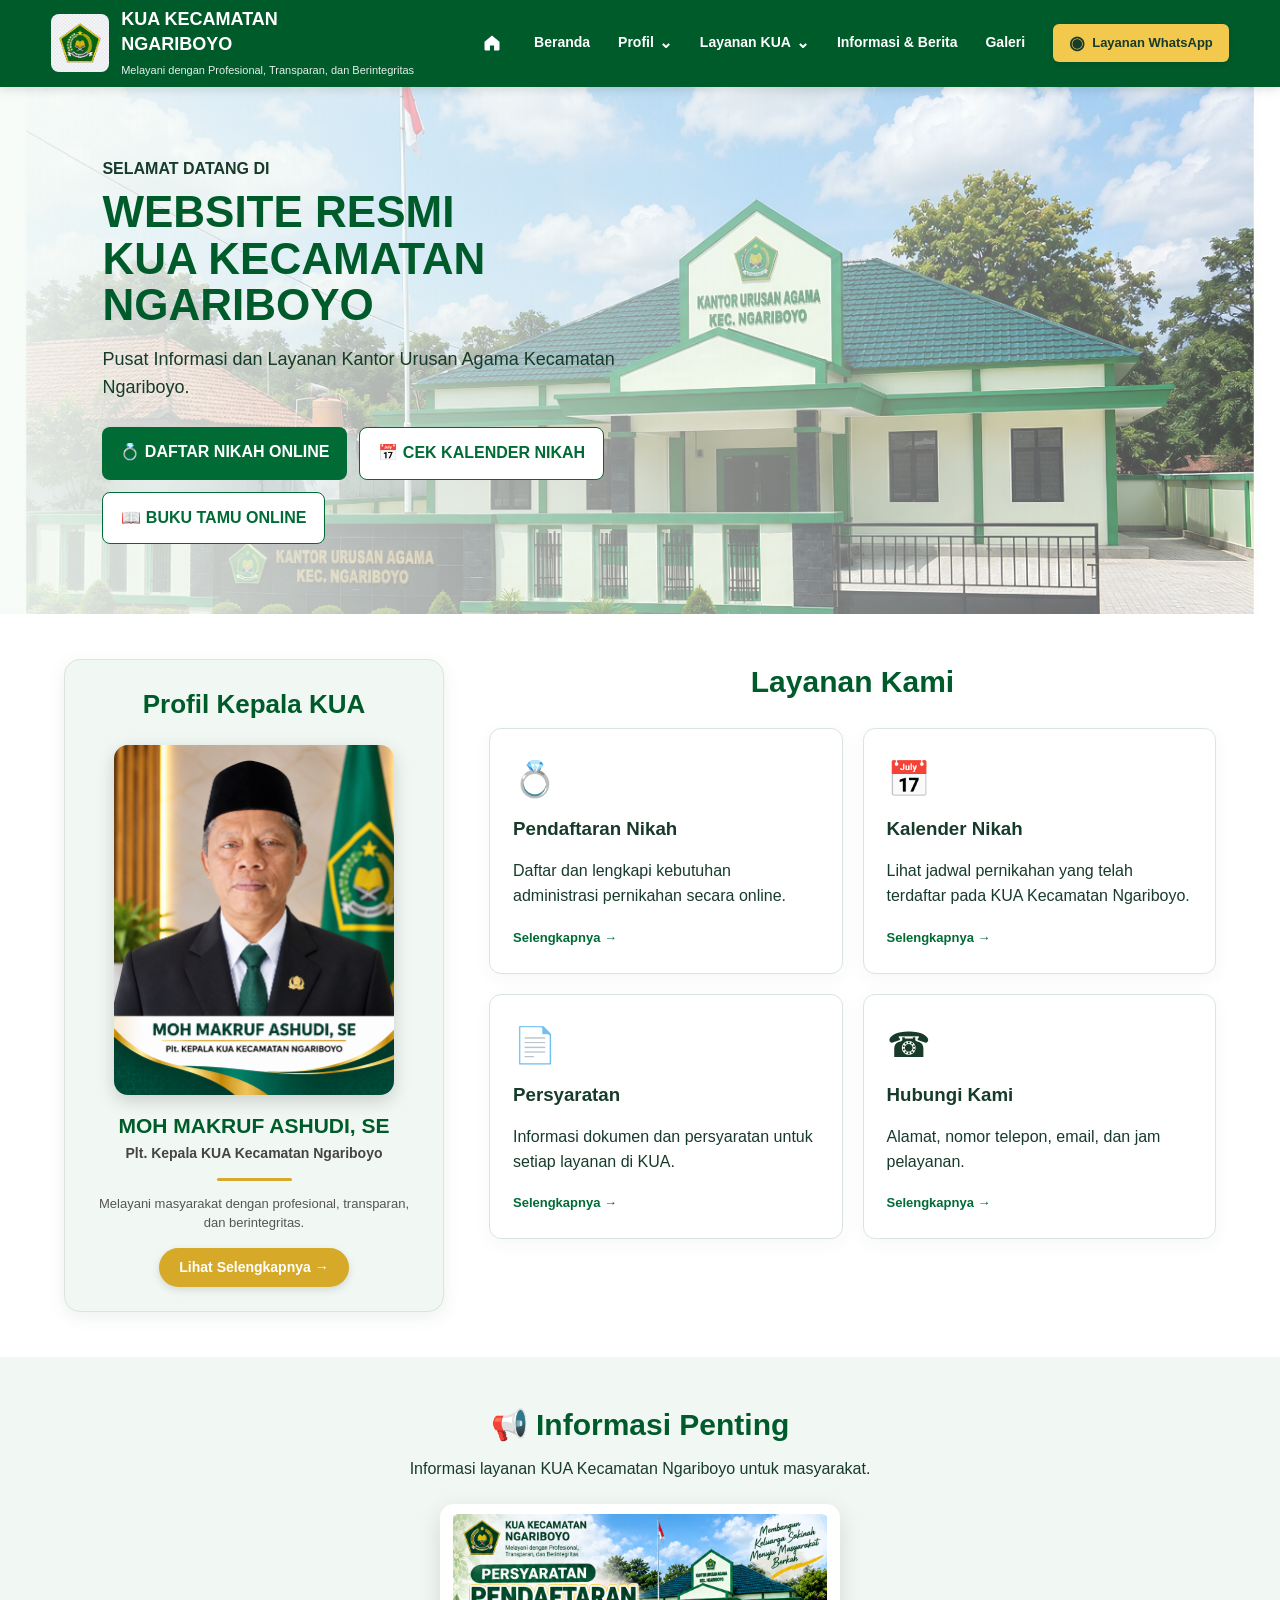
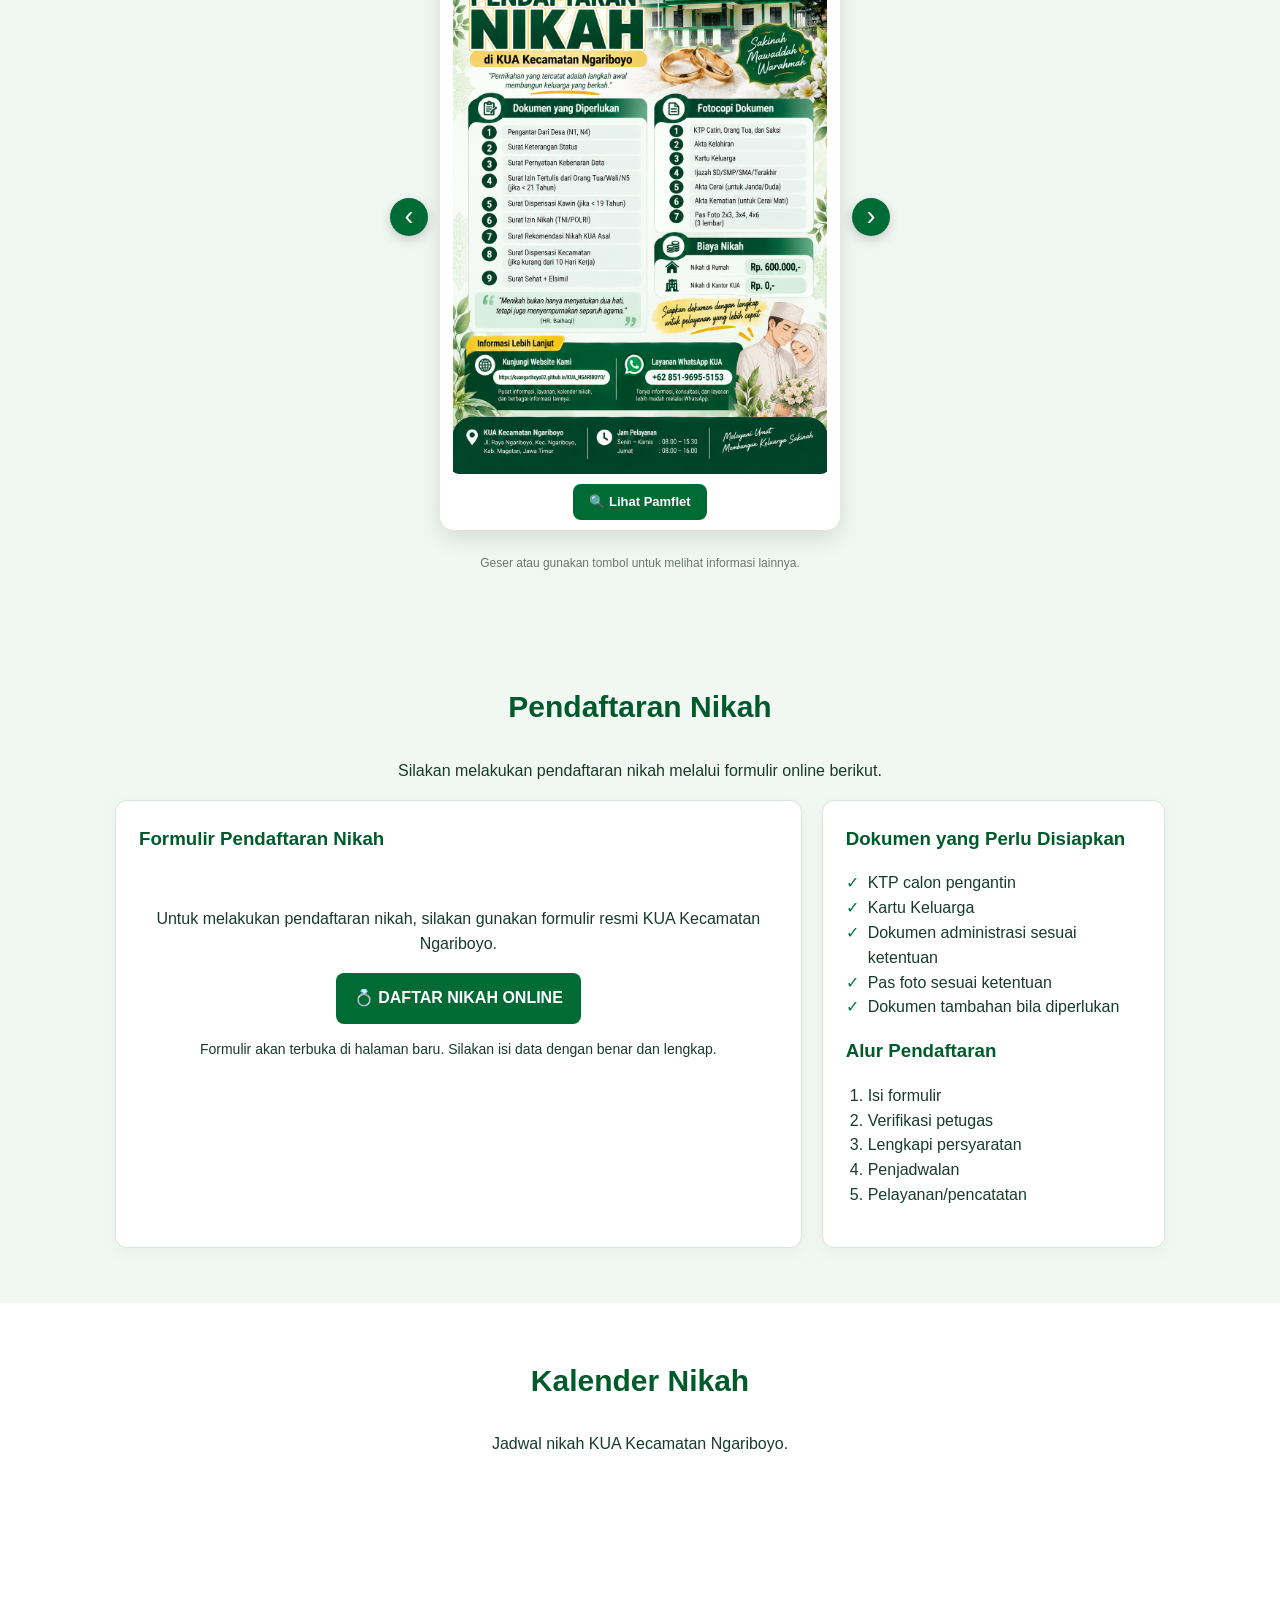
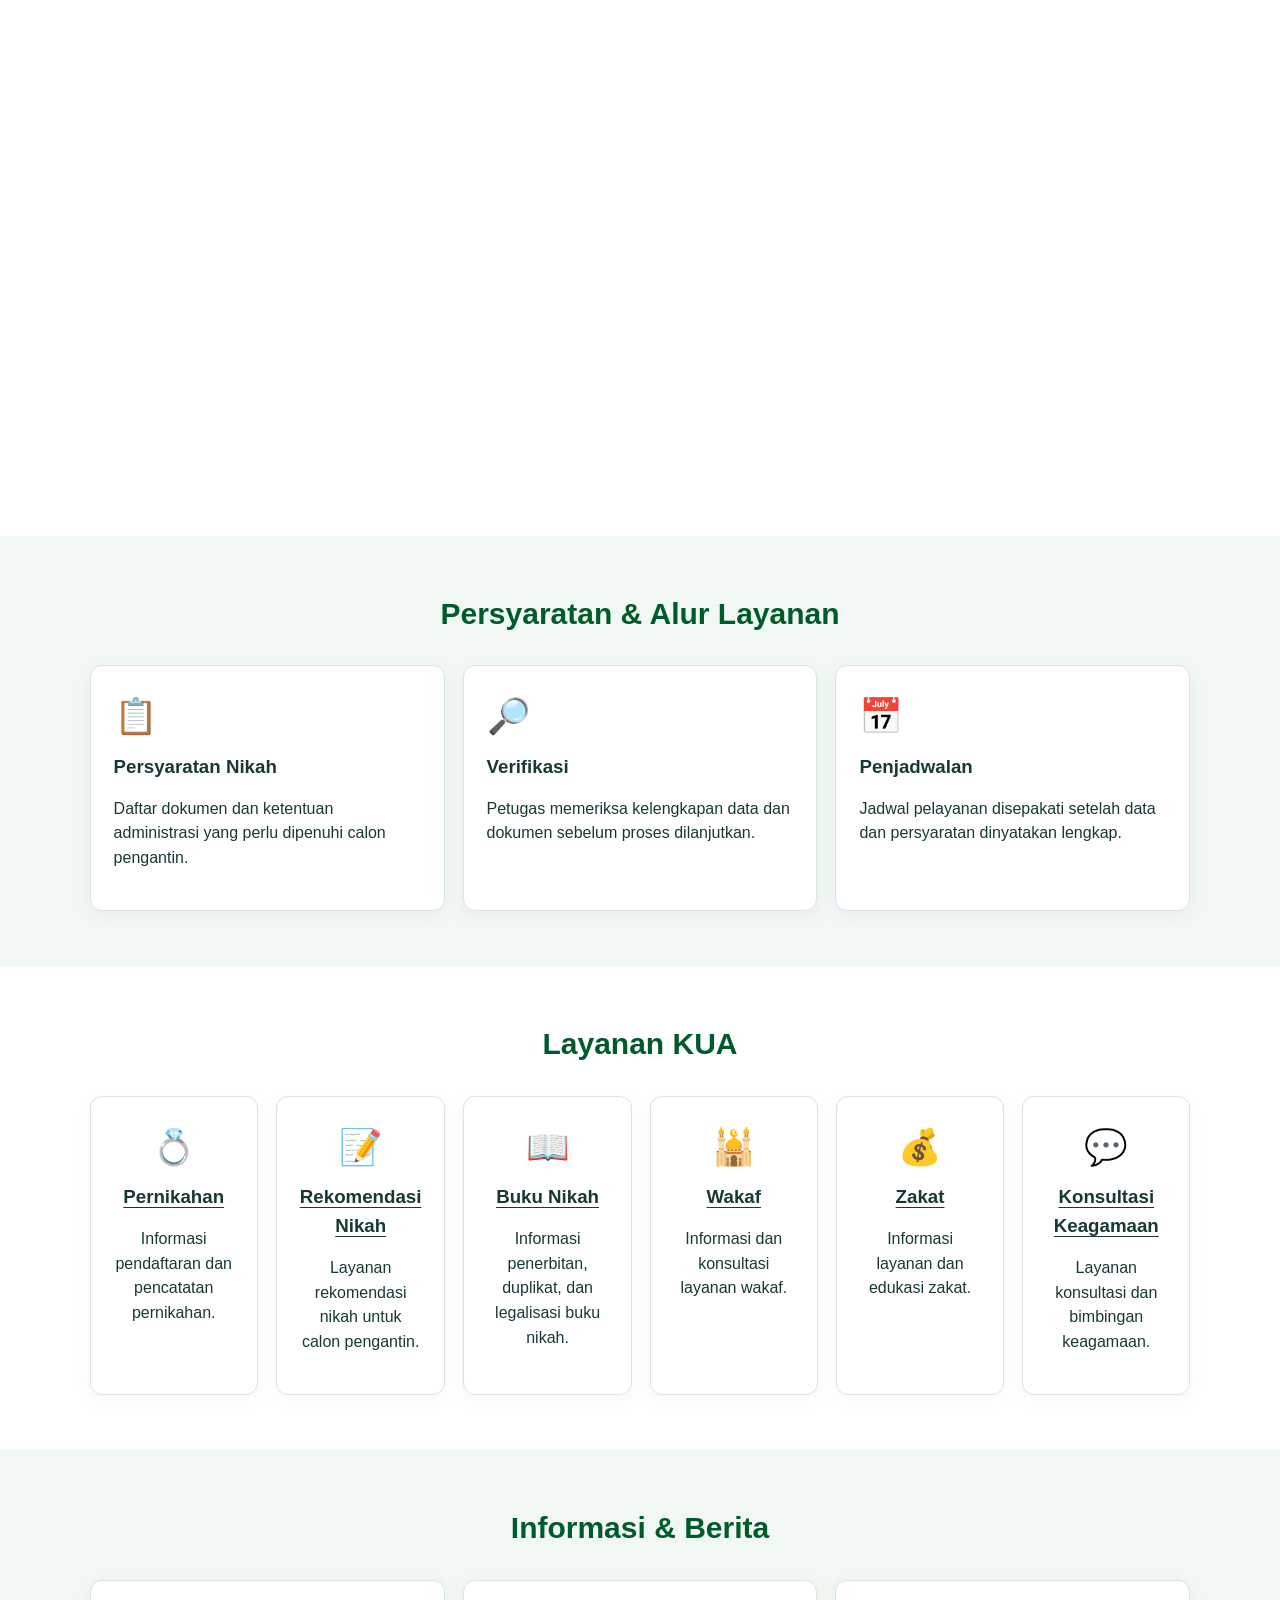
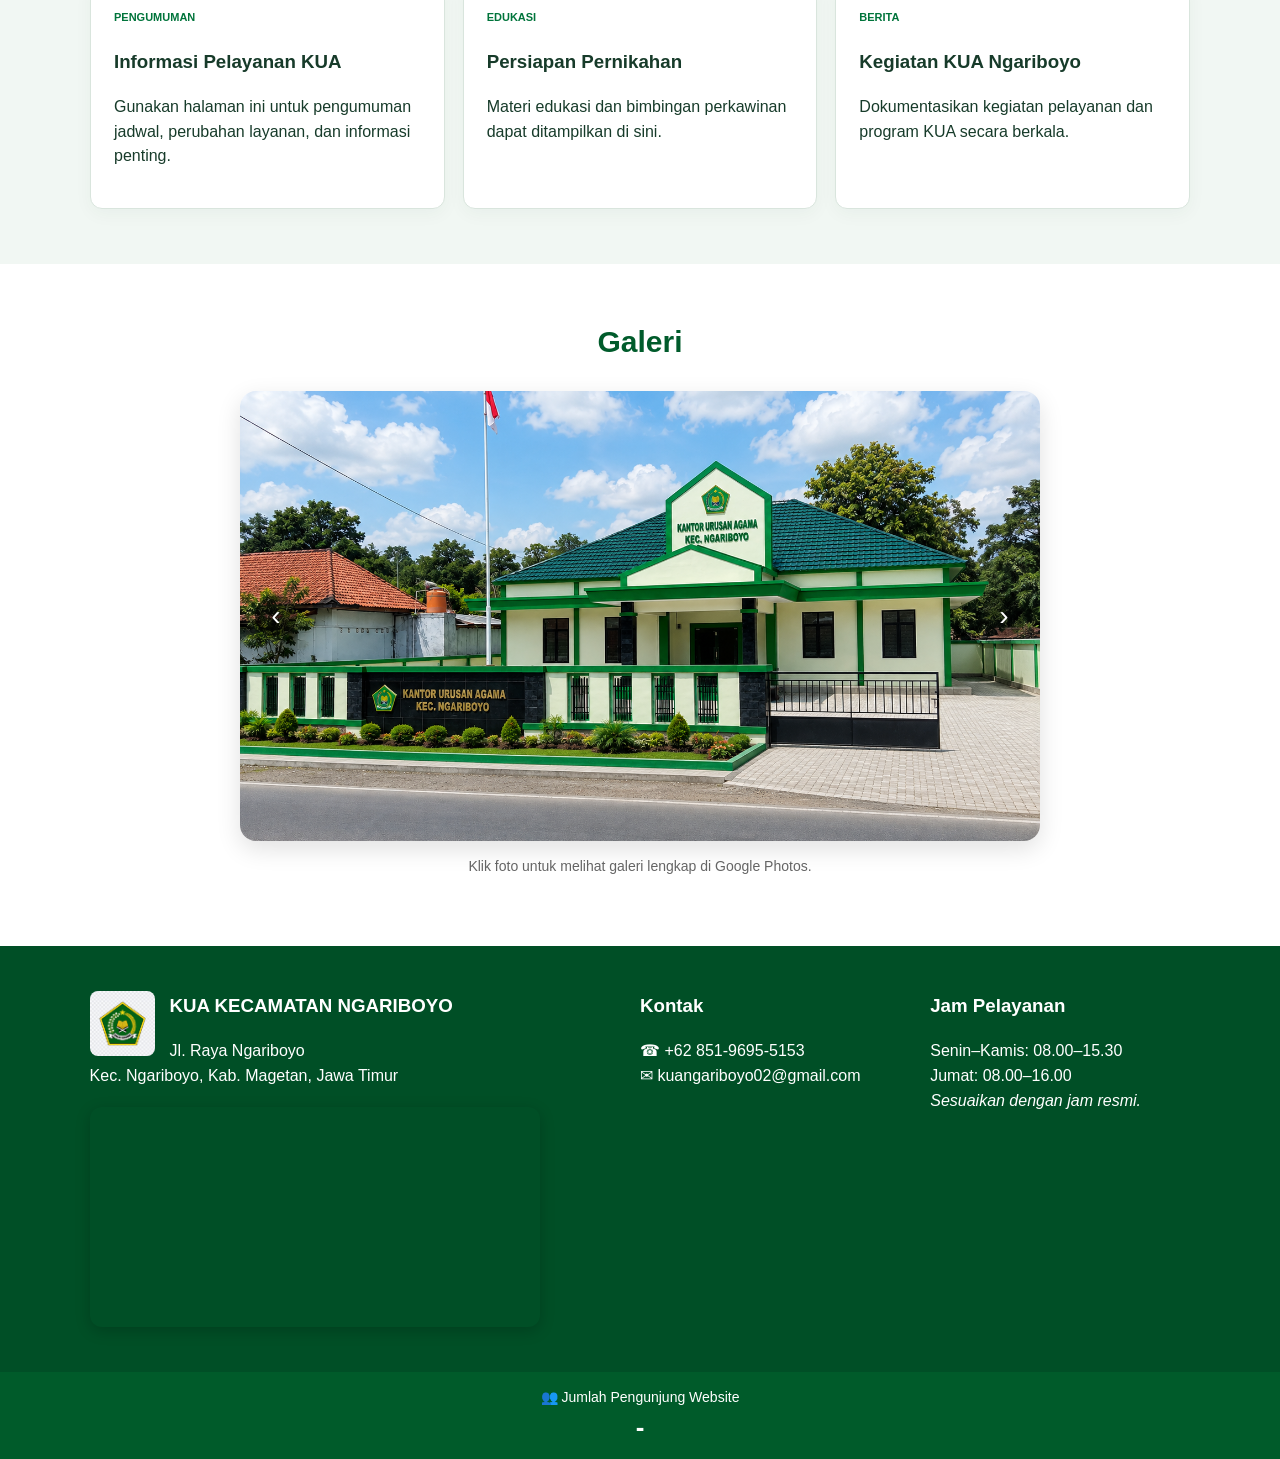
==== index.html @ a55f5333 "Update index.html" ====
<!doctype html>
<html lang="id">

<head>
<meta charset="utf-8">
<meta name="viewport" content="width=device-width, initial-scale=1">
<title>KUA Kecamatan Ngariboyo</title>
<meta name="description" content="Website layanan KUA Kecamatan Ngariboyo">
<link rel="stylesheet" href="style.css?v=6">
<!-- Google tag (gtag.js) -->
<script async src="https://www.googletagmanager.com/gtag/js?id=G-7D5N7SN8YX"></script>
<script>
  window.dataLayer = window.dataLayer || [];
  function gtag(){dataLayer.push(arguments);}
  gtag('js', new Date());

  gtag('config', 'G-7D5N7SN8YX');
</script>

<!-- GoatCounter -->
<script data-goatcounter="https://kuangariboyo.goatcounter.com/count"
        async src="//gc.zgo.at/count.js"></script>

</head>
<body>
<header class="topbar">
  <div class="brand">
    <img src="logo-kemenag.jpg" alt="Logo Kementerian Agama">
    <div><strong>KUA KECAMATAN<br>NGARIBOYO</strong><small>Melayani dengan Profesional, Transparan, dan Berintegritas</small></div>
  </div>
  <button class="menu-btn" onclick="toggleMenu()">☰</button>
  <nav id="nav">

  <!-- BERANDA -->
  <a href="#beranda" class="nav-home" aria-label="Beranda">
    <svg viewBox="0 0 24 24" aria-hidden="true">
      <path d="M3 10.5L12 3l9 7.5v9a1.5 1.5 0 0 1-1.5 1.5h-5v-6h-5v6h-5A1.5 1.5 0 0 1 3 19.5v-9z"/>
    </svg>
  </a>

  <a href="#beranda">Beranda</a>

  <!-- PROFIL -->
  <div class="nav-dropdown">
    <a href="profil.html" class="dropdown-link">
      Profil <span>⌄</span>
    </a>

    <div class="dropdown-menu">
      <a href="profil.html">Profil Pegawai</a>
    </div>
  </div>

  <!-- LAYANAN -->
  <div class="nav-dropdown">
    <a href="#layanan" class="dropdown-link">
      Layanan KUA <span>⌄</span>
    </a>

    <div class="dropdown-menu">
      <a href="#daftar">Pendaftaran Nikah</a>
      <a href="#kalender">Kalender Nikah</a>
      <a href="#persyaratan">Persyaratan</a>
      <a href="#layanan">Semua Layanan</a>
    </div>
  </div>

  <!-- INFORMASI -->
  <a href="#informasi">Informasi &amp; Berita</a>

  <!-- GALERI -->
  <a href="#galeri">Galeri</a>

  <!-- WHATSAPP -->
  <a
    href="https://wa.me/6285196955153"
    target="_blank"
    rel="noopener noreferrer"
    class="nav-whatsapp">
    <span class="wa-icon">◉</span>
    Layanan WhatsApp
  </a>

</nav>
</header>

<main>
<section id="beranda" class="hero">
  <div class="hero-overlay">
    <div class="hero-copy">
      <p class="eyebrow">SELAMAT DATANG DI</p>
      <h1>WEBSITE RESMI<br>KUA KECAMATAN<br>NGARIBOYO</h1>
      <p>Pusat Informasi dan Layanan Kantor Urusan Agama Kecamatan Ngariboyo.</p>
    <div class="actions">
  <a class="btn primary" href="#daftar">
    💍 DAFTAR NIKAH ONLINE
  </a>

  <a class="btn secondary" href="#kalender">
    📅 CEK KALENDER NIKAH
  </a>

  <a class="btn secondary"
     href="https://docs.google.com/forms/d/e/1FAIpQLSdLz4ue5VqMhU5li6f3cSjL6Q23aQDghRnEpui4ShQG2UJ1HA/viewform?usp=publish-editor"
     target="_blank"
     rel="noopener noreferrer">
    📖 BUKU TAMU ONLINE
  </a>
</div>
    </div>
  </div>

  <img class="hero-img" src="gedung-kua.jpg" alt="Kantor Urusan Agama Kecamatan Ngariboyo">
</section>

<!-- PROFIL KEPALA KUA + LAYANAN KAMI -->
<section class="section home-info">

  <!-- PROFIL KEPALA KUA -->
  <div class="kepala-kua-card">

    <h2>Profil Kepala KUA</h2>

    <div class="kepala-kua-content">

      <div class="kepala-kua-photo">
        <img
          src="kepala-kua.png"
          alt="Plt. Kepala KUA Kecamatan Ngariboyo">
      </div>
     
      <div class="kepala-kua-text">
        <h3>MOH MAKRUF ASHUDI, SE</h3>
        <p class="jabatan">
          Plt. Kepala KUA Kecamatan Ngariboyo
        </p>

        <div class="kepala-line"></div>

        <p class="sambutan">
          Melayani masyarakat dengan profesional,
          transparan, dan berintegritas.
        </p>
        
            <a href="profil.html" class="profil-more-btn">
  Lihat Selengkapnya →
</a>
      </div>

    </div>

  </div>


  <!-- LAYANAN KAMI -->
  <div class="layanan-home">

    <h2>Layanan Kami</h2>

    <div class="cards four">

      <a class="card" href="https://docs.google.com/forms/d/e/1FAIpQLScUJaQ_88kHzNyiUYyDM4uP7dMIu5CpChN3W9SoHJ3iEEHMgg/viewform?usp=dialog" target="_blank" rel="noopener noreferrer">
        <span>💍</span>
        <h3>Pendaftaran Nikah</h3>
        <p>Daftar dan lengkapi kebutuhan administrasi pernikahan secara online.</p>
        <b>Selengkapnya →</b>
      </a>

      <a class="card" href="#kalender">
        <span>📅</span>
        <h3>Kalender Nikah</h3>
        <p>Lihat jadwal pernikahan yang telah terdaftar pada KUA Kecamatan Ngariboyo.</p>
        <b>Selengkapnya →</b>
      </a>

      <a class="card" href="#persyaratan">
        <span>📄</span>
        <h3>Persyaratan</h3>
        <p>Informasi dokumen dan persyaratan untuk setiap layanan di KUA.</p>
        <b>Selengkapnya →</b>
      </a>

      <a class="card" href="#kontak">
        <span>☎</span>
        <h3>Hubungi Kami</h3>
        <p>Alamat, nomor telepon, email, dan jam pelayanan.</p>
        <b>Selengkapnya →</b>
      </a>

    </div>

  </div>

</section>
  <!-- INFORMASI PENTING -->
<section id="informasi-penting" class="section info-penting">

  <div class="section-head">
    <h2>📢 Informasi Penting</h2>
    <p>Informasi layanan KUA Kecamatan Ngariboyo untuk masyarakat.</p>
  </div>

  <div class="pamflet-slider">

    <button class="pamflet-prev" onclick="pamfletPrev()">‹</button>

    <div class="pamflet-frame">
      <img
        id="pamfletImage"
        src="Persyaratan Nikah.png"
        alt="Informasi layanan KUA Kecamatan Ngariboyo">

      <a
        id="pamfletZoom"
        href="Persyaratan Nikah.png"
        target="_blank"
        rel="noopener noreferrer"
        class="pamflet-button">
        🔍 Lihat Pamflet
      </a>
    </div>

    <button class="pamflet-next" onclick="pamfletNext()">›</button>

  </div>

  <div class="pamflet-dots" id="pamfletDots"></div>

  <p class="pamflet-caption">
    Geser atau gunakan tombol untuk melihat informasi lainnya.
  </p>

</section>

<section id="daftar" class="section alt">
<div class="section-head"><h2>Pendaftaran Nikah</h2><p>Silakan melakukan pendaftaran nikah melalui formulir online berikut.</p></div>
  <div class="form-layout">
    <div class="panel">
      <h3>Formulir Pendaftaran Nikah</h3>
      <div style="text-align:center; padding:20px 0;">
  <p>
    Untuk melakukan pendaftaran nikah, silakan gunakan
    formulir resmi KUA Kecamatan Ngariboyo.
  </p>

  <a
    class="btn primary"
    href="https://docs.google.com/forms/d/e/1FAIpQLScUJaQ_88kHzNyiUYyDM4uP7dMIu5CpChN3W9SoHJ3iEEHMgg/viewform?usp=dialog"
    target="_blank"
    rel="noopener noreferrer">
    💍 DAFTAR NIKAH ONLINE
  </a>

  <p style="margin-top:15px; font-size:14px;">
    Formulir akan terbuka di halaman baru.
    Silakan isi data dengan benar dan lengkap.
  </p>
</div>
      
    </div>
    <aside class="panel">
      <h3>Dokumen yang Perlu Disiapkan</h3>
      <ul class="check">
        <li>KTP calon pengantin</li><li>Kartu Keluarga</li><li>Dokumen administrasi sesuai ketentuan</li><li>Pas foto sesuai ketentuan</li><li>Dokumen tambahan bila diperlukan</li>
      </ul>
      <h3>Alur Pendaftaran</h3>
      <ol class="steps"><li>Isi formulir</li><li>Verifikasi petugas</li><li>Lengkapi persyaratan</li><li>Penjadwalan</li><li>Pelayanan/pencatatan</li></ol>
    </aside>
  </div>
</section>

<section id="kalender" class="section">
    <div class="section-head">
        <h2>Kalender Nikah</h2>
        <p>Jadwal nikah KUA Kecamatan Ngariboyo.</p>
    </div>

    <div style="width:100%; overflow:hidden;">
        <iframe
            src="https://calendar.google.com/calendar/embed?src=kuangariboyo02%40gmail.com&ctz=Asia%2FJakarta"
            style="border:0; width:100%; height:600px;"
            frameborder="0"
            scrolling="no">
        </iframe>
    </div>
</section>

<section id="persyaratan" class="section alt">
<h2>Persyaratan & Alur Layanan</h2>
<div class="cards three">
 <div class="card"><span>📋</span><h3>Persyaratan Nikah</h3><p>Daftar dokumen dan ketentuan administrasi yang perlu dipenuhi calon pengantin.</p></div>
 <div class="card"><span>🔎</span><h3>Verifikasi</h3><p>Petugas memeriksa kelengkapan data dan dokumen sebelum proses dilanjutkan.</p></div>
 <div class="card"><span>📅</span><h3>Penjadwalan</h3><p>Jadwal pelayanan disepakati setelah data dan persyaratan dinyatakan lengkap.</p></div>
</div>
</section>

<section id="layanan" class="section">
<h2>Layanan KUA</h2>
<div class="cards six">

  <a class="service" href="https://docs.google.com/forms/d/e/1FAIpQLScUJaQ_88kHzNyiUYyDM4uP7dMIu5CpChN3W9SoHJ3iEEHMgg/viewform?usp=dialog" target="_blank" rel="noopener noreferrer" style="text-decoration:none;color:inherit;">
    <span>💍</span><h3>Pernikahan</h3><p>Informasi pendaftaran dan pencatatan pernikahan.</p>
  </a>

  <a class="service" href="#persyaratan" style="text-decoration:none;color:inherit;">
    <span>📝</span><h3>Rekomendasi Nikah</h3><p>Layanan rekomendasi nikah untuk calon pengantin.</p>
  </a>

  <a class="service" href="#persyaratan" style="text-decoration:none;color:inherit;">
    <span>📖</span><h3>Buku Nikah</h3><p>Informasi penerbitan, duplikat, dan legalisasi buku nikah.</p>
  </a>

  <a class="service" href="https://siwak.kemenag.go.id/" target="_blank" rel="noopener noreferrer" style="text-decoration:none;color:inherit;">
    <span>🕌</span><h3>Wakaf</h3><p>Informasi dan konsultasi layanan wakaf.</p>
  </a>

  <a class="service" href="#informasi" style="text-decoration:none;color:inherit;">
    <span>💰</span><h3>Zakat</h3><p>Informasi layanan dan edukasi zakat.</p>
  </a>

  <a class="service" href="#kontak" style="text-decoration:none;color:inherit;">
    <span>💬</span><h3>Konsultasi Keagamaan</h3><p>Layanan konsultasi dan bimbingan keagamaan.</p>
  </a>

</div>
</section>

<section id="informasi" class="section alt">
<h2>Informasi & Berita</h2>
<div class="news">
 <article><span class="tag">PENGUMUMAN</span><h3>Informasi Pelayanan KUA</h3><p>Gunakan halaman ini untuk pengumuman jadwal, perubahan layanan, dan informasi penting.</p></article>
 <article><span class="tag">EDUKASI</span><h3>Persiapan Pernikahan</h3><p>Materi edukasi dan bimbingan perkawinan dapat ditampilkan di sini.</p></article>
 <article><span class="tag">BERITA</span><h3>Kegiatan KUA Ngariboyo</h3><p>Dokumentasikan kegiatan pelayanan dan program KUA secara berkala.</p></article>
</div>
</section>

<section id="galeri" class="section">
  <div class="gallery-header">
    <h2>Galeri</h2>
  </div>

  <div class="gallery-slider">

    <a id="galleryLink"
       href="https://photos.app.goo.gl/X6WiBdu4stCy7kEJ9"
       target="_blank"
       rel="noopener noreferrer">

      <img id="galleryImage"
           src="KUA.png"
           alt="Galeri KUA Kecamatan Ngariboyo">

    </a>

    <button class="gallery-prev" onclick="galleryPrev()">‹</button>
    <button class="gallery-next" onclick="galleryNext()">›</button>

  </div>

  <p class="gallery-caption">
    Klik foto untuk melihat galeri lengkap di Google Photos.
  </p>
</section>
</main>

<footer id="kontak">
<div class="footer-grid">
<div class="footer-location">

  <img src="logo-kemenag.jpg" alt="Logo">

  <h3>KUA KECAMATAN NGARIBOYO</h3>

  <p>
    Jl. Raya Ngariboyo<br>
    Kec. Ngariboyo, Kab. Magetan, Jawa Timur
  </p>

  <div class="footer-map">
    <iframe
      src="https://maps.google.com/maps?q=KUA%20Kecamatan%20Ngariboyo%2C%20Magetan%2C%20Jawa%20Timur&output=embed"
      width="100%"
      height="220"
      style="border:0;"
      loading="lazy"
      allowfullscreen>
    </iframe>
  </div>

</div>
 <div>
  <h3>Kontak</h3>
 <p>
  ☎
 <a href="https://wa.me/6285196955153"
   target="_blank"
   rel="noopener noreferrer"
   style="color:white; text-decoration:none;">
  +62 851-9695-5153
</a>
  <br>
  ✉
<a href="mailto:kuangariboyo02@gmail.com"
   style="color:white; text-decoration:none;">
  kuangariboyo02@gmail.com
</a>
</p>
</div>
 <div><h3>Jam Pelayanan</h3><p>Senin–Kamis: 08.00–15.30<br>Jumat: 08.00–16.00<br><em>Sesuaikan dengan jam resmi.</em></p></div>
</div>

<div class="visitor-counter">
  <div>👥 Jumlah Pengunjung Website</div>
  <strong id="visitor-count">-</strong>
</div>

<script>
  var visitorTimer = setInterval(function () {
    if (window.goatcounter && window.goatcounter.visit_count) {
      clearInterval(visitorTimer);

      window.goatcounter.visit_count({
        append: '#visitor-count',
        path: 'TOTAL',
        no_branding: true
      });
    }
  }, 100);
</script>
---- style.css ----
/* ==========================================
   DASAR
   ========================================== */

* {
  box-sizing: border-box;
}

html {
  scroll-behavior: smooth;
}

body {
  margin: 0;
  font-family: Arial, Helvetica, sans-serif;
  color: #173b2a;
  background: #fff;
  line-height: 1.55;
}

a {
  color: inherit;
}


/* ==========================================
   HEADER / TOPBAR
   ========================================== */

.topbar {
  position: sticky;
  top: 0;
  z-index: 1000;
  background: #005b2b;
  color: #fff;
  display: flex;
  align-items: center;
  justify-content: space-between;
  padding: 10px 5%;
  box-shadow: 0 2px 10px #0002;
}

.brand {
  display: flex;
  align-items: center;
  gap: 12px;
}

.brand img {
  width: 58px;
  height: 58px;
  object-fit: cover;
  border-radius: 8px;
}

.brand strong {
  font-size: 18px;
  line-height: 1.05;
}

.brand small {
  display: block;
  font-size: 11px;
  margin-top: 4px;
  opacity: 0.9;
}

.topbar nav {
  display: flex;
  gap: 18px;
  align-items: center;
}

.topbar nav a {
  color: #fff;
  text-decoration: none;
  font-size: 13px;
  font-weight: 700;
}

.topbar nav a:hover {
  text-decoration: underline;
}

.menu-btn {
  display: none;
  background: none;
  border: 0;
  color: #fff;
  font-size: 25px;
  cursor: pointer;
}


/* ==========================================
   HERO / BERANDA
   ========================================== */

.hero {
  min-height: 500px;
  background:
    linear-gradient(90deg, #f6fbf7ee, #ffffff40),
    url("gedung-kua.jpg");
  background-size: cover;
  background-position: center;
  display: flex;
  align-items: center;
}

.hero-overlay {
  width: 100%;
  padding: 70px 8%;
}

.hero-copy {
  max-width: 560px;
}

.eyebrow {
  font-weight: 700;
  margin: 0;
}

.hero h1 {
  font-size: 44px;
  line-height: 1.05;
  margin: 8px 0 15px;
  color: #005b2b;
}

.hero-copy > p:not(.eyebrow) {
  font-size: 18px;
}

.actions {
  display: flex;
  gap: 12px;
  flex-wrap: wrap;
  margin-top: 25px;
}

.btn {
  display: inline-block;
  border: 0;
  border-radius: 8px;
  padding: 13px 18px;
  font-weight: 800;
  text-decoration: none;
  cursor: pointer;
}

.primary {
  background: #006b35;
  color: white;
}

.secondary {
  background: #fff;
  color: #006b35;
  border: 1px solid #006b35;
}

.btn:hover {
  opacity: 0.9;
}


/* ==========================================
   SECTION
   ========================================== */

.section {
  padding: 55px 7%;
  max-width: 1300px;
  margin: auto;
}

.section.alt {
  max-width: none;
  background: #f1f7f3;
}

.section h2 {
  text-align: center;
  font-size: 30px;
  color: #005b2b;
  margin: 0 0 28px;
}

.section-head {
  text-align: center;
}


/* ==========================================
   CARD
   ========================================== */

.cards {
  display: grid;
  gap: 18px;
}

.cards.four {
  grid-template-columns: repeat(4, 1fr);
}

.cards.three {
  grid-template-columns: repeat(3, 1fr);
}

.cards.six {
  grid-template-columns: repeat(6, 1fr);
}

.card,
.service,
.panel,
article {
  background: #fff;
  border: 1px solid #d9e5dd;
  border-radius: 12px;
  padding: 23px;
  box-shadow: 0 5px 18px #164c2b0b;
}

.card {
  text-decoration: none;
  color: inherit;
}

.card > span,
.service > span {
  font-size: 35px;
}

.card h3,
.service h3 {
  margin: 8px 0;
}

.card b {
  color: #006b35;
  font-size: 13px;
}

.service {
  text-align: center;
  text-decoration: none;
  color: inherit;
}

.service h3 {
  text-decoration: underline;
  text-underline-offset: 4px;
}


/* ==========================================
   PENDAFTARAN / FORM
   ========================================== */

.form-layout {
  display: grid;
  grid-template-columns: 2fr 1fr;
  gap: 20px;
  max-width: 1050px;
  margin: auto;
}

.panel h3 {
  color: #005b2b;
  margin-top: 0;
}

.grid2 {
  display: grid;
  grid-template-columns: 1fr 1fr;
  gap: 14px;
}

label {
  display: block;
  font-weight: 700;
  font-size: 13px;
  margin: 12px 0;
}

input,
textarea {
  width: 100%;
  padding: 11px;
  border: 1px solid #c9d8cf;
  border-radius: 7px;
  margin-top: 5px;
  font: inherit;
}

.notice {
  background: #fff8df;
  border-left: 4px solid #d7a500;
  padding: 10px;
  font-size: 12px;
}

.check,
.steps {
  padding-left: 22px;
}

.check li::marker {
  content: "✓  ";
  color: #00743b;
}


/* ==========================================
   KALENDER
   ========================================== */

.calendar {
  max-width: 900px;
  margin: auto;
}

.cal-head {
  display: flex;
  justify-content: space-between;
  align-items: center;
}

.cal-head button {
  font-size: 25px;
  background: #edf5ef;
  border: 0;
  border-radius: 6px;
  padding: 5px 15px;
}

.weekdays,
.days {
  display: grid;
  grid-template-columns: repeat(7, 1fr);
  gap: 5px;
}

.weekdays {
  text-align: center;
  padding: 10px 0;
}

.days div {
  min-height: 75px;
  border: 1px solid #e2e9e4;
  border-radius: 5px;
  padding: 7px;
  font-size: 13px;
}

.days .empty {
  background: #f8faf9;
}

.days .event {
  background: #dff2e6;
  border-color: #8ac6a1;
  font-weight: 700;
}


/* ==========================================
   INFORMASI & BERITA
   ========================================== */

.news {
  display: grid;
  grid-template-columns: repeat(3, 1fr);
  gap: 18px;
  max-width: 1100px;
  margin: auto;
}

.tag {
  font-size: 11px;
  font-weight: 800;
  color: #00743b;
}


/* ==========================================
   GALERI
   ========================================== */

#galeri {
  text-align: center;
}

#galeri .gallery-header h2 {
  text-align: center;
  margin-bottom: 25px;
}

.gallery-slider {
  position: relative;
  width: 100%;
  max-width: 800px;
  margin: 0 auto;
  overflow: hidden;
  border-radius: 16px;
  box-shadow: 0 8px 25px rgba(0, 0, 0, 0.12);
}

.gallery-slider a {
  display: block;
}

.gallery-slider img {
  display: block;
  width: 100%;
  aspect-ratio: 16 / 9;
  object-fit: cover;
  transition: opacity 0.5s ease;
}

.gallery-prev,
.gallery-next {
  position: absolute;
  top: 50%;
  transform: translateY(-50%);
  width: 42px;
  height: 42px;
  border: none;
  border-radius: 50%;
  background: rgba(0, 0, 0, 0.45);
  color: white;
  font-size: 28px;
  cursor: pointer;
  z-index: 2;
}

.gallery-prev {
  left: 15px;
}

.gallery-next {
  right: 15px;
}

.gallery-prev:hover,
.gallery-next:hover {
  background: rgba(0, 0, 0, 0.7);
}

.gallery-caption {
  text-align: center;
  margin-top: 15px;
  color: #666;
  font-size: 14px;
}


/* ==========================================
   INFORMASI PENTING - PAMFLET
   ========================================== */

.info-penting {
  background: #f1f7f3;
  text-align: center;
}

.pamflet-slider {
  position: relative;
  width: 100%;
  max-width: 720px;
  margin: 0 auto;
  display: flex;
  align-items: center;
  justify-content: center;
  gap: 15px;
}

.pamflet-frame {
  position: relative;
  width: 100%;
  max-width: 600px;
  background: white;
  padding: 12px;
  border-radius: 18px;
  box-shadow: 0 8px 25px rgba(0, 0, 0, 0.12);
  overflow: hidden;
}

.pamflet-frame img {
  display: block;
  width: 100%;
  height: auto;
  max-height: 780px;
  object-fit: contain;
  border-radius: 12px;
  transition: opacity 0.35s ease;
}

.pamflet-button {
  display: inline-block;
  margin-top: 12px;
  padding: 10px 20px;
  background: #006b35;
  color: white;
  text-decoration: none;
  border-radius: 8px;
  font-weight: 700;
  font-size: 14px;
}

.pamflet-button:hover {
  background: #004f26;
}

.pamflet-prev,
.pamflet-next {
  flex-shrink: 0;
  width: 45px;
  height: 45px;
  border: none;
  border-radius: 50%;
  background: #006b35;
  color: white;
  font-size: 32px;
  line-height: 1;
  cursor: pointer;
  box-shadow: 0 4px 12px rgba(0, 0, 0, 0.18);
  z-index: 2;
}

.pamflet-prev:hover,
.pamflet-next:hover {
  background: #004f26;
}

.pamflet-dots {
  display: flex;
  justify-content: center;
  align-items: center;
  gap: 8px;
  margin-top: 18px;
}

.pamflet-dot {
  width: 10px;
  height: 10px;
  border-radius: 50%;
  background: #b8cfc1;
  cursor: pointer;
  transition: all 0.25s ease;
}

.pamflet-dot.active {
  width: 25px;
  border-radius: 10px;
  background: #006b35;
}

.pamflet-caption {
  margin-top: 12px;
  color: #68786e;
  font-size: 14px;
}


/* ==========================================
   FOOTER
   ========================================== */

.footer-grid {
  background: #004f26;
  color: white;
  padding: 45px 7%;
  display: grid;
  grid-template-columns: 2fr 1fr 1fr;
  gap: 30px;
}

.footer-grid img {
  width: 65px;
  height: 65px;
  object-fit: cover;
  border-radius: 8px;
  float: left;
  margin-right: 15px;
}

.footer-grid h3 {
  margin-top: 0;
}

.footer-grid a {
  color: #fff;
  text-decoration: none;
}

.footer-grid a:hover {
  text-decoration: underline;
}

.footer-map {
  width: 100%;
  max-width: 450px;
  margin-top: 18px;
  border-radius: 12px;
  overflow: hidden;
  box-shadow: 0 4px 15px rgba(0, 0, 0, 0.20);
}

.footer-map iframe {
  display: block;
  width: 100%;
  height: 220px;
  border: 0;
}

.copyright {
  text-align: center;
  background: #003d1e;
  color: #dbece1;
  padding: 13px;
  font-size: 12px;
}


/* ==========================================
   TEKS TAMBAHAN
   ========================================== */

.muted {
  text-align: center;
  color: #68786e;
  font-size: 13px;
}


/* ==========================================
   TABLET / HP
   ========================================== */

@media (max-width: 900px) {

  html,
  body {
    width: 100%;
    max-width: 100%;
    min-width: 0;
    overflow-x: hidden;
  }

  .topbar {
    width: 100%;
    padding: 10px 15px;
  }

  .topbar nav {
    display: none;
    position: absolute;
    top: 78px;
    left: 0;
    right: 0;
    background: #005b2b;
    padding: 15px 7%;
    flex-direction: column;
    gap: 14px;
  }

  .topbar nav.open {
    display: flex;
  }

  .menu-btn {
    display: block;
  }

  .hero {
    display: flex !important;
    flex-direction: column !important;
    align-items: stretch !important;
    width: 100% !important;
    min-height: auto !important;
  }

  .hero-overlay {
    width: 100% !important;
    padding: 40px 20px !important;
  }

  .hero-copy {
    width: 100% !important;
    max-width: 600px !important;
    margin: auto !important;
  }

  .hero h1 {
    font-size: 32px !important;
    line-height: 1.1 !important;
  }

  .hero-copy > p:not(.eyebrow) {
    font-size: 16px;
  }

  .actions {
    display: flex !important;
    flex-direction: column !important;
    align-items: stretch !important;
    gap: 10px !important;
  }

  .actions .btn {
    width: 100% !important;
    text-align: center !important;
    box-sizing: border-box !important;
  }

  .section {
    width: 100% !important;
    max-width: none !important;
    min-width: 0 !important;
    padding: 40px 15px !important;
    box-sizing: border-box !important;
    margin: 0 !important;
  }

  .section h2 {
    text-align: center !important;
  }

  .cards.four,
  .cards.six {
    grid-template-columns: repeat(2, minmax(0, 1fr)) !important;
    width: 100% !important;
  }

  .cards.three {
    grid-template-columns: 1fr;
  }

  .card,
  .service {
    min-width: 0;
    width: 100%;
    padding: 15px;
  }

  .card h3,
  .service h3 {
    font-size: 14px;
  }

  .card p,
  .service p {
    font-size: 12px;
  }

  .form-layout {
    grid-template-columns: 1fr;
  }

  .news {
    grid-template-columns: 1fr;
  }

  .footer-grid {
    width: 100%;
    grid-template-columns: 1fr;
    gap: 25px;
    box-sizing: border-box;
  }

  #kalender iframe {
    width: 100% !important;
    max-width: 100% !important;
    height: 500px !important;
    box-sizing: border-box;
  }

  .gallery-slider {
    width: 100% !important;
    max-width: 100% !important;
    box-sizing: border-box;
  }

  .footer-map {
    max-width: 100%;
  }

  .footer-map iframe {
    height: 220px;
  }

  .pamflet-frame {
    max-width: 600px;
  }
}


/* ==========================================
   PAMFLET DI HP
   ========================================== */

@media (max-width: 700px) {

  .info-penting {
    padding-left: 10px !important;
    padding-right: 10px !important;
  }

  .pamflet-slider {
    gap: 5px;
  }

  .pamflet-frame {
    width: calc(100% - 70px);
    padding: 7px;
    border-radius: 12px;
  }

  .pamflet-frame img {
    max-height: none;
    border-radius: 8px;
  }

  .pamflet-prev,
  .pamflet-next {
    width: 38px;
    height: 38px;
    font-size: 27px;
  }

  .pamflet-button {
    width: 100%;
    box-sizing: border-box;
    padding: 9px 12px;
    font-size: 13px;
  }

  .gallery-slider {
    max-width: 100%;
  }

  .brand strong {
    font-size: 15px;
  }

  .brand small {
    display: none;
  }

  .hero-overlay {
    padding: 40px 20px !important;
  }
}


/* ==========================================
   HP KECIL
   ========================================== */

@media (max-width: 520px) {

  .cards.four,
  .cards.six {
    grid-template-columns: repeat(2, 1fr) !important;
  }

  .grid2 {
    grid-template-columns: 1fr;
  }

  .pamflet-frame {
    width: calc(100% - 55px);
  }

  .pamflet-prev,
  .pamflet-next {
    width: 32px;
    height: 32px;
    font-size: 23px;
  }

  .hero h1 {
    font-size: 30px !important;
  }

  .section {
    padding-left: 12px !important;
    padding-right: 12px !important;
  }
}
/* ==========================================
   PERBAIKAN HERO / BERANDA
   ========================================== */

.hero {
  position: relative !important;
  min-height: 500px !important;
  display: flex !important;
  align-items: center !important;
  background:
    linear-gradient(90deg, rgba(246,251,247,0.92), rgba(255,255,255,0.25)),
    url("gedung-kua.jpg") !important;
  background-size: cover !important;
  background-position: center !important;
}

.hero-overlay {
  width: 100% !important;
  padding: 70px 8% !important;
  box-sizing: border-box !important;
}

.hero-copy {
  max-width: 560px !important;
}

.hero-img {
  display: none !important;
}

@media (max-width: 900px) {
  .hero {
    min-height: auto !important;
    background-position: center !important;
  }

  .hero-overlay {
    width: 100% !important;
    padding: 45px 20px !important;
  }

  .hero-img {
    display: none !important;
  }
}
/* PERBAIKAN HERO DESKTOP */
.hero-img {
  display: none !important;
}
/* JUMLAH PENGUNJUNG */
.visitor-counter {
  width: 100% !important;
  box-sizing: border-box !important;
  background: #005b2a !important;
  color: white !important;
  text-align: center !important;
  padding: 15px 10px !important;
  margin: 0 !important;
  border: 0 !important;
}

.visitor-counter > div {
  font-size: 14px !important;
  margin-bottom: 4px !important;
  color: white !important;
}

.visitor-counter > strong {
  display: block !important;
  font-size: 26px !important;
  line-height: 1.2 !important;
  color: white !important;
  font-weight: 700 !important;
  background: transparent !important;
  border: 0 !important;
  padding: 0 !important;
  margin: 0 !important;
}
/* =====================================================
   PROFIL KEPALA KUA + LAYANAN KAMI
   DESKTOP FINAL
   ===================================================== */

.home-info {
  width: 100% !important;
  max-width: none !important;
  margin: 0 !important;

  padding: 45px 5% !important;

  display: grid !important;
  grid-template-columns: 380px minmax(0, 1fr) !important;
  gap: 45px !important;

  align-items: start !important;
}


/* ================================
   PROFIL KEPALA KUA
   ================================ */

.kepala-kua-card {
  width: 100% !important;
  padding: 24px !important;

  background: #f1f7f3;
  border: 1px solid #d9e5dd;
  border-radius: 16px;

  box-shadow: 0 5px 18px rgba(22,76,43,0.08);

  text-align: center;
}

.kepala-kua-card h2 {
  margin: 0 0 20px !important;

  color: #005b2b;
  font-size: 26px !important;
}


/* FOTO */

.kepala-kua-photo {
  width: 100% !important;
  max-width: 280px !important;

  margin: 0 auto 18px !important;

  border-radius: 14px;
  overflow: hidden;

  box-shadow: 0 6px 18px rgba(0,0,0,0.16);
}

.kepala-kua-photo img {
  display: block;

  width: 100% !important;
  height: auto !important;

  aspect-ratio: 4 / 5 !important;
  object-fit: cover !important;
}


/* NAMA */

.kepala-kua-text h3 {
  margin: 10px 0 4px !important;

  color: #005b2b;
  font-size: 21px !important;
  line-height: 1.25;
}

.kepala-kua-text .jabatan {
  margin: 0 !important;

  color: #444;
  font-size: 14px !important;
  font-weight: 700;
}

.kepala-line {
  width: 75px;
  height: 3px;

  margin: 13px auto !important;

  background: #d6a928;
  border-radius: 10px;
}

.kepala-kua-text .sambutan {
  margin: 0 !important;

  color: #555;
  font-size: 13px !important;
  line-height: 1.5;
}


/* ================================
   LAYANAN KAMI
   ================================ */

.layanan-home {
  width: 100% !important;
  min-width: 0 !important;
}

.layanan-home h2 {
  margin: 0 0 22px !important;

  color: #005b2b;
  font-size: 30px !important;

  text-align: center;
}


/* 4 KARTU */

.layanan-home .cards.four {
  width: 100% !important;

  display: grid !important;

  grid-template-columns:
    repeat(2, minmax(0, 1fr)) !important;

  gap: 20px !important;
}

.layanan-home .card {
  width: 100% !important;
  min-height: 210px;

  padding: 23px !important;
}


/* =====================================================
   TABLET / HP
   ===================================================== */

@media (max-width: 900px) {

  .home-info {
    width: 100% !important;
    max-width: none !important;

    padding: 35px 15px !important;

    display: flex !important;
    flex-direction: column !important;

    gap: 25px !important;
  }


  /* Kepala tetap paling atas */

  .kepala-kua-card {
    order: 1 !important;
  }

  /* Layanan di bawah */

  .layanan-home {
    order: 2 !important;
  }


  .kepala-kua-photo {
    max-width: 280px !important;
  }


  .layanan-home .cards.four {
    grid-template-columns:
      repeat(2, minmax(0, 1fr)) !important;
  }
}


/* =====================================================
   HP KECIL
   ===================================================== */

@media (max-width: 600px) {

  .home-info {
    padding: 30px 12px !important;
  }

  .kepala-kua-card {
    padding: 20px 15px !important;
  }

  .kepala-kua-card h2 {
    font-size: 24px !important;
  }

  .kepala-kua-text h3 {
    font-size: 19px !important;
  }

  .layanan-home .cards.four {
    grid-template-columns:
      repeat(2, minmax(0, 1fr)) !important;

    gap: 12px !important;
  }
}
/* ==========================================
   PERBAIKAN INFORMASI PENTING
   ========================================== */

.info-penting {
  max-width: 1300px !important;
  margin: 0 auto !important;
  padding: 45px 7% !important;
  background: #f1f7f3 !important;
  text-align: center;
}

.info-penting .section-head h2 {
  font-size: 30px !important;
  margin-bottom: 8px !important;
}

.info-penting .section-head p {
  margin-top: 0 !important;
  margin-bottom: 22px !important;
}

/* Ukuran area slider */
.info-penting .pamflet-slider {
  max-width: 500px !important;
  margin: 0 auto !important;
  gap: 12px !important;
}

/* Bingkai pamflet */
.info-penting .pamflet-frame {
  max-width: 420px !important;
  padding: 10px !important;
  border-radius: 14px !important;
}

/* Foto pamflet */
.info-penting .pamflet-frame img {
  width: 100% !important;
  max-height: 560px !important;
  object-fit: contain !important;
  border-radius: 9px !important;
}

/* Tombol */
.info-penting .pamflet-button {
  margin-top: 10px !important;
  padding: 8px 16px !important;
  font-size: 13px !important;
}

/* Tombol kiri kanan */
.info-penting .pamflet-prev,
.info-penting .pamflet-next {
  width: 38px !important;
  height: 38px !important;
  font-size: 27px !important;
}

/* Titik slider */
.info-penting .pamflet-dots {
  margin-top: 14px !important;
}

.info-penting .pamflet-caption {
  margin-top: 10px !important;
  font-size: 12px !important;
}


/* HP */
@media (max-width: 700px) {

  .info-penting {
    padding: 35px 12px !important;
  }

  .info-penting .pamflet-slider {
    max-width: 100% !important;
  }

  .info-penting .pamflet-frame {
    max-width: 360px !important;
  }

  .info-penting .pamflet-frame img {
    max-height: none !important;
  }
}
/* =====================================================
   HALAMAN PROFIL PEGAWAI
   ===================================================== */

/* Judul halaman */
.profil-pegawai-header {
  text-align: center;
  padding: 45px 20px 25px;
}

.profil-pegawai-header h1 {
  margin: 0;
  color: #005b2b;
  font-size: 34px;
}

.profil-pegawai-header p {
  margin: 6px 0 0;
  color: #68786e;
}


/* =====================================================
   KEPALA KUA
   ===================================================== */

.profil-kepala-section {
  max-width: 1300px;
  margin: 0 auto;
  padding: 20px 5% 45px;
  text-align: center;
}

.profil-kepala-section h2,
.profil-staff-section h2 {
  color: #005b2b;
  font-size: 28px;
  margin: 0 0 25px;
}

.profil-kepala-card {
  width: 320px;
  max-width: 100%;
  margin: 0 auto;
  padding: 10px;

  background: #fff;
  border: 1px solid #d9e5dd;
  border-radius: 16px;

  box-shadow: 0 6px 20px rgba(0,0,0,0.10);

  overflow: hidden;
}

.profil-kepala-card img {
  display: block;
  width: 100%;
  height: auto;
  border-radius: 10px;
}


/* =====================================================
   DAFTAR PEGAWAI
   ===================================================== */

.profil-staff-section {
  max-width: 1300px;
  margin: 0 auto;
  padding: 25px 5% 60px;
  text-align: center;
}

.profil-staff-grid {
  display: grid;
  grid-template-columns: repeat(3, minmax(0, 1fr));
  gap: 25px;
  max-width: 1050px;
  margin: 0 auto;
}

.profil-staff-card {
  width: 100%;
  background: #fff;
  border: 1px solid #d9e5dd;
  border-radius: 16px;
  padding: 10px;
  box-shadow: 0 6px 20px rgba(0,0,0,0.10);
  overflow: hidden;
}

.profil-staff-card img {
  display: block;
  width: 100%;
  height: auto;
  border-radius: 10px;
}


/* =====================================================
   TABLET
   ===================================================== */

@media (max-width: 900px) {

  .profil-pegawai-header {
    padding: 35px 15px 20px;
  }

  .profil-pegawai-header h1 {
    font-size: 30px;
  }

  .profil-kepala-section,
  .profil-staff-section {
    padding-left: 15px;
    padding-right: 15px;
  }

  .profil-staff-grid {
    grid-template-columns: repeat(2, minmax(0, 1fr));
    gap: 18px;
  }

}


/* =====================================================
   HP
   ===================================================== */

@media (max-width: 600px) {

  .profil-pegawai-header {
    padding: 30px 12px 15px;
  }

  .profil-pegawai-header h1 {
    font-size: 27px;
  }

  .profil-pegawai-header p {
    font-size: 14px;
  }

  .profil-kepala-section h2,
  .profil-staff-section h2 {
    font-size: 23px;
  }

  .profil-kepala-card {
    width: 280px;
  }

  .profil-staff-grid {
    grid-template-columns: 1fr;
    max-width: 350px;
    gap: 20px;
  }

}
/* Tombol lihat profil pegawai */
.profil-more-btn {
  display: inline-block;
  margin: 15px auto 0;
  padding: 9px 20px;
  background: #d6a928;
  color: #fff !important;
  text-decoration: none !important;
  font-size: 14px;
  font-weight: 700;
  border-radius: 25px;
  transition: 0.2s ease;
  box-shadow: 0 3px 8px rgba(0,0,0,0.12);
}

.profil-more-btn:hover {
  background: #b88c16;
  transform: translateY(-1px);
}
/* =====================================================
   HEADER MENU - MODEL BARU
   ===================================================== */

.topbar {
  padding: 8px 4% !important;
  min-height: 48px;
}

/* MENU UTAMA */
.topbar nav {
  display: flex;
  align-items: center;
  gap: 28px;
}

/* IKON RUMAH */
.nav-home {
  display: flex !important;
  align-items: center;
  justify-content: center;
  width: 28px;
  height: 32px;
}

.nav-home svg {
  width: 20px;
  height: 20px;
  fill: white;
  display: block;
}

/* LINK MENU */
.topbar nav a {
  position: relative;
  color: #fff;
  text-decoration: none;
  font-size: 14px;
  font-weight: 700;
  white-space: nowrap;
}

/* GARIS AKTIF / HOVER */
.topbar nav > a:hover,
.nav-dropdown > a:hover {
  color: #fff;
}

.topbar nav > a::after,
.nav-dropdown > a::after {
  content: "";
  position: absolute;
  left: 0;
  bottom: -9px;
  width: 0;
  height: 3px;
  background: #f2c94c;
  border-radius: 3px;
  transition: width 0.2s ease;
}

.topbar nav > a:hover::after,
.nav-dropdown > a:hover::after {
  width: 100%;
}

/* DROPDOWN */
.nav-dropdown {
  position: relative;
  display: flex;
  align-items: center;
}

.dropdown-link {
  display: flex !important;
  align-items: center;
  gap: 5px;
}

.dropdown-link span {
  font-size: 16px;
  line-height: 1;
}

/* ISI DROPDOWN */
.dropdown-menu {
  position: absolute;
  top: calc(100% + 14px);
  left: 0;
  min-width: 210px;
  background: #fff;
  border-radius: 8px;
  box-shadow: 0 8px 25px rgba(0,0,0,0.18);
  padding: 8px 0;
  display: none;
  z-index: 2000;
}

.nav-dropdown:hover .dropdown-menu {
  display: block;
}

.dropdown-menu a {
  display: block !important;
  padding: 10px 16px;
  color: #17452f !important;
  font-size: 13px !important;
  font-weight: 600 !important;
}

.dropdown-menu a::after {
  display: none !important;
}

.dropdown-menu a:hover {
  background: #f1f7f3;
  color: #005b2b !important;
}

/* TOMBOL WHATSAPP */
.nav-whatsapp {
  display: inline-flex !important;
  align-items: center;
  justify-content: center;
  gap: 7px;

  background: #f2c94c !important;
  color: #173b2a !important;

  padding: 9px 16px;
  border-radius: 6px;

  font-size: 13px !important;
  font-weight: 800 !important;

  box-shadow: 0 2px 7px rgba(0,0,0,0.12);
}

.nav-whatsapp::after {
  display: none !important;
}

.nav-whatsapp:hover {
  background: #e5b936 !important;
  color: #173b2a !important;
}

.wa-icon {
  font-size: 18px;
  line-height: 1;
}
@media (max-width: 900px) {

  .topbar {
    padding: 8px 15px !important;
  }

  .topbar nav {
    gap: 14px;
  }

  .nav-home {
    width: auto;
  }

  .dropdown-menu {
    position: static;
    width: 100%;
    box-shadow: none;
    margin-top: 5px;
  }

  .nav-dropdown {
    width: 100%;
    flex-direction: column;
    align-items: stretch;
  }

  .dropdown-link {
    justify-content: center;
  }

  .nav-whatsapp {
    width: 100%;
  }
}
/* ==========================================
   PERBAIKAN MENU HP
   MENU HANYA MUNCUL SAAT ☰ DIKLIK
   ========================================== */

@media (max-width: 900px) {

  .topbar {
    position: sticky !important;
    top: 0 !important;
    width: 100% !important;
    min-height: 78px !important;
    padding: 10px 15px !important;
    display: flex !important;
    align-items: center !important;
    justify-content: space-between !important;
  }

  .topbar nav {
    display: none !important;
    position: absolute !important;
    top: 100% !important;
    left: 0 !important;
    right: 0 !important;

    background: #005b2b !important;
    padding: 20px 15px !important;

    flex-direction: column !important;
    align-items: center !important;
    gap: 18px !important;

    z-index: 2000 !important;
  }

  /* MENU MUNCUL SETELAH ☰ DIKLIK */
  .topbar nav.open {
    display: flex !important;
  }

  /* Tombol garis tiga */
  .menu-btn {
    display: block !important;
    background: transparent !important;
    border: 0 !important;
    color: #fff !important;
    font-size: 34px !important;
    line-height: 1 !important;
    padding: 5px !important;
    cursor: pointer !important;
  }

  /* Link menu HP */
  .topbar nav a {
    color: #fff !important;
    font-size: 15px !important;
    font-weight: 700 !important;
    text-decoration: none !important;
  }

  .topbar nav a::after {
    display: none !important;
  }
}
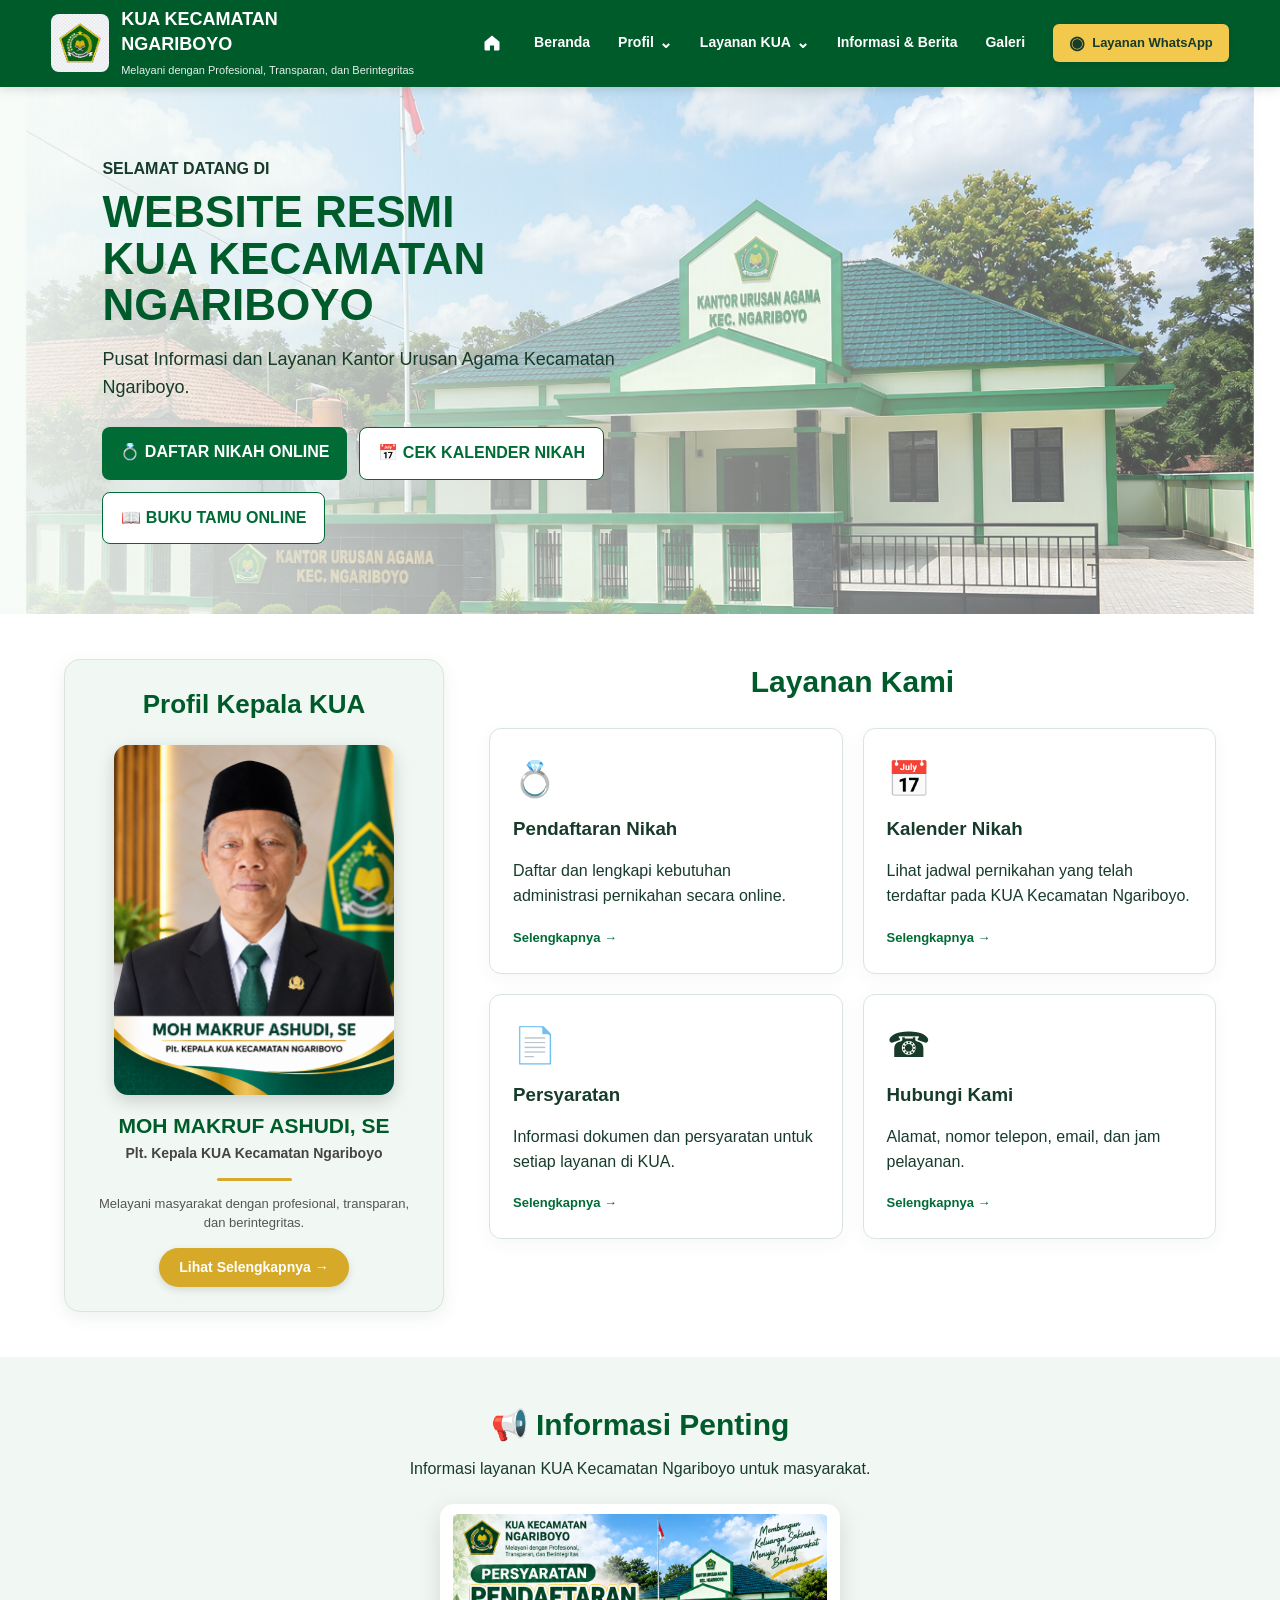
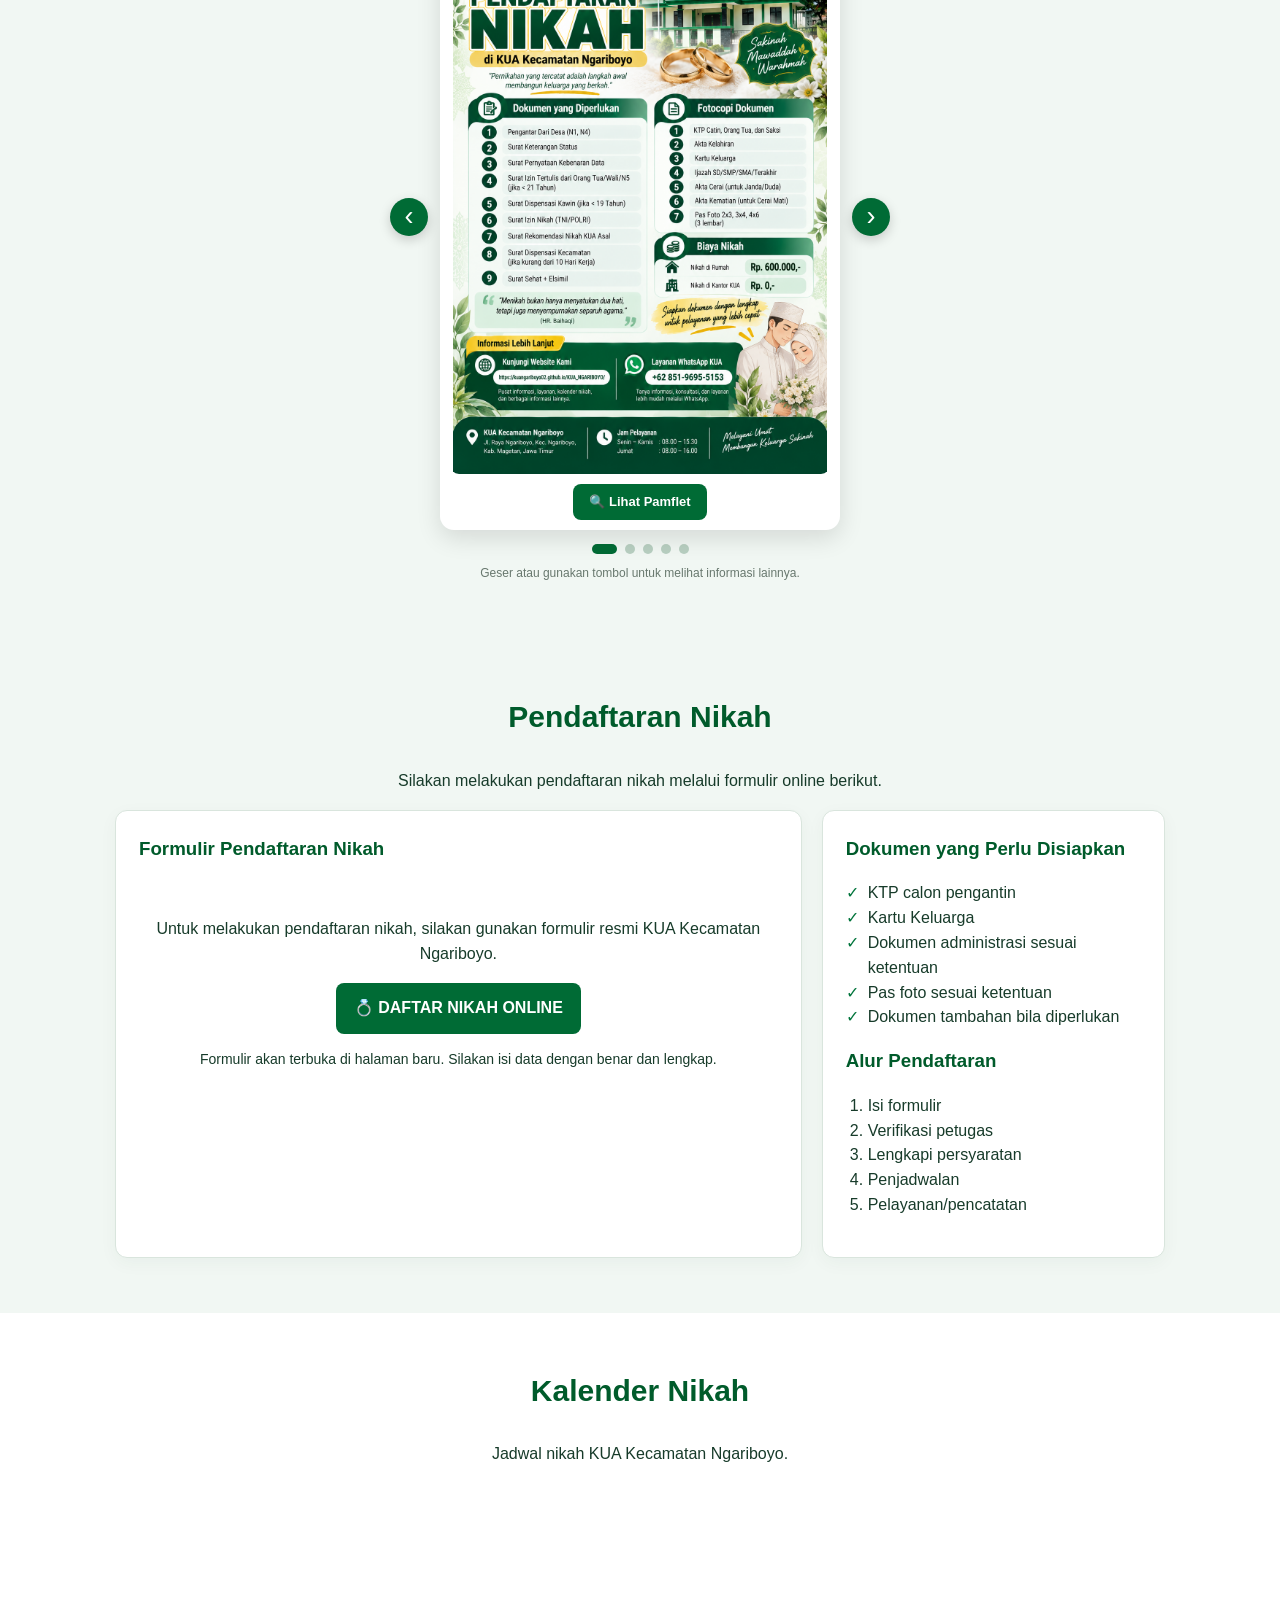
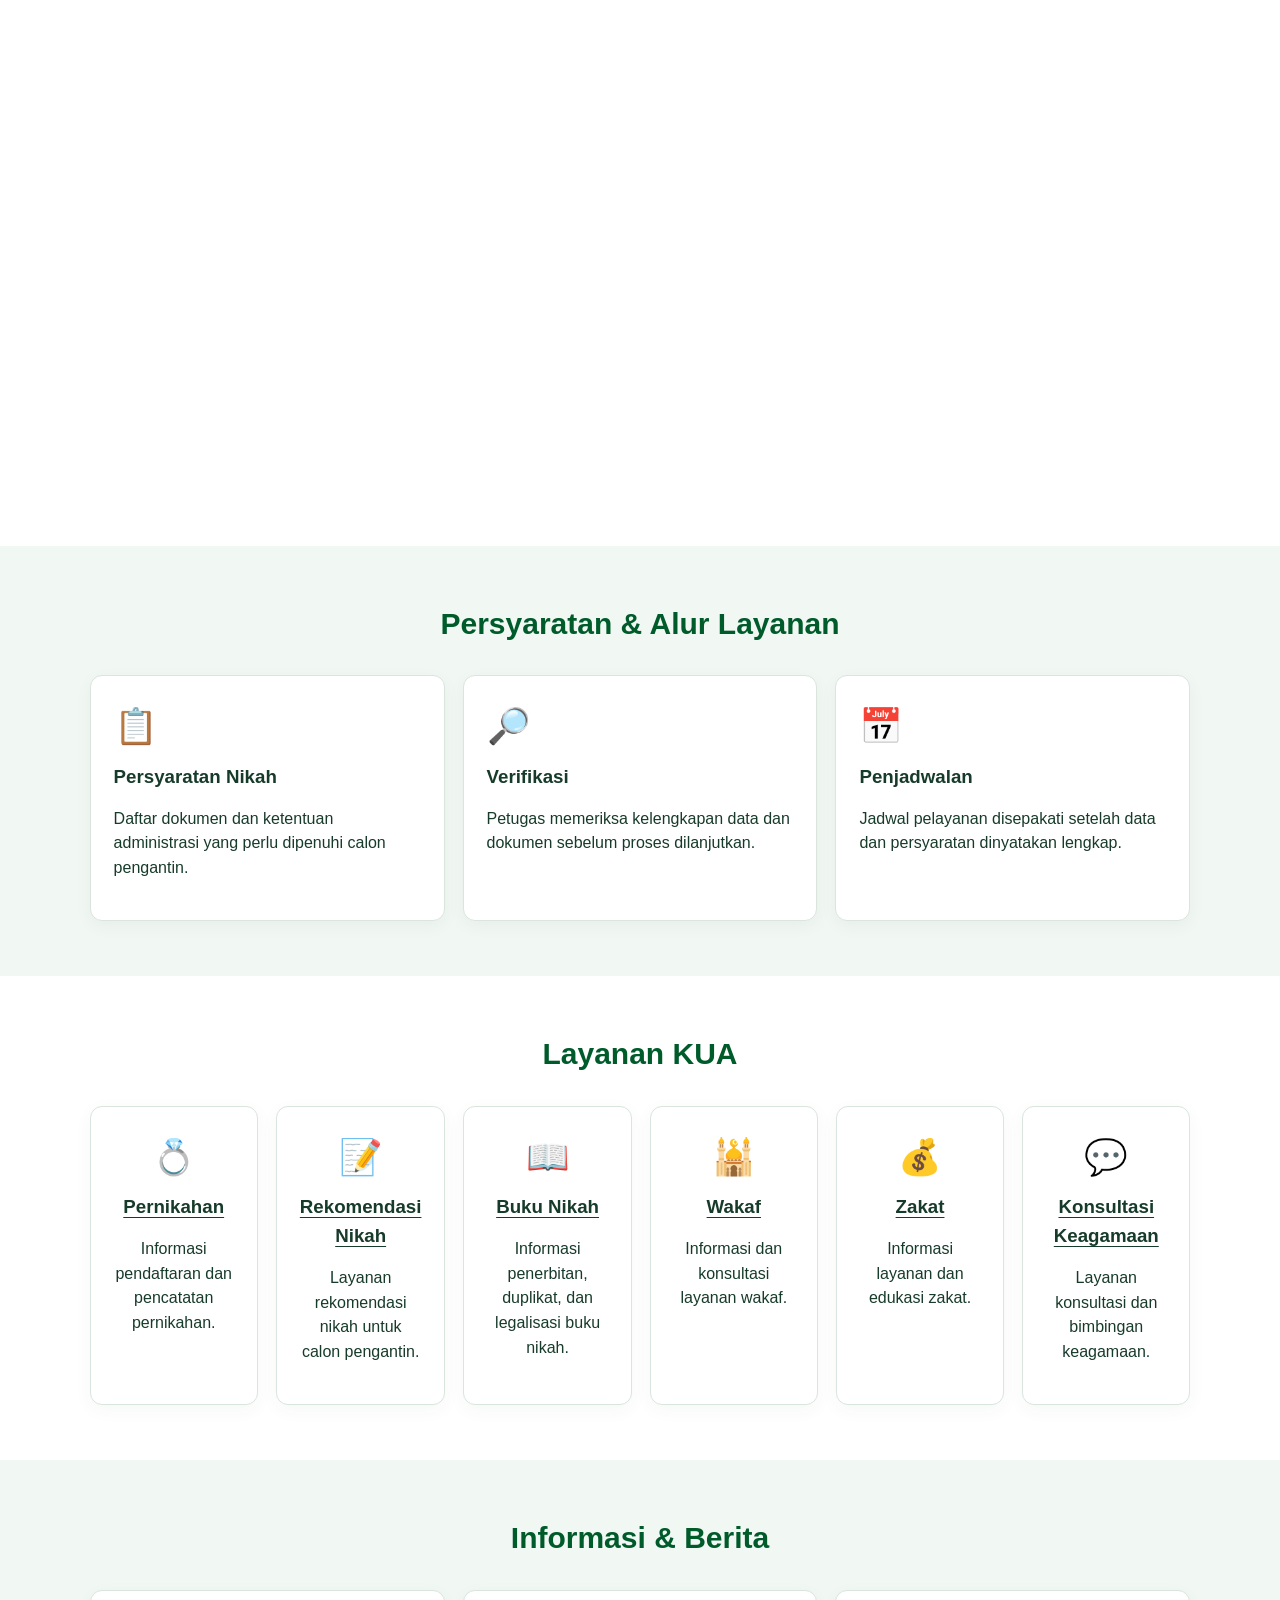
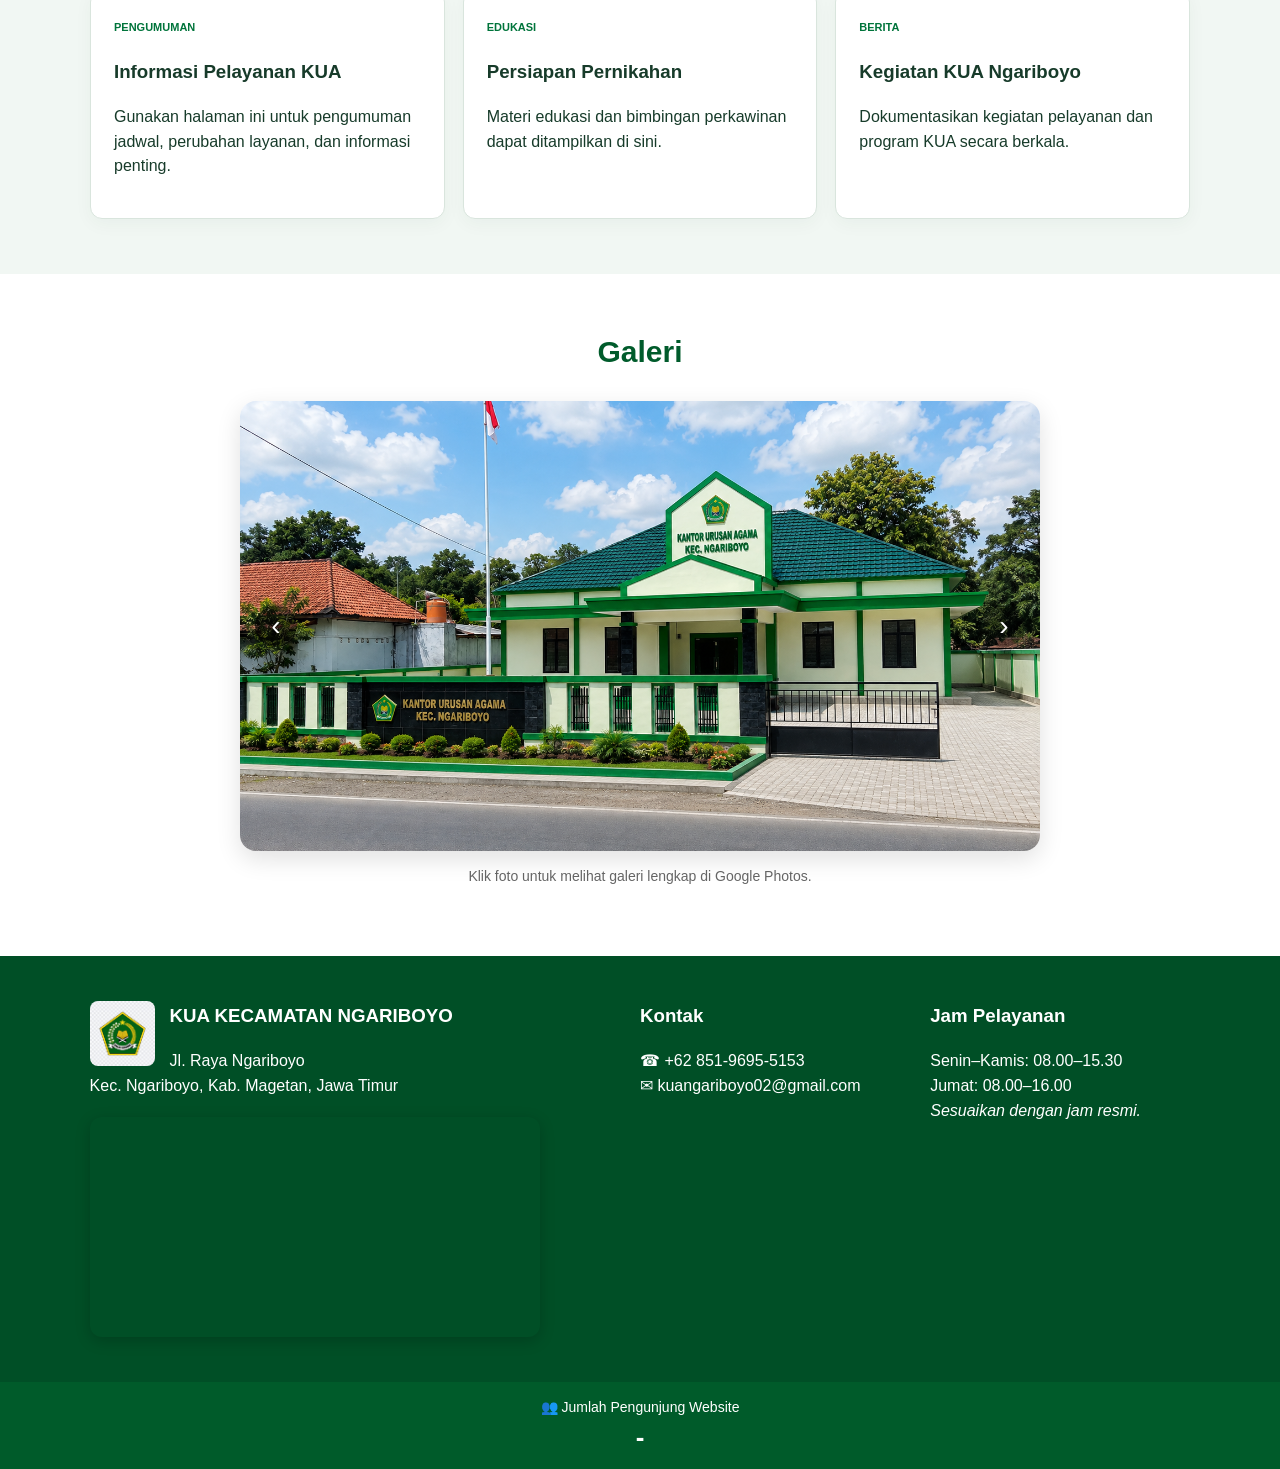
==== commit f353edf6: "Update index.html" ====
--- a/index.html
+++ b/index.html
@@ -427,3 +427,8 @@
     }
   }, 100);
 </script>
+
+  <script src="script.js?v=2"></script>
+
+</body>
+</html>
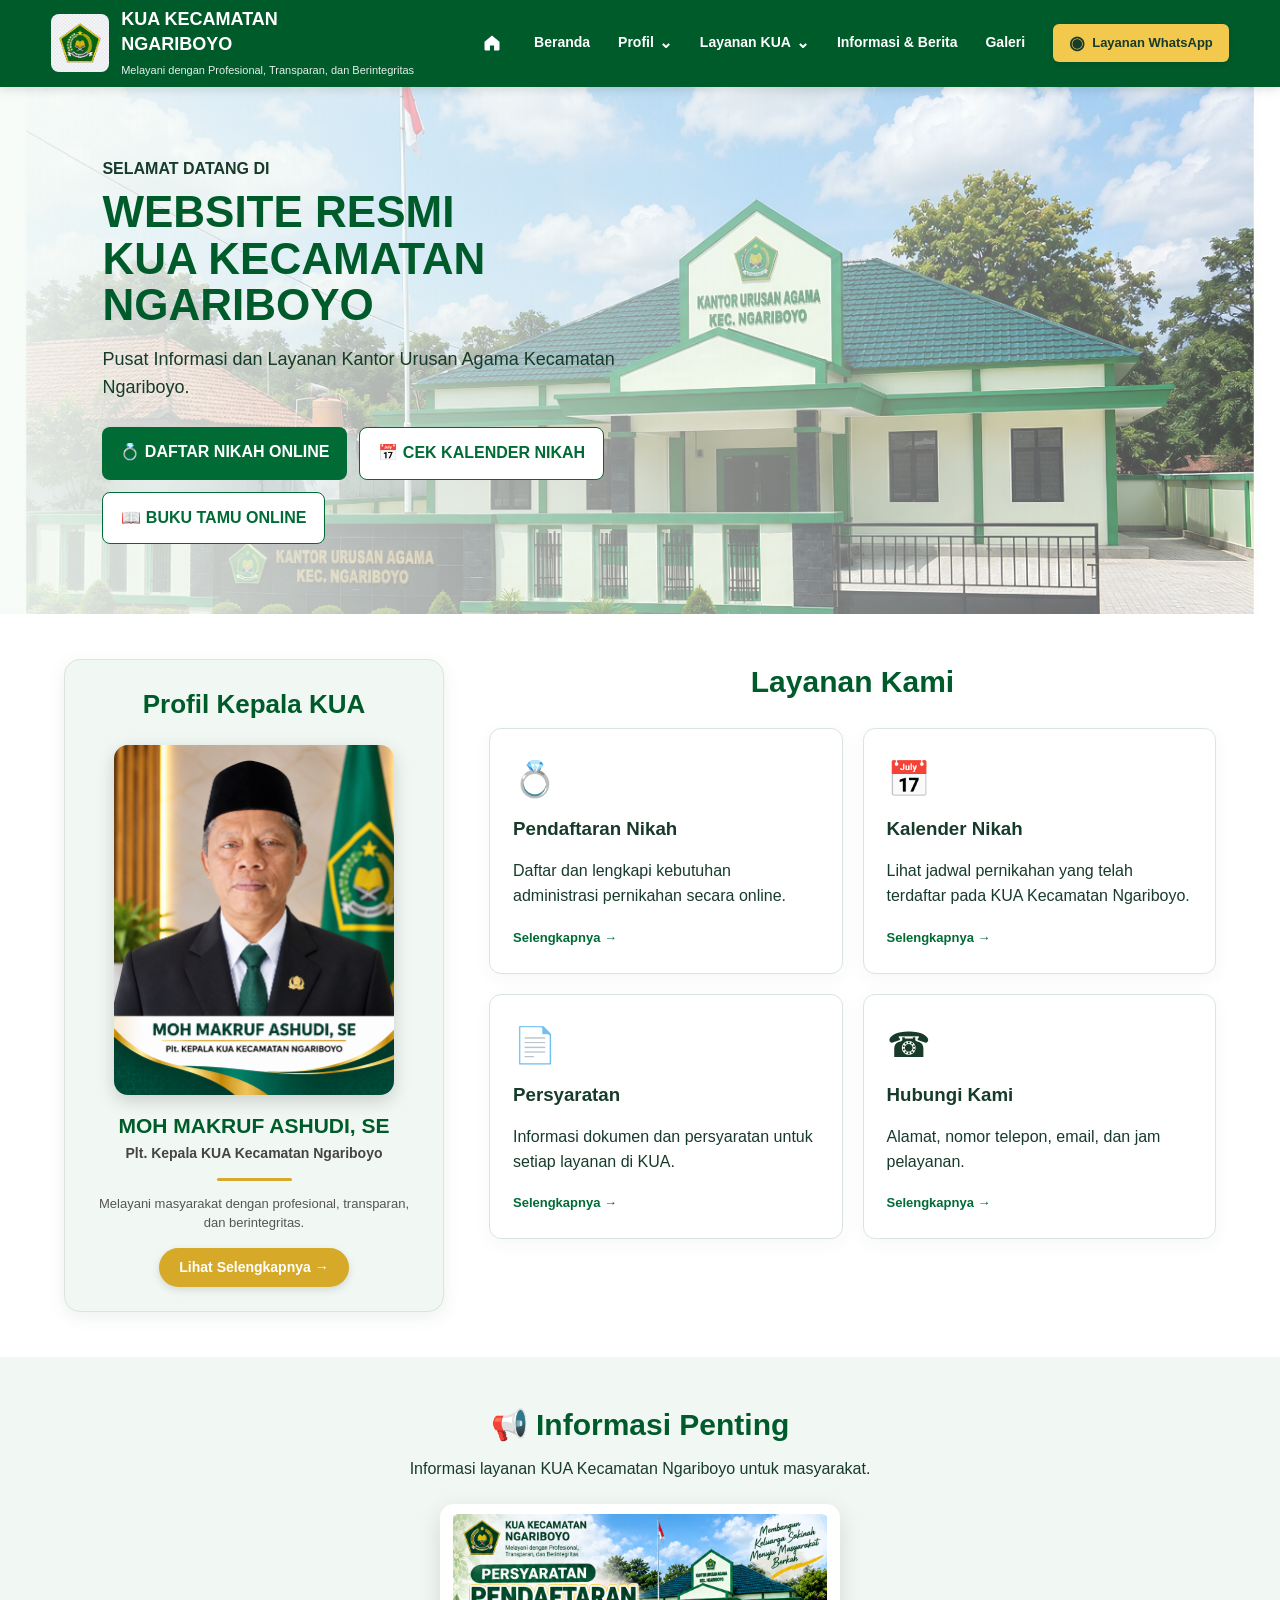
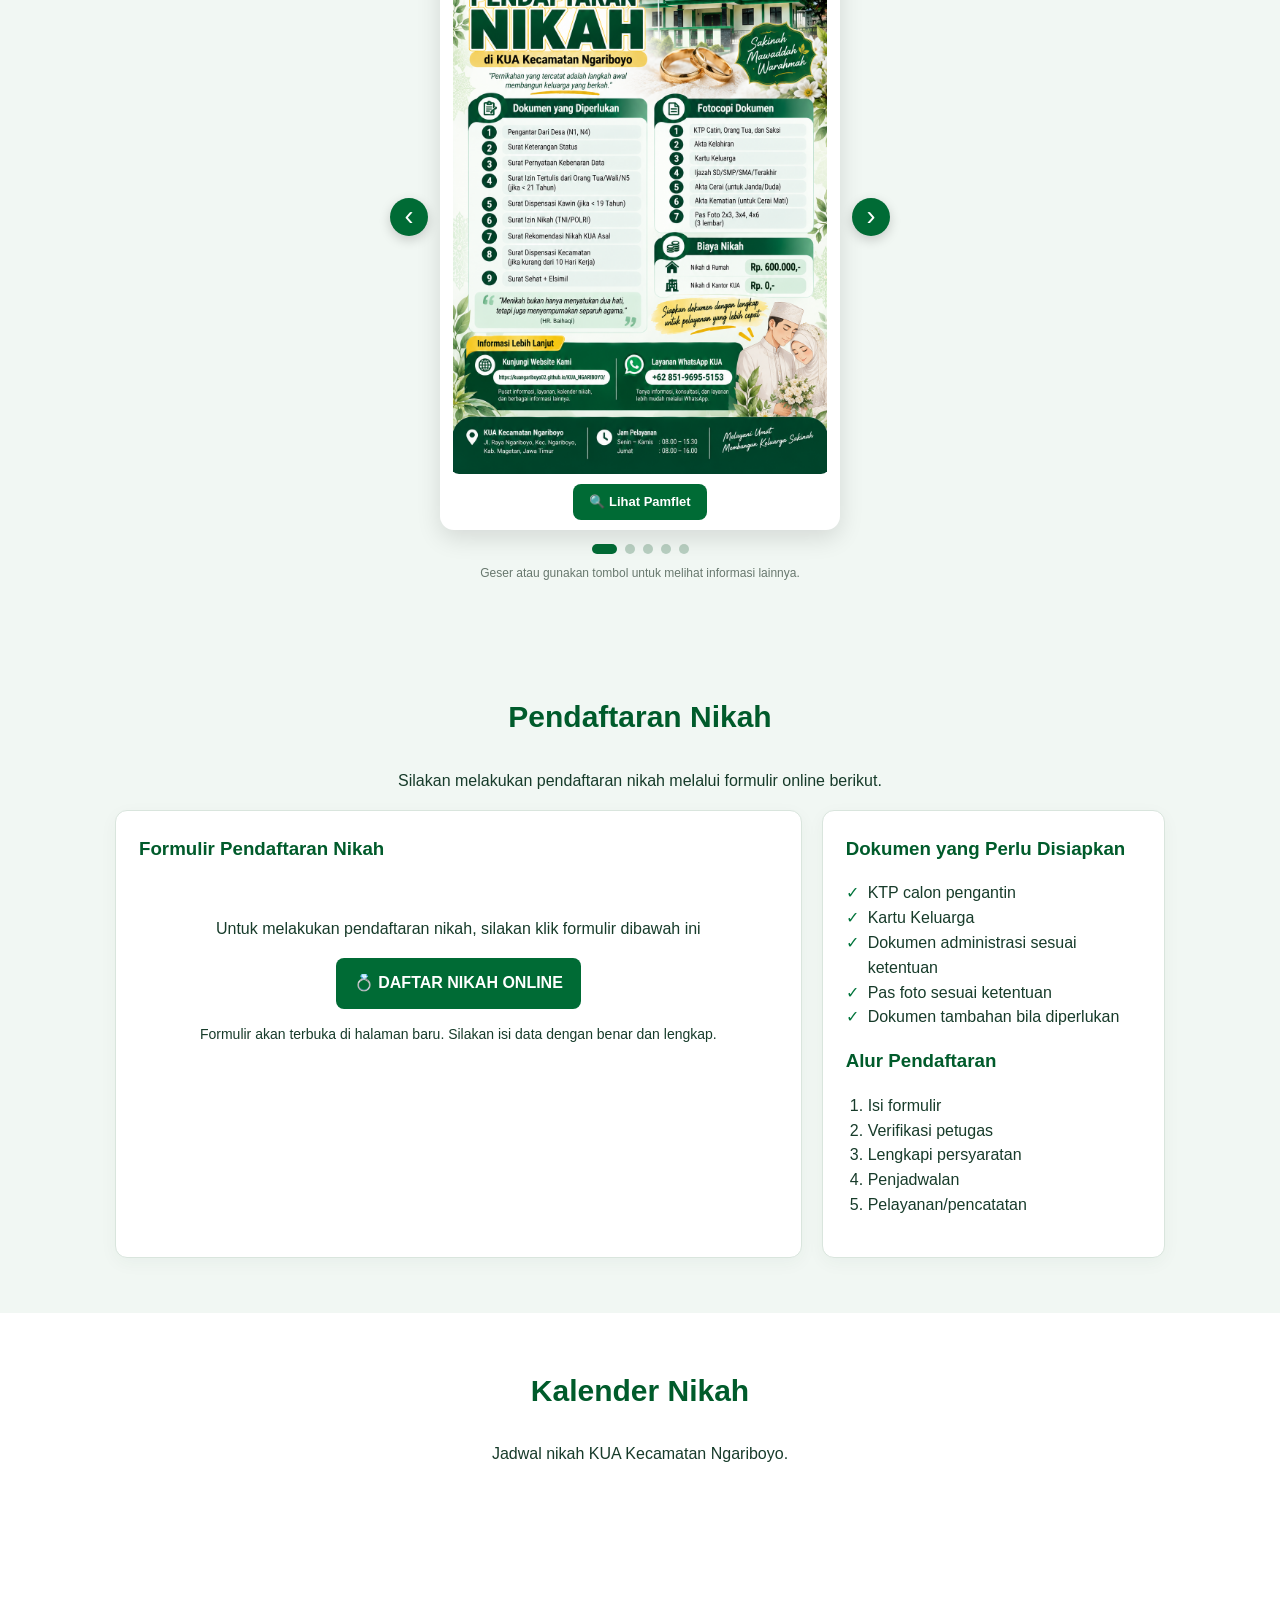
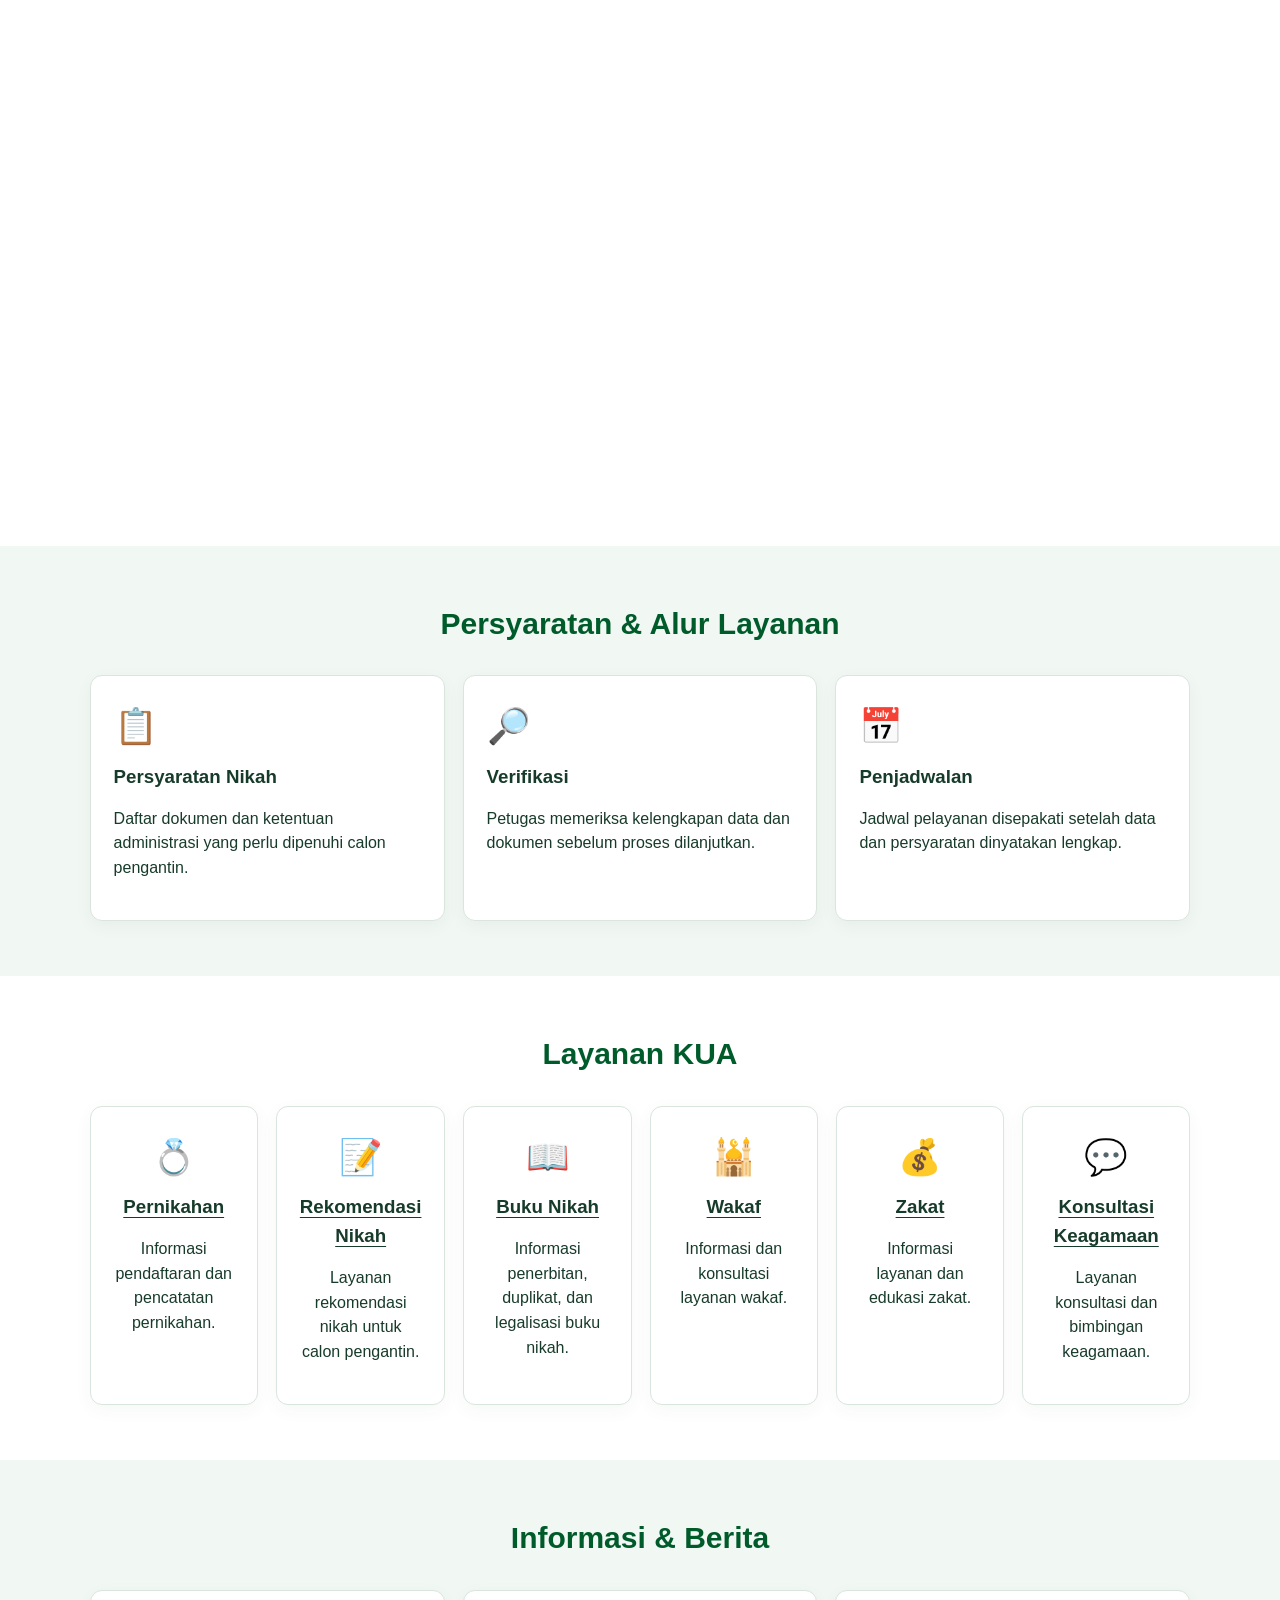
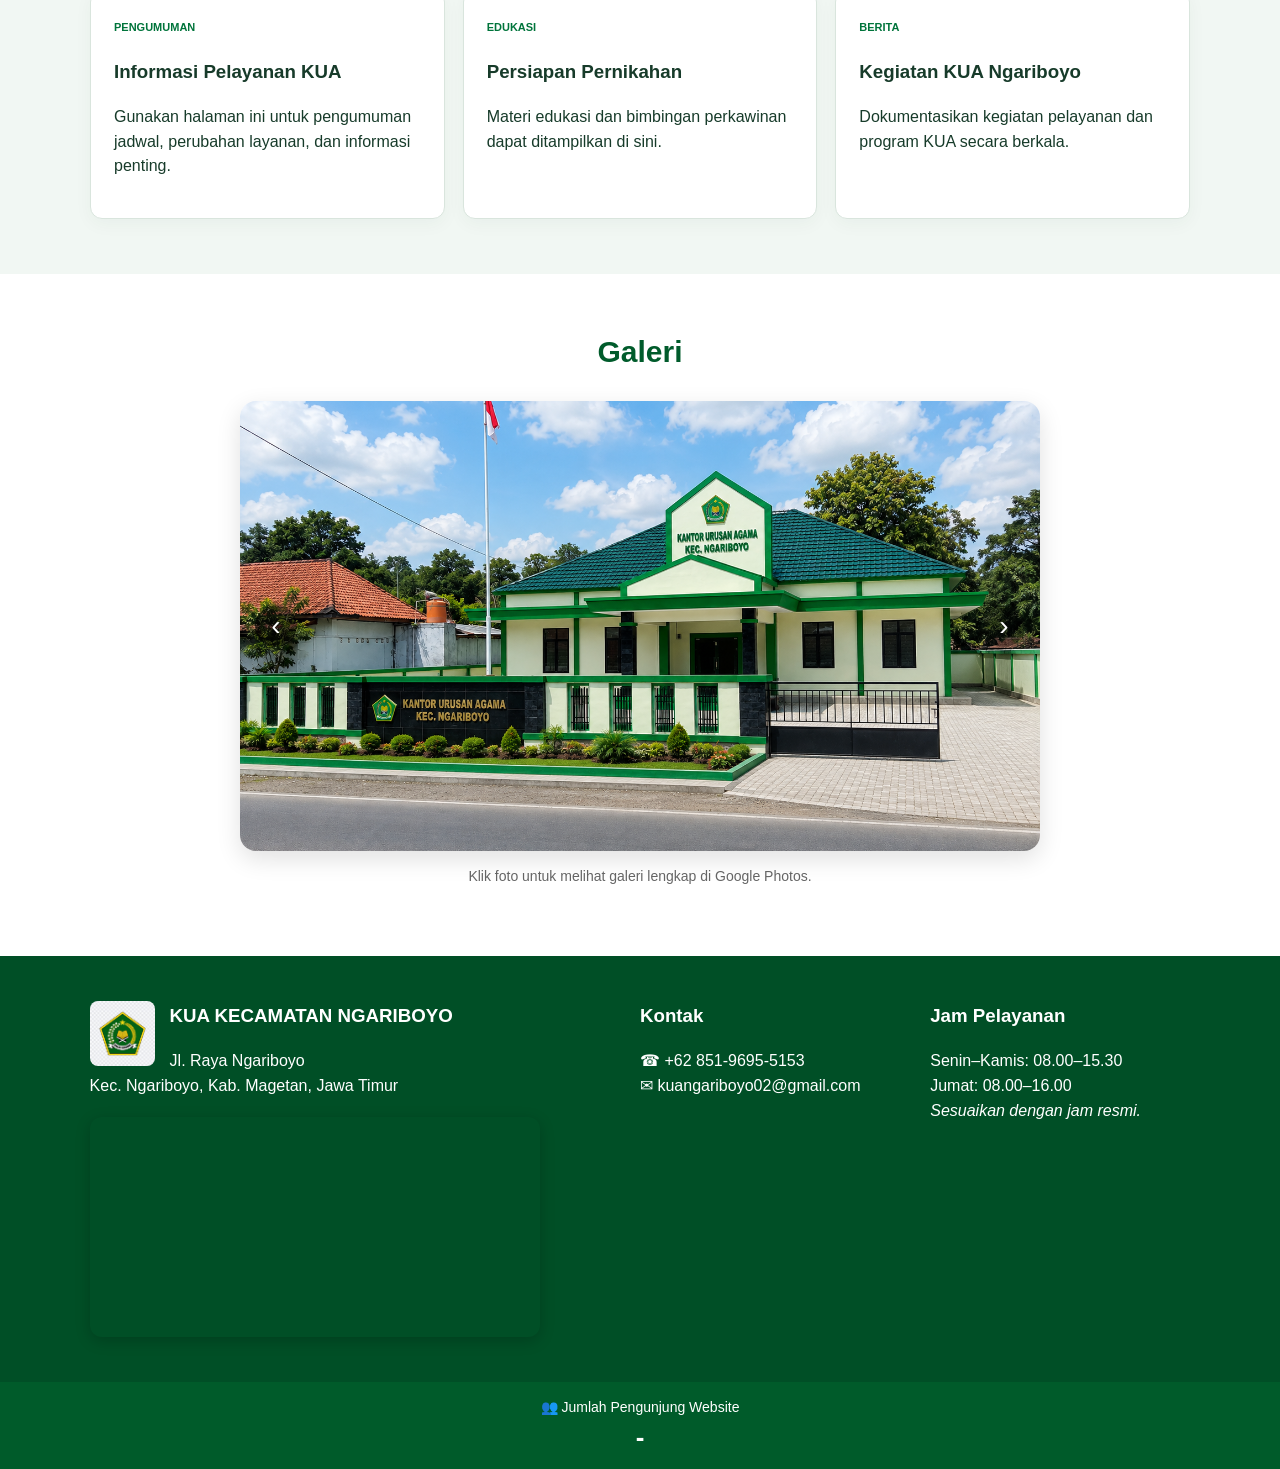
==== commit c527cbab: "Update index.html" ====
--- a/index.html
+++ b/index.html
@@ -239,8 +239,8 @@
       <h3>Formulir Pendaftaran Nikah</h3>
       <div style="text-align:center; padding:20px 0;">
   <p>
-    Untuk melakukan pendaftaran nikah, silakan gunakan
-    formulir resmi KUA Kecamatan Ngariboyo.
+    Untuk melakukan pendaftaran nikah, silakan klik
+    formulir dibawah ini
   </p>
 
   <a
@@ -302,9 +302,15 @@
     <span>💍</span><h3>Pernikahan</h3><p>Informasi pendaftaran dan pencatatan pernikahan.</p>
   </a>
 
-  <a class="service" href="#persyaratan" style="text-decoration:none;color:inherit;">
-    <span>📝</span><h3>Rekomendasi Nikah</h3><p>Layanan rekomendasi nikah untuk calon pengantin.</p>
-  </a>
+ <a class="service"
+   href="https://docs.google.com/forms/d/e/1FAIpQLSfV-mgq9tUyhpSrBqGP6-CahetIjZsibRUUJsp9_oYj_DOn6Q/viewform?usp=header&utm_source=chatgpt.com"
+   target="_blank"
+   rel="noopener noreferrer"
+   style="text-decoration:none;color:inherit;">
+  <span>📝</span>
+  <h3>Rekomendasi Nikah</h3>
+  <p>Layanan rekomendasi nikah untuk calon pengantin.</p>
+</a>
 
   <a class="service" href="#persyaratan" style="text-decoration:none;color:inherit;">
     <span>📖</span><h3>Buku Nikah</h3><p>Informasi penerbitan, duplikat, dan legalisasi buku nikah.</p>
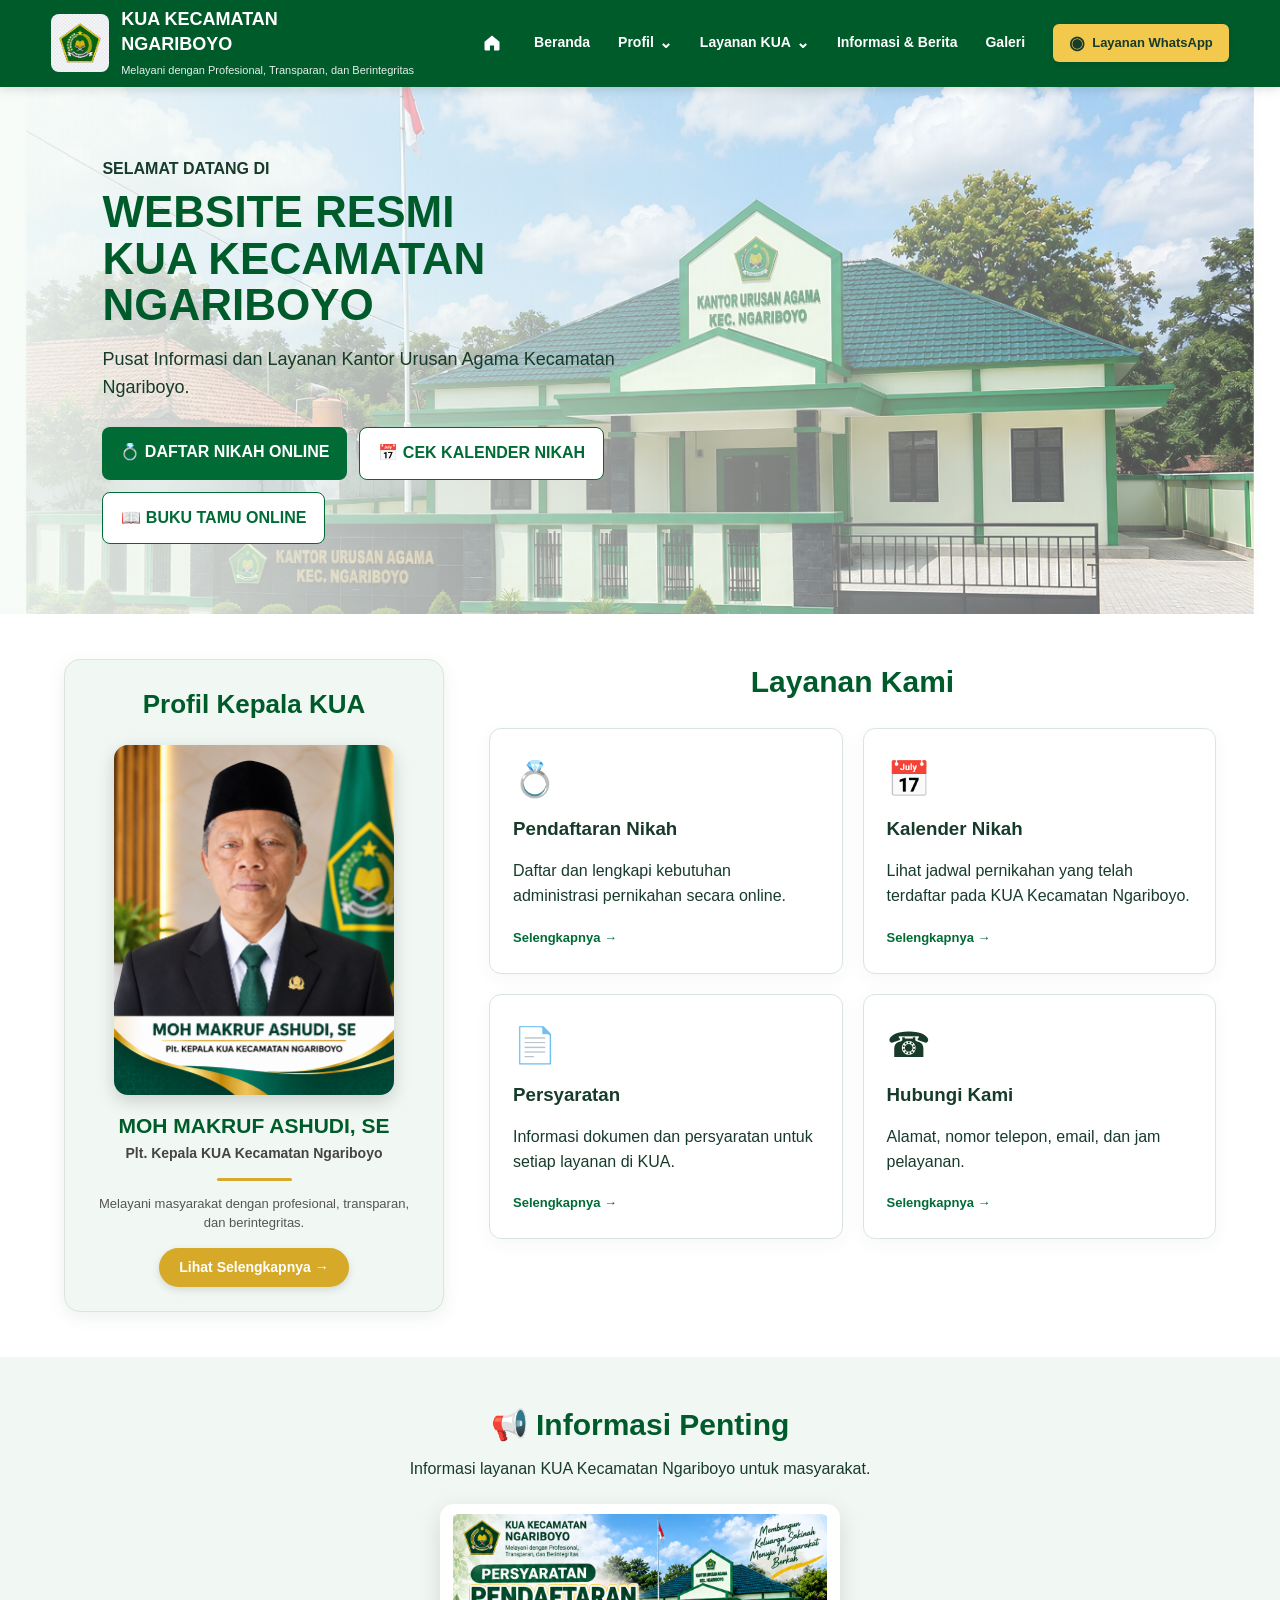
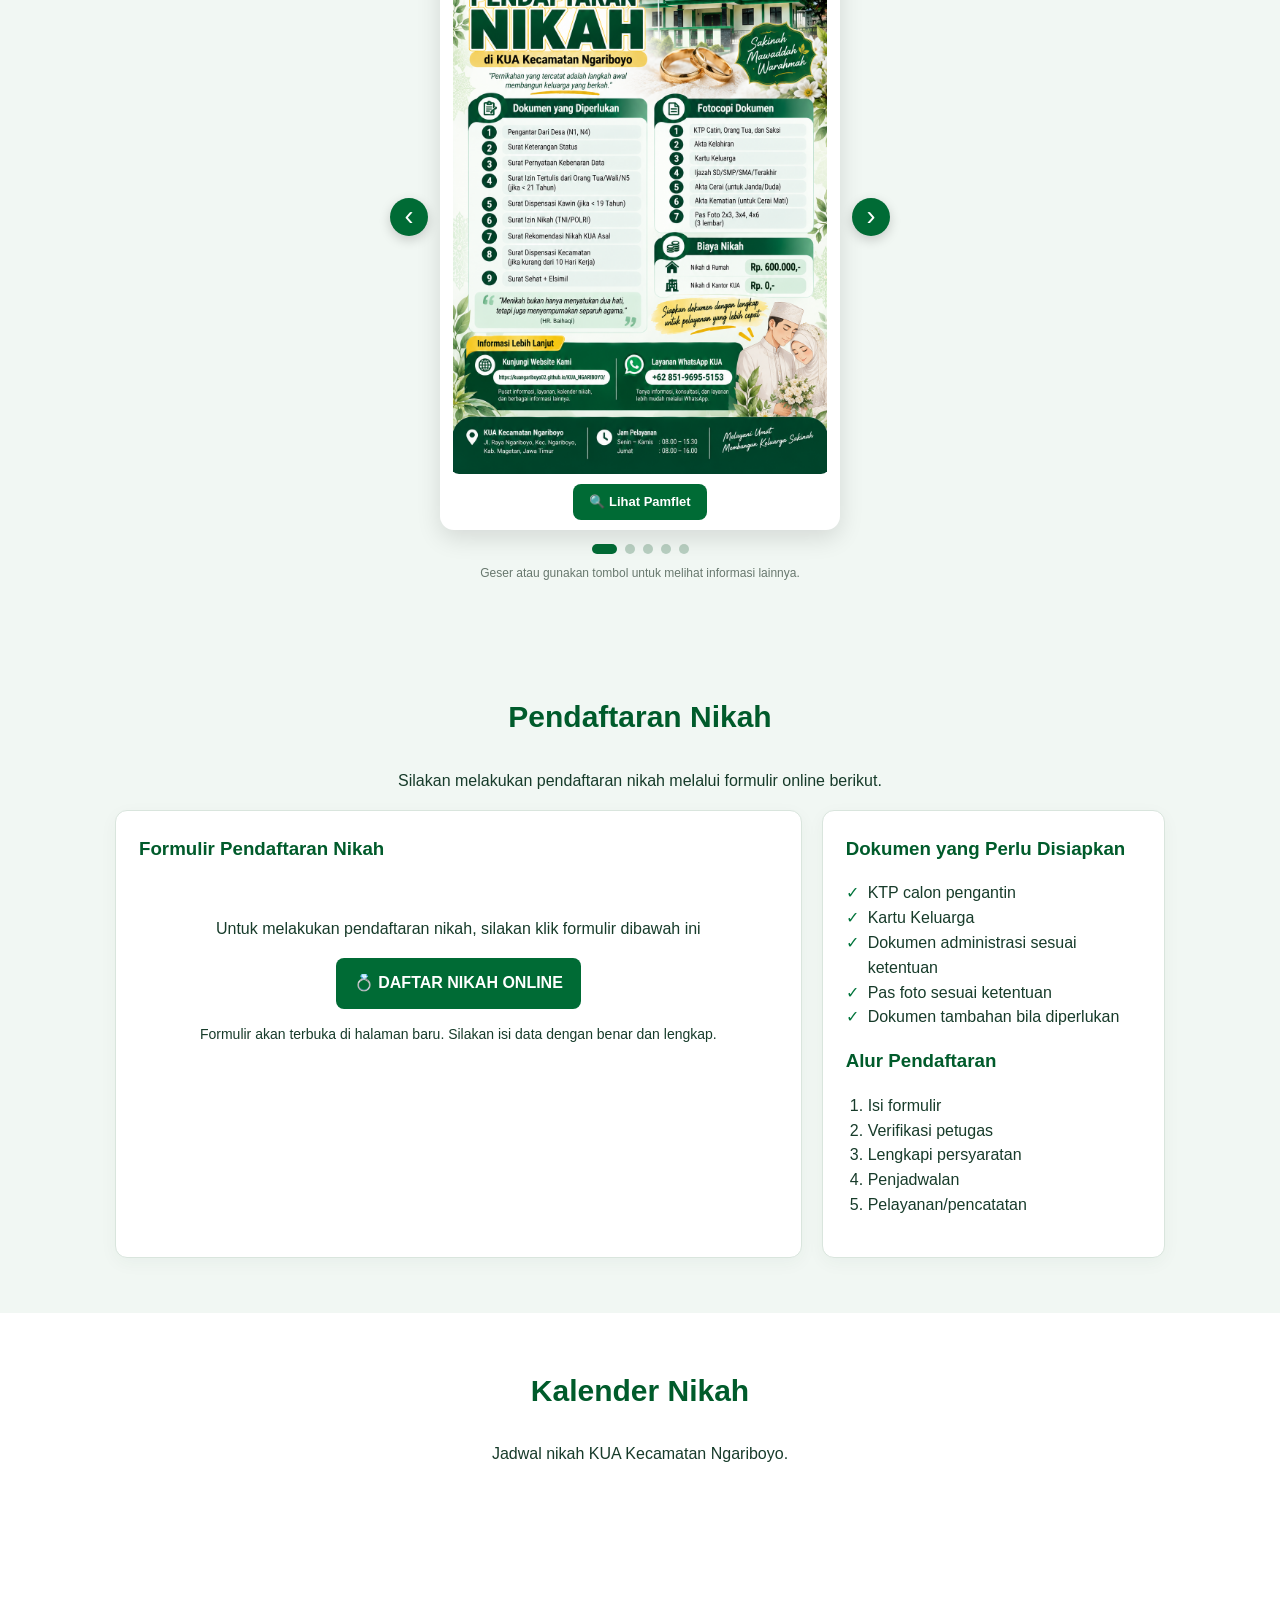
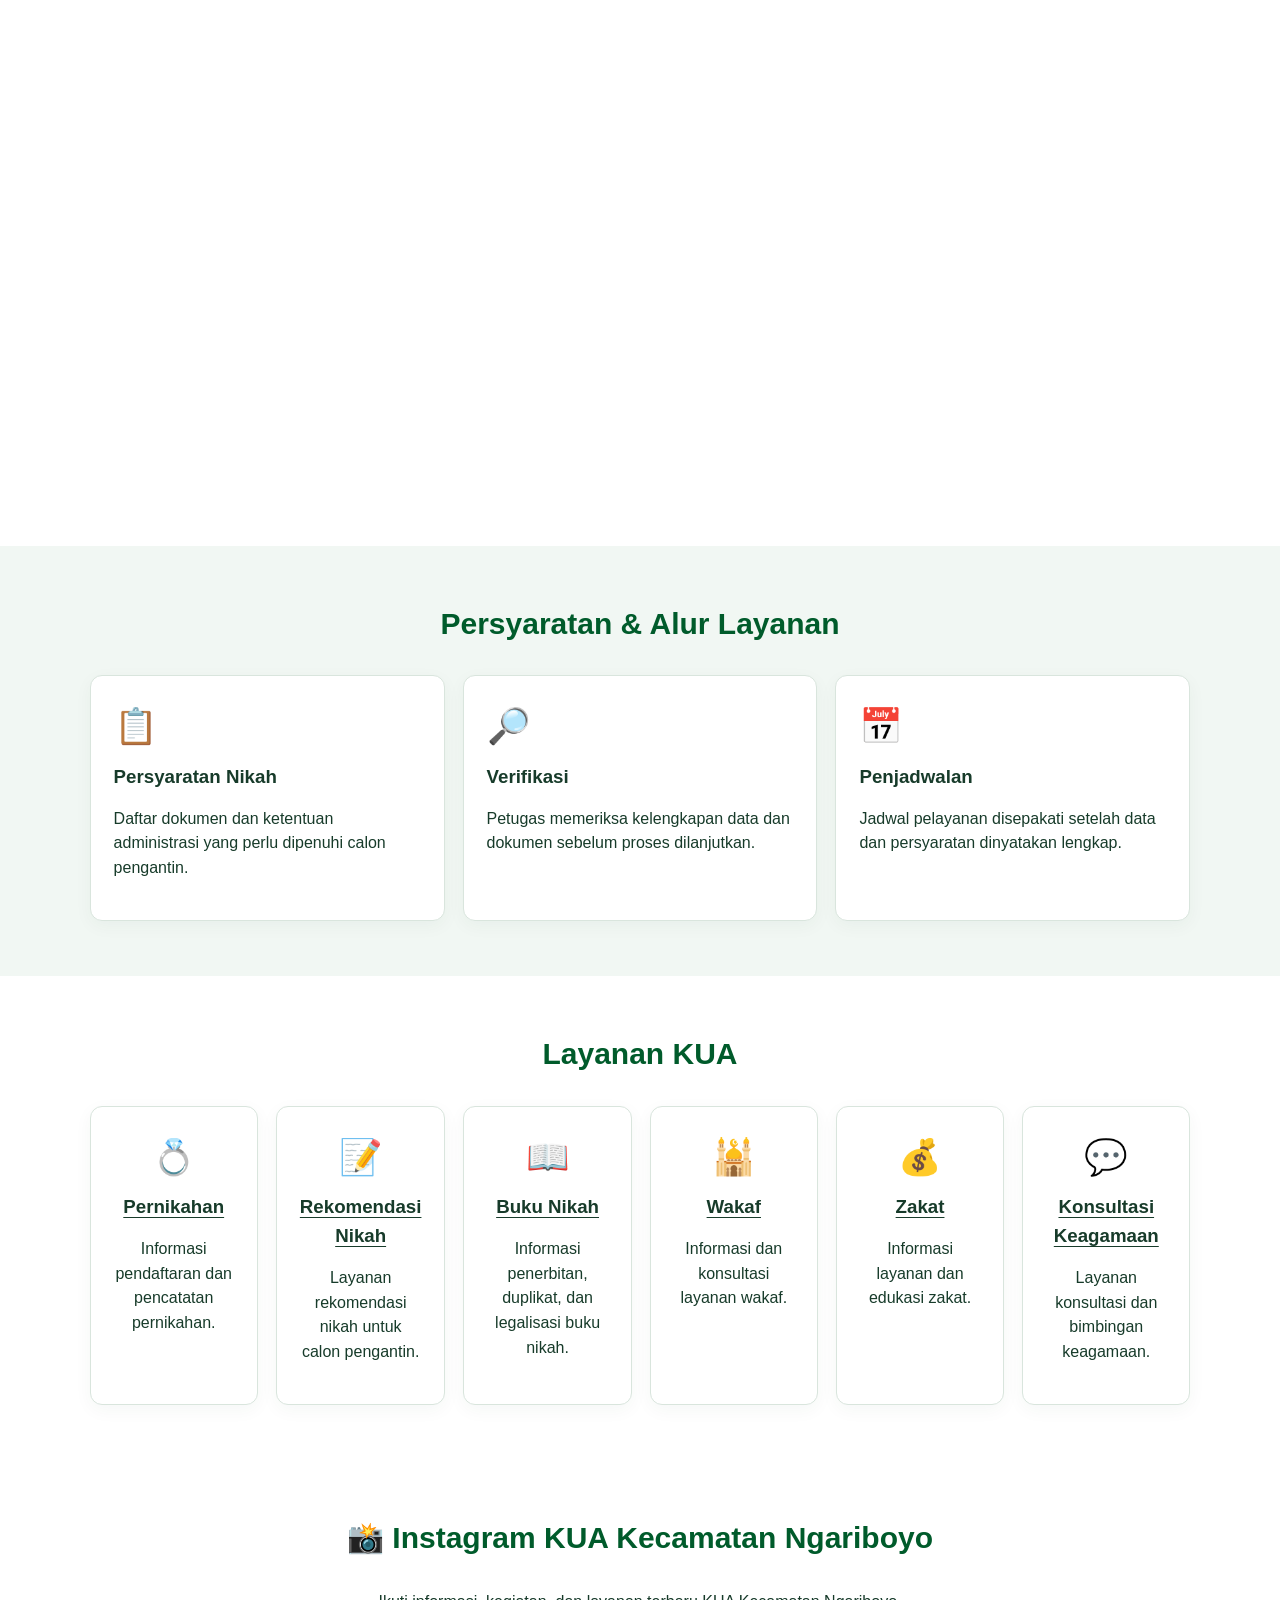
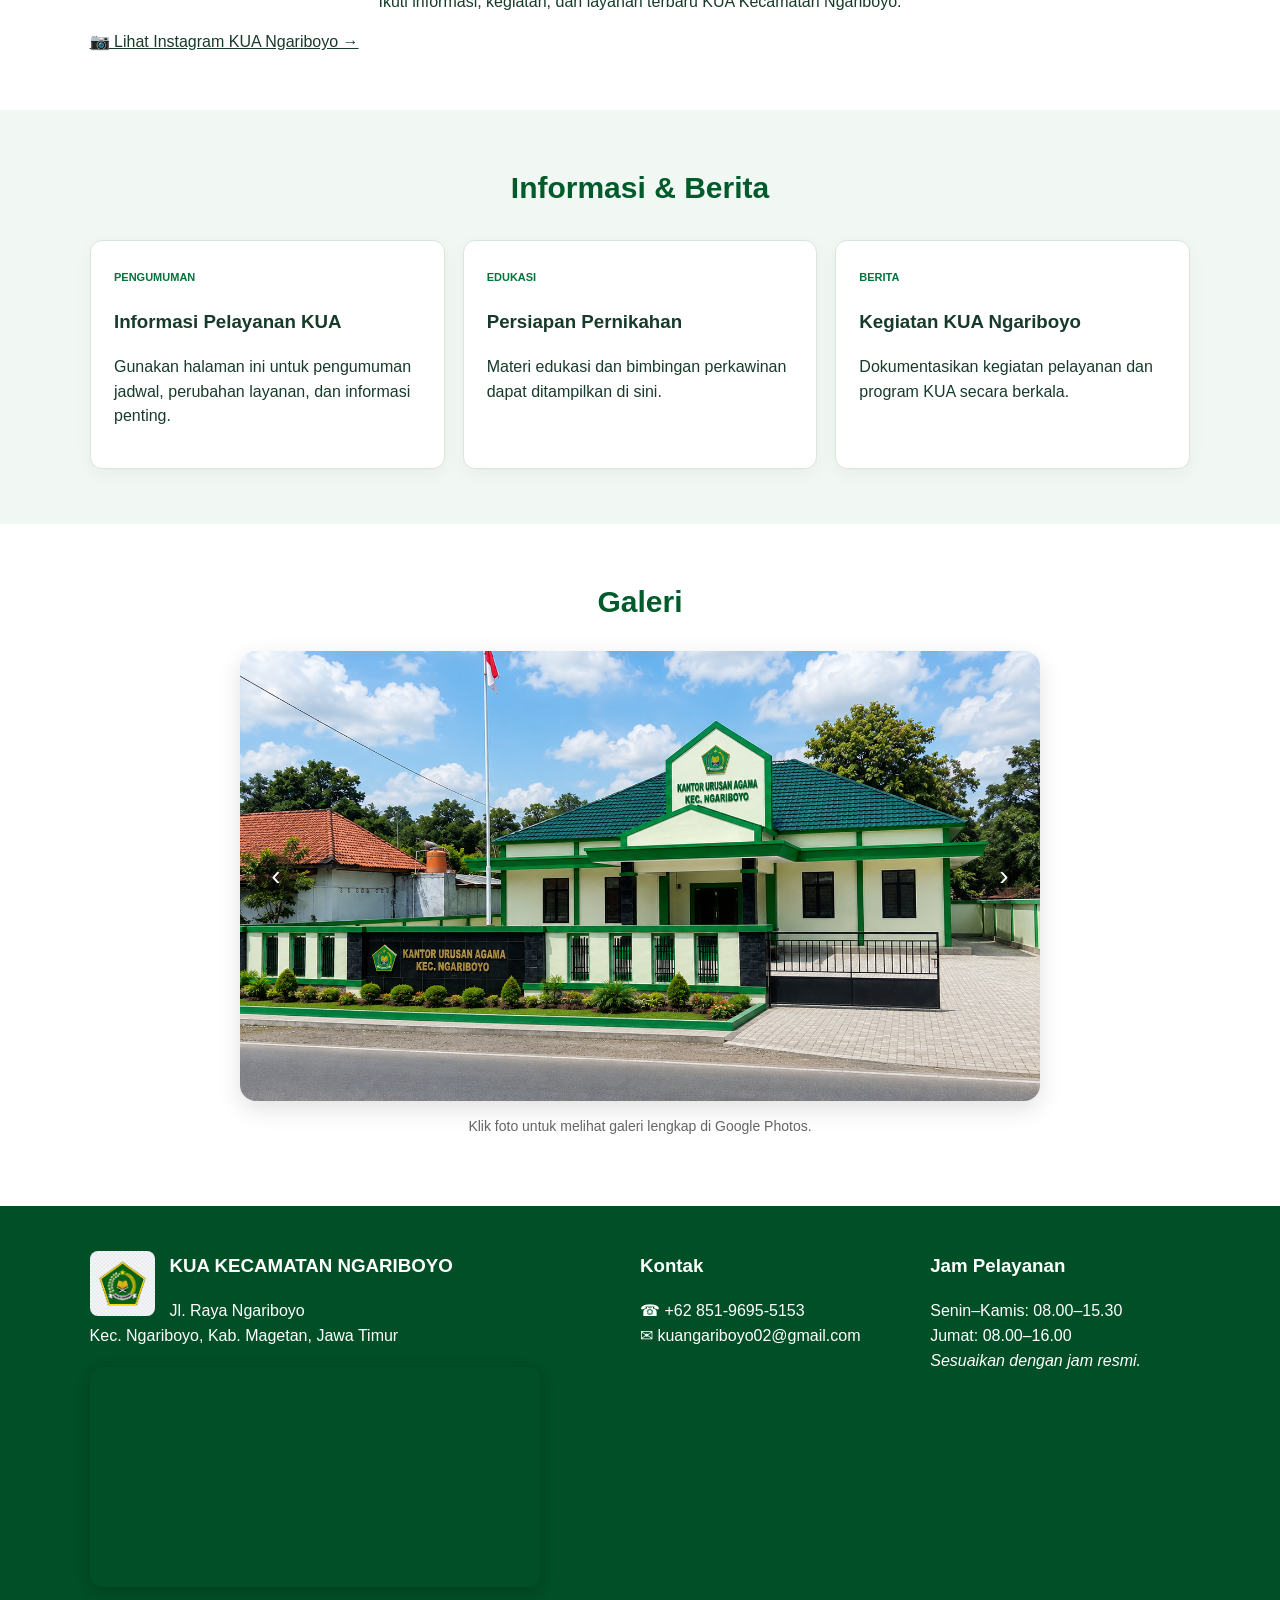
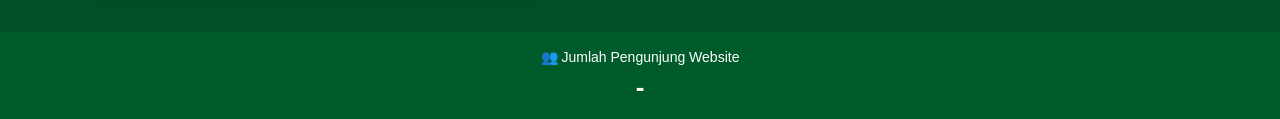
==== commit 80dd9bc3: "Update index.html" ====
--- a/index.html
+++ b/index.html
@@ -312,9 +312,15 @@
   <p>Layanan rekomendasi nikah untuk calon pengantin.</p>
 </a>
 
-  <a class="service" href="#persyaratan" style="text-decoration:none;color:inherit;">
-    <span>📖</span><h3>Buku Nikah</h3><p>Informasi penerbitan, duplikat, dan legalisasi buku nikah.</p>
-  </a>
+ <a class="service"
+   href="duplikat_buku_nikah.png"
+   target="_blank"
+   rel="noopener noreferrer"
+   style="text-decoration:none;color:inherit;">
+  <span>📖</span>
+  <h3>Buku Nikah</h3>
+  <p>Informasi penerbitan, duplikat, dan legalisasi buku nikah.</p>
+</a>
 
   <a class="service" href="https://siwak.kemenag.go.id/" target="_blank" rel="noopener noreferrer" style="text-decoration:none;color:inherit;">
     <span>🕌</span><h3>Wakaf</h3><p>Informasi dan konsultasi layanan wakaf.</p>
@@ -324,13 +330,40 @@
     <span>💰</span><h3>Zakat</h3><p>Informasi layanan dan edukasi zakat.</p>
   </a>
 
-  <a class="service" href="#kontak" style="text-decoration:none;color:inherit;">
-    <span>💬</span><h3>Konsultasi Keagamaan</h3><p>Layanan konsultasi dan bimbingan keagamaan.</p>
-  </a>
-
-</div>
-</section>
-
+<a class="service"
+   href="https://wa.me/6285196955153"
+   target="_blank"
+   rel="noopener noreferrer"
+   style="text-decoration:none;color:inherit;">
+  <span>💬</span>
+  <h3>Konsultasi Keagamaan</h3>
+  <p>Layanan konsultasi dan bimbingan keagamaan.</p>
+</a>
+
+</div>
+</section>
+<!-- INSTAGRAM KUA -->
+<section id="instagram" class="section instagram-section">
+
+  <div class="section-head">
+    <h2>📸 Instagram KUA Kecamatan Ngariboyo</h2>
+    <p>Ikuti informasi, kegiatan, dan layanan terbaru KUA Kecamatan Ngariboyo.</p>
+  </div>
+
+  <div class="instagram-widget">
+    <div class="sk-instagram-feed" data-embed-id="25715579"></div>
+    <script src="https://widgets.sociablekit.com/instagram-feed/widget.js" defer></script>
+  </div>
+
+  <a
+    href="https://www.instagram.com/kua_ngariboyo/"
+    target="_blank"
+    rel="noopener noreferrer"
+    class="instagram-button">
+    📷 Lihat Instagram KUA Ngariboyo →
+  </a>
+
+</section>
 <section id="informasi" class="section alt">
 <h2>Informasi & Berita</h2>
 <div class="news">
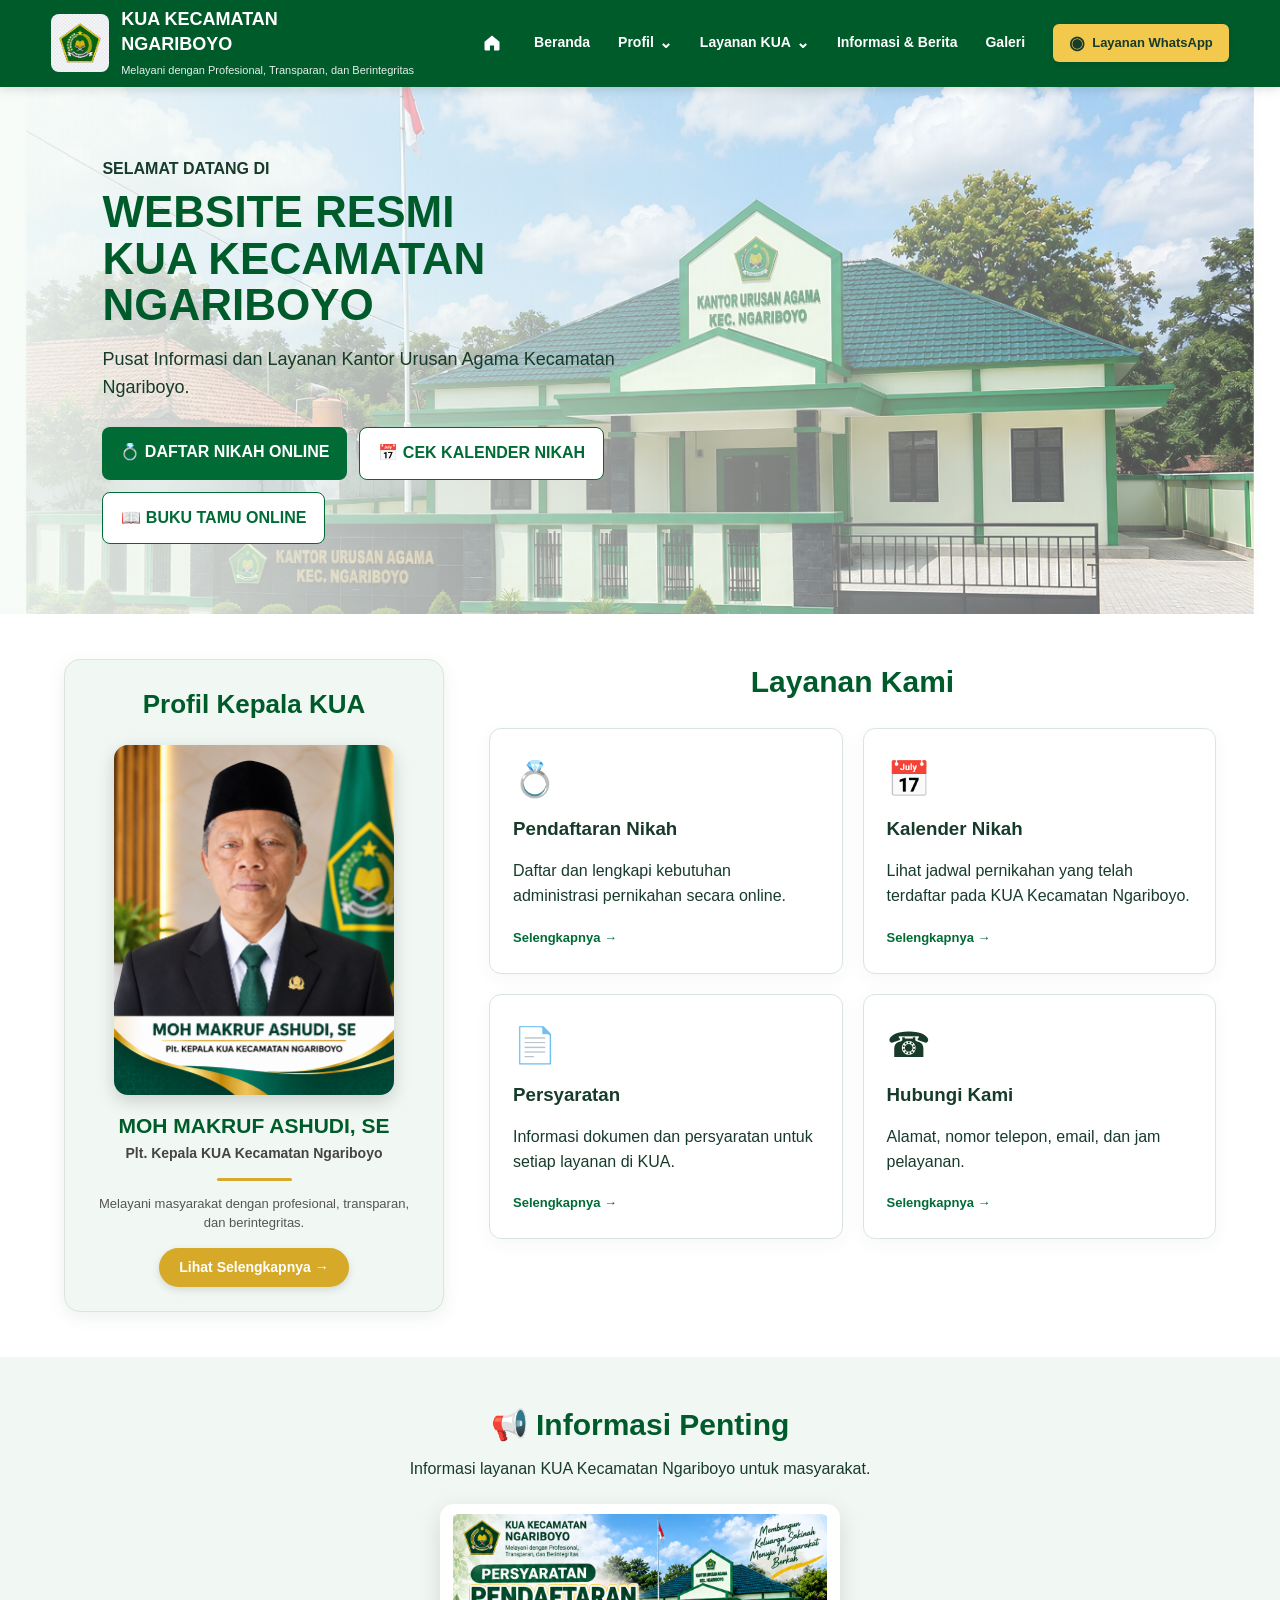
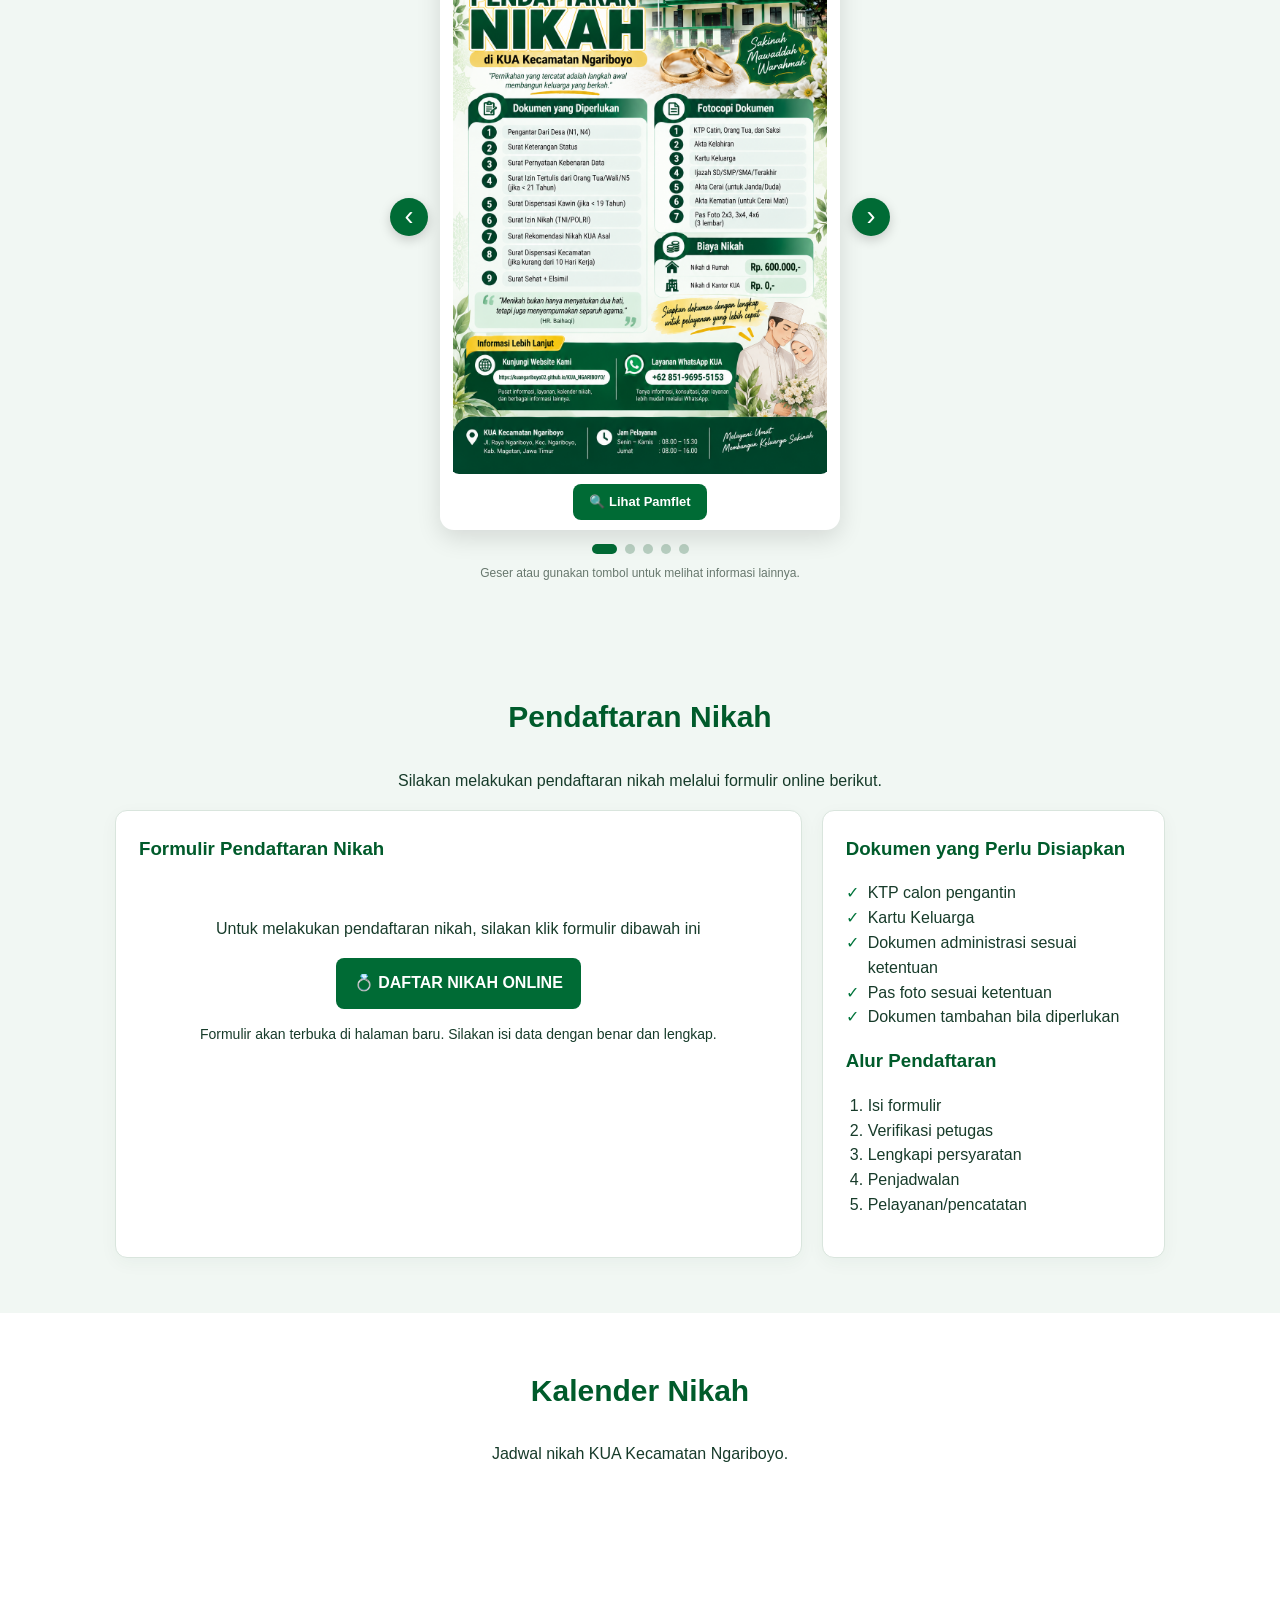
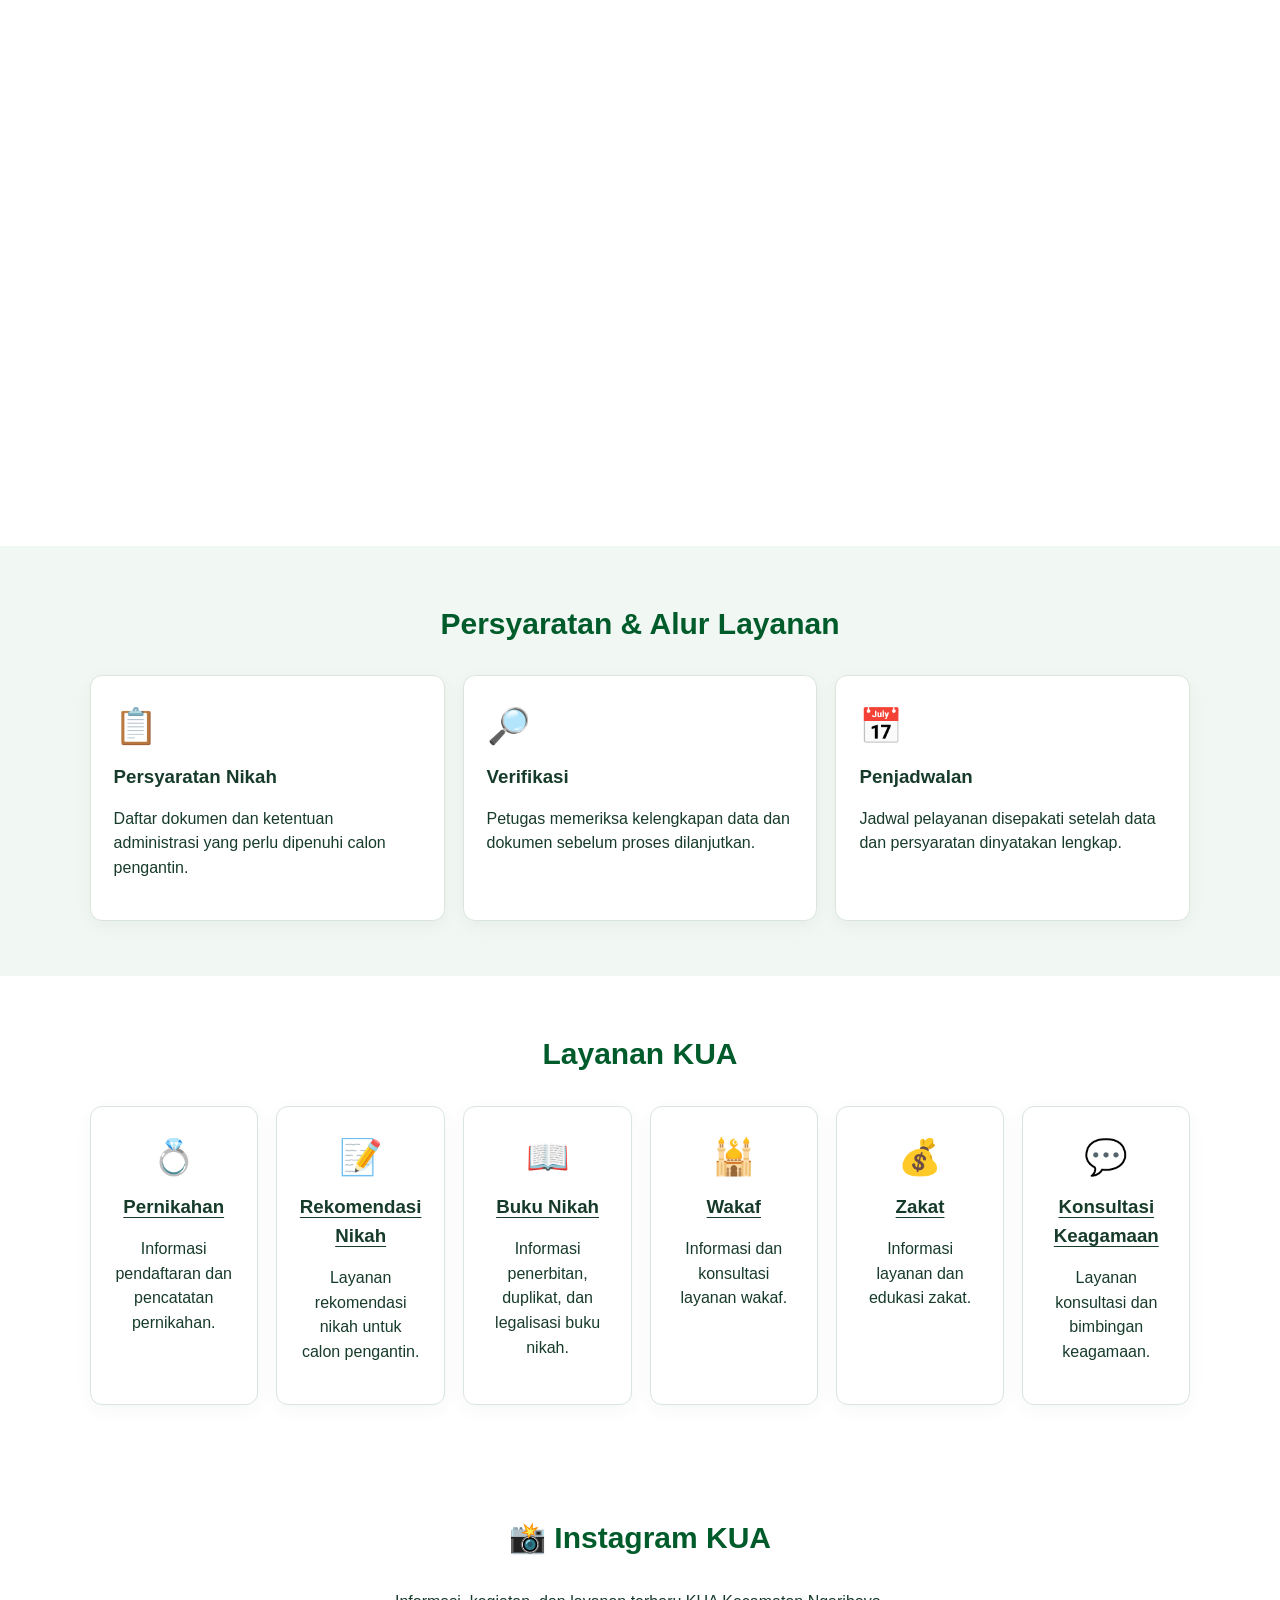
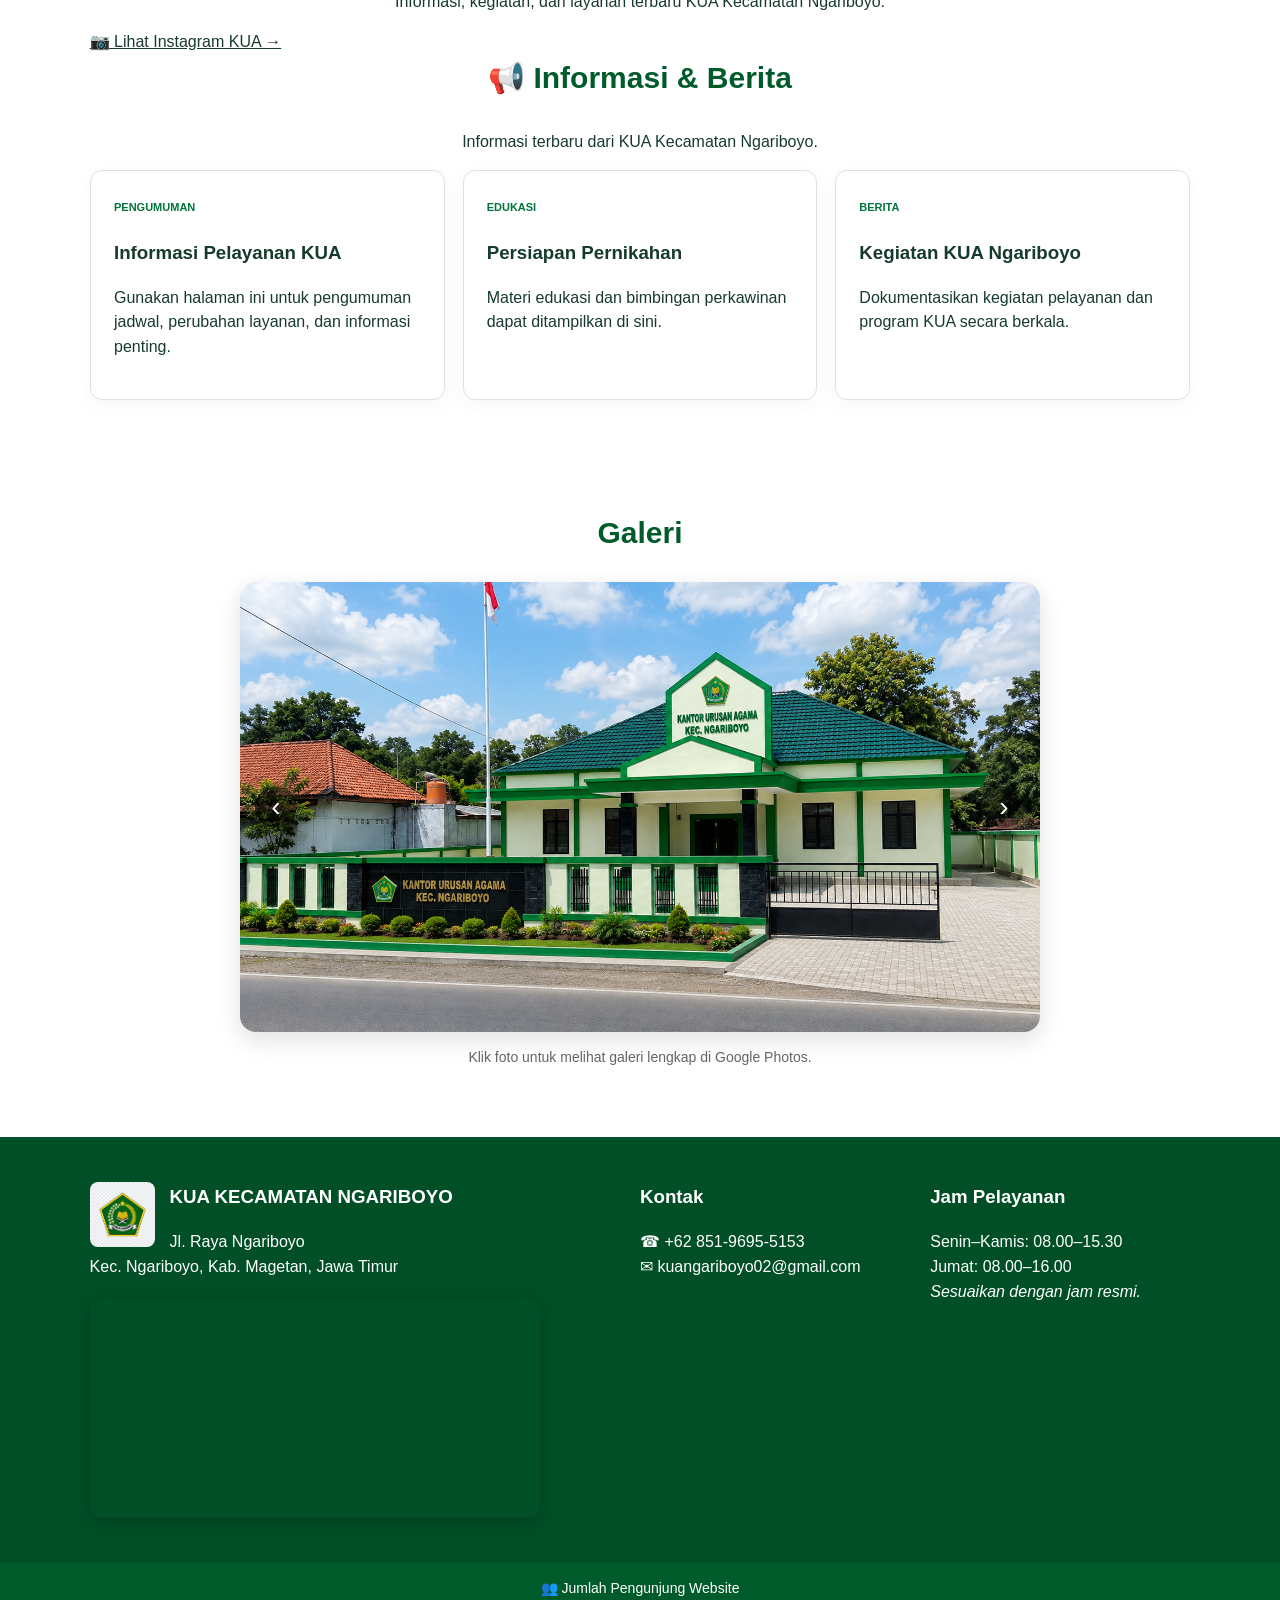
==== commit 72249f56: "Update index.html" ====
--- a/index.html
+++ b/index.html
@@ -342,35 +342,79 @@
 
 </div>
 </section>
-<!-- INSTAGRAM KUA -->
-<section id="instagram" class="section instagram-section">
-
-  <div class="section-head">
-    <h2>📸 Instagram KUA Kecamatan Ngariboyo</h2>
-    <p>Ikuti informasi, kegiatan, dan layanan terbaru KUA Kecamatan Ngariboyo.</p>
-  </div>
-
-  <div class="instagram-widget">
-    <div class="sk-instagram-feed" data-embed-id="25715579"></div>
-    <script src="https://widgets.sociablekit.com/instagram-feed/widget.js" defer></script>
-  </div>
-
-  <a
-    href="https://www.instagram.com/kua_ngariboyo/"
-    target="_blank"
-    rel="noopener noreferrer"
-    class="instagram-button">
-    📷 Lihat Instagram KUA Ngariboyo →
-  </a>
-
-</section>
-<section id="informasi" class="section alt">
-<h2>Informasi & Berita</h2>
-<div class="news">
- <article><span class="tag">PENGUMUMAN</span><h3>Informasi Pelayanan KUA</h3><p>Gunakan halaman ini untuk pengumuman jadwal, perubahan layanan, dan informasi penting.</p></article>
- <article><span class="tag">EDUKASI</span><h3>Persiapan Pernikahan</h3><p>Materi edukasi dan bimbingan perkawinan dapat ditampilkan di sini.</p></article>
- <article><span class="tag">BERITA</span><h3>Kegiatan KUA Ngariboyo</h3><p>Dokumentasikan kegiatan pelayanan dan program KUA secara berkala.</p></article>
-</div>
+  
+<!-- INSTAGRAM + INFORMASI & BERITA -->
+<section class="section social-news-section">
+
+  <div class="social-news-grid">
+
+    <!-- INSTAGRAM -->
+    <div class="social-news-card instagram-card">
+
+      <div class="section-head">
+        <h2>📸 Instagram KUA</h2>
+        <p>Informasi, kegiatan, dan layanan terbaru KUA Kecamatan Ngariboyo.</p>
+      </div>
+
+      <div class="instagram-widget">
+        <div class="sk-instagram-feed" data-embed-id="25715579"></div>
+        <script src="https://widgets.sociablekit.com/instagram-feed/widget.js" defer></script>
+      </div>
+
+      <a
+        href="https://www.instagram.com/kua_ngariboyo/"
+        target="_blank"
+        rel="noopener noreferrer"
+        class="instagram-button">
+        📷 Lihat Instagram KUA →
+      </a>
+
+    </div>
+
+
+    <!-- INFORMASI & BERITA -->
+    <div class="social-news-card news-card">
+
+      <div class="section-head">
+        <h2>📢 Informasi & Berita</h2>
+        <p>Informasi terbaru dari KUA Kecamatan Ngariboyo.</p>
+      </div>
+
+      <div class="news">
+
+        <article>
+          <span class="tag">PENGUMUMAN</span>
+          <h3>Informasi Pelayanan KUA</h3>
+          <p>
+            Gunakan halaman ini untuk pengumuman jadwal,
+            perubahan layanan, dan informasi penting.
+          </p>
+        </article>
+
+        <article>
+          <span class="tag">EDUKASI</span>
+          <h3>Persiapan Pernikahan</h3>
+          <p>
+            Materi edukasi dan bimbingan perkawinan
+            dapat ditampilkan di sini.
+          </p>
+        </article>
+
+        <article>
+          <span class="tag">BERITA</span>
+          <h3>Kegiatan KUA Ngariboyo</h3>
+          <p>
+            Dokumentasikan kegiatan pelayanan dan
+            program KUA secara berkala.
+          </p>
+        </article>
+
+      </div>
+
+    </div>
+
+  </div>
+
 </section>
 
 <section id="galeri" class="section">
--- a/style.css
+++ b/style.css
@@ -1710,4 +1710,82 @@
   .topbar nav a::after {
     display: none !important;
   }
-}
+   /* =========================
+   INSTAGRAM KUA
+========================= */
+
+.instagram-section {
+  background: #f1f7f3;
+  text-align: center;
+}
+
+.instagram-widget {
+  width: 100%;
+  max-width: 1100px;
+  margin: 25px auto 0;
+}
+
+.instagram-widget .sk-instagram-feed {
+  width: 100%;
+}
+
+.instagram-button {
+  display: inline-block;
+  margin-top: 20px;
+  padding: 11px 22px;
+  background: #d6a928;
+  color: #fff !important;
+  text-decoration: none !important;
+  border-radius: 25px;
+  font-size: 14px;
+  font-weight: 700;
+  transition: .2s ease;
+}
+
+.instagram-button:hover {
+  background: #b88c16;
+  transform: translateY(-1px);
+}
+
+@media (max-width: 700px) {
+  .instagram-widget {
+    width: 100%;
+    margin-top: 20px;
+  }
+
+  .instagram-button {
+    width: 90%;
+    max-width: 320px;
+  }
+}
+
+.instagram-button {
+  display: inline-block;
+  margin-top: 20px;
+  padding: 11px 22px;
+  background: #d6a928;
+  color: #fff !important;
+  text-decoration: none !important;
+  border-radius: 25px;
+  font-size: 14px;
+  font-weight: 700;
+  transition: .2s ease;
+}
+
+.instagram-button:hover {
+  background: #b88c16;
+  transform: translateY(-1px);
+}
+
+@media (max-width: 700px) {
+  .instagram-widget {
+    padding: 10px;
+    border-radius: 12px;
+  }
+
+  .instagram-button {
+    width: 90%;
+    max-width: 320px;
+  }
+}
+}
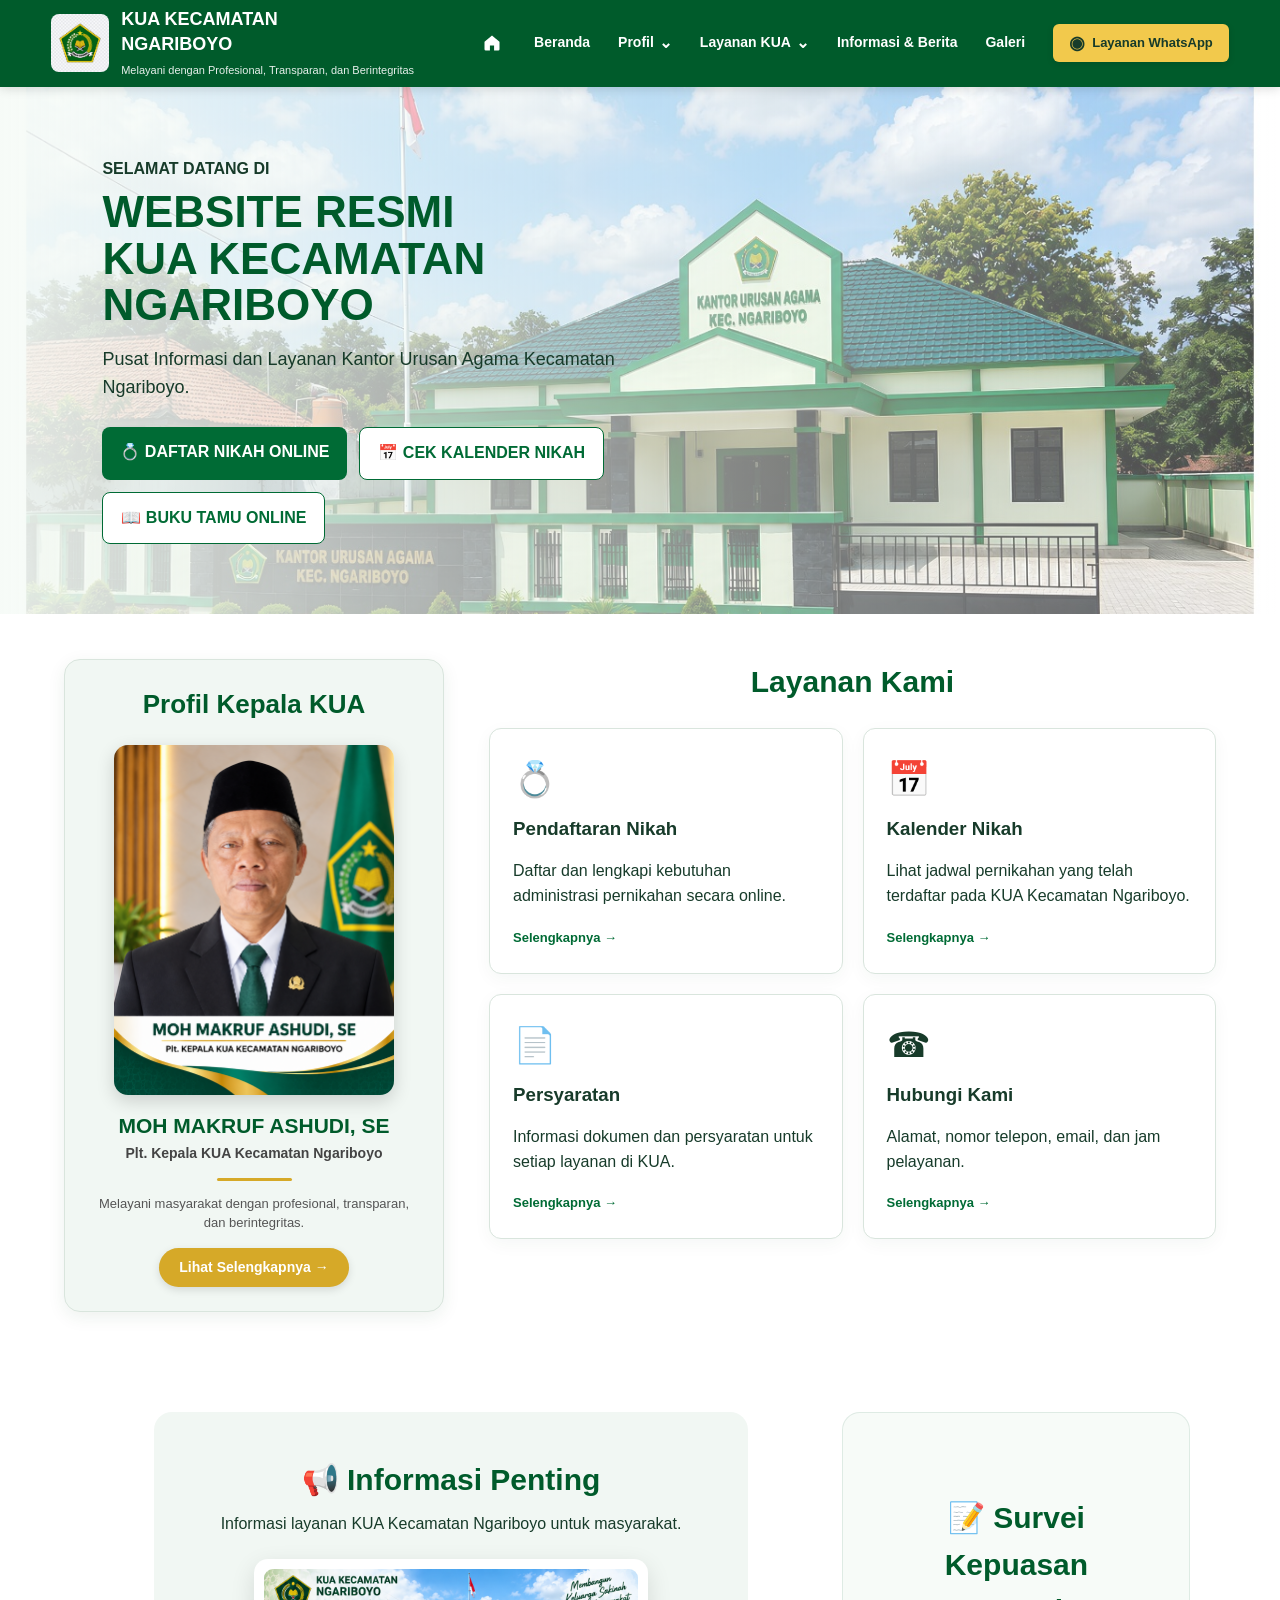
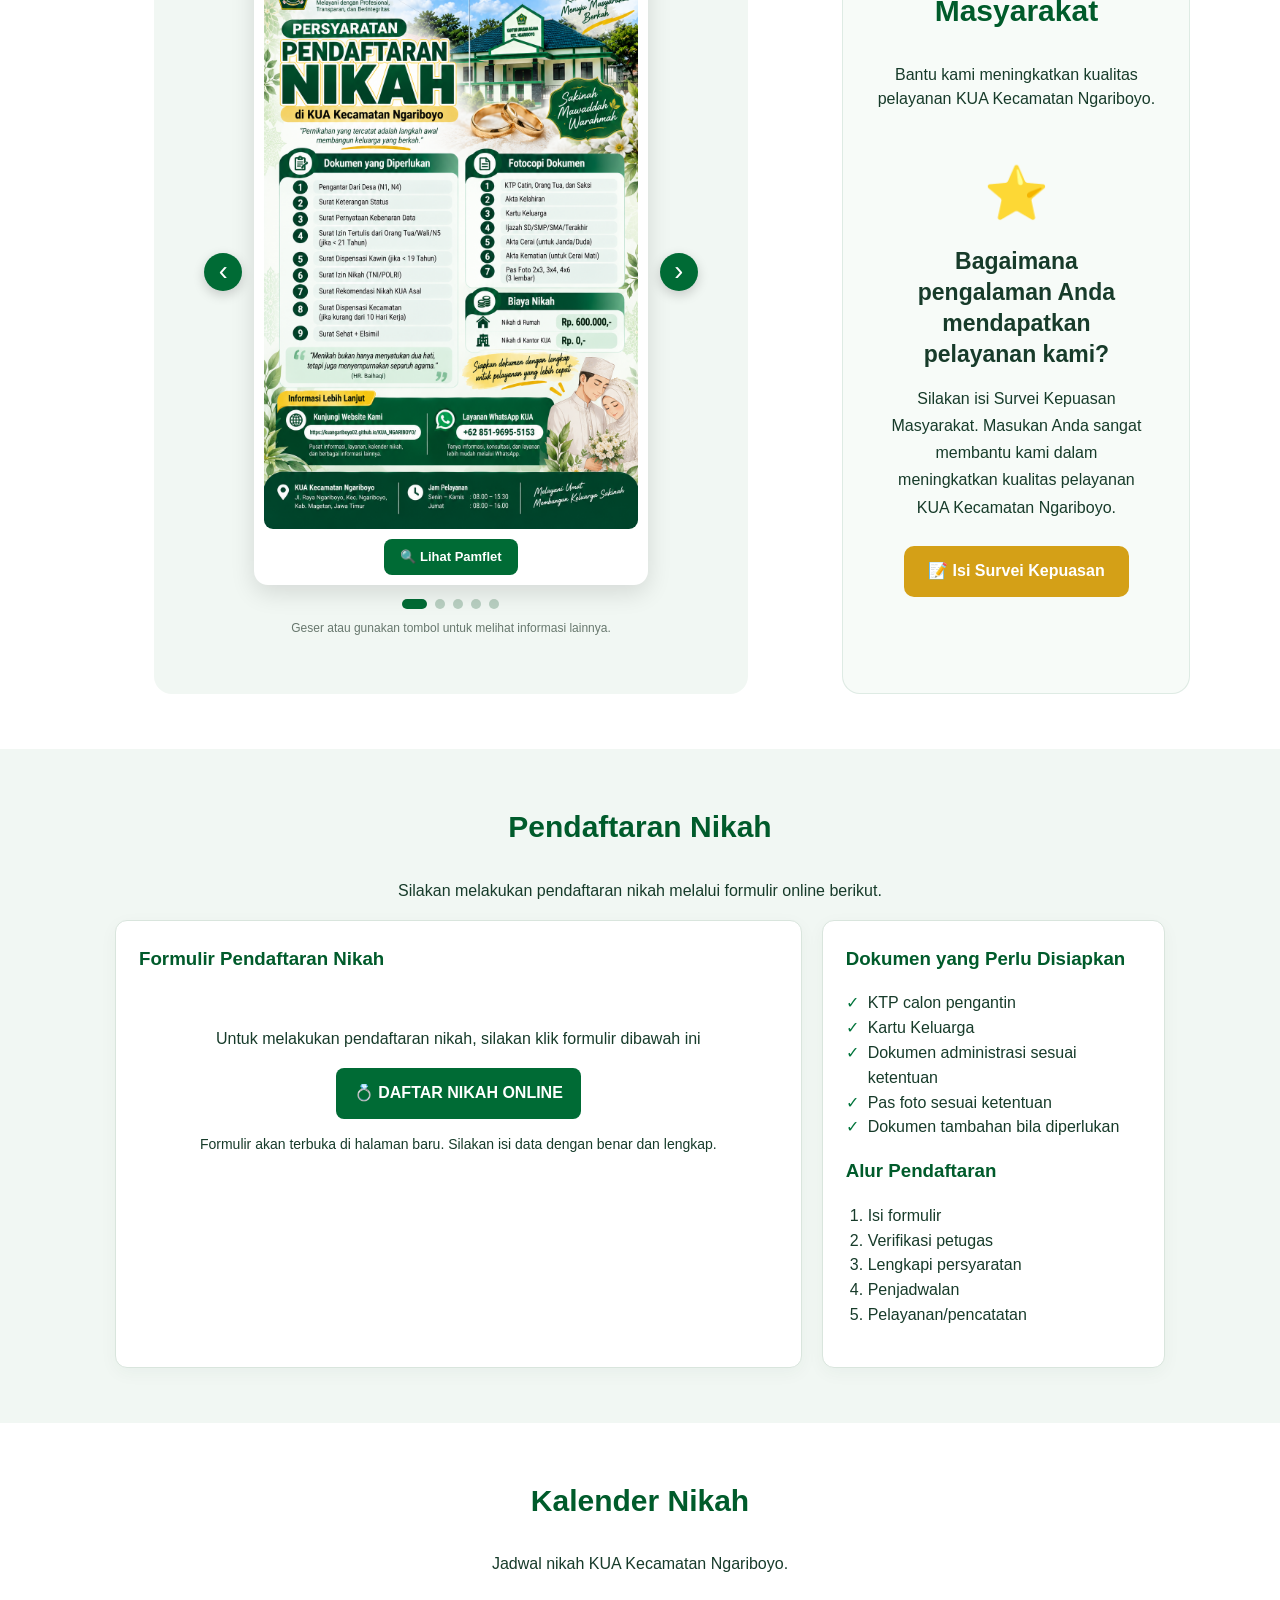
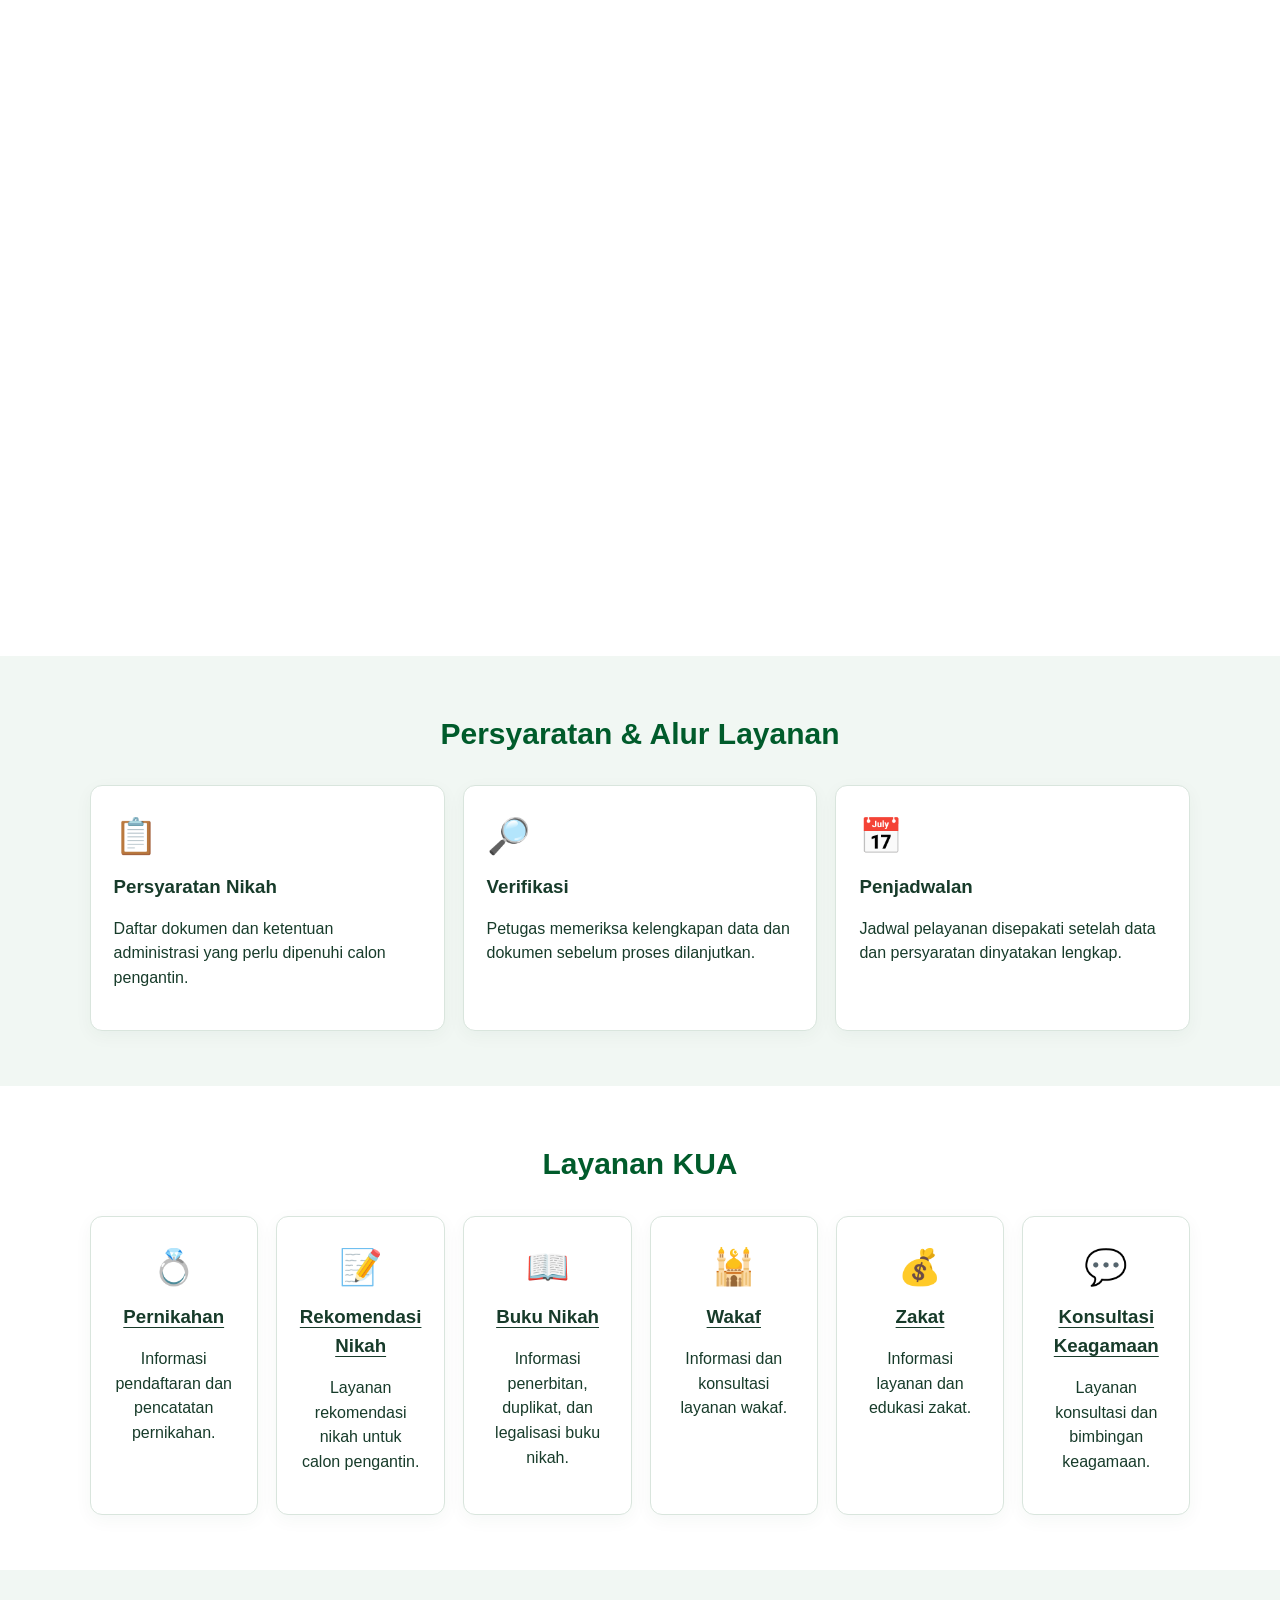
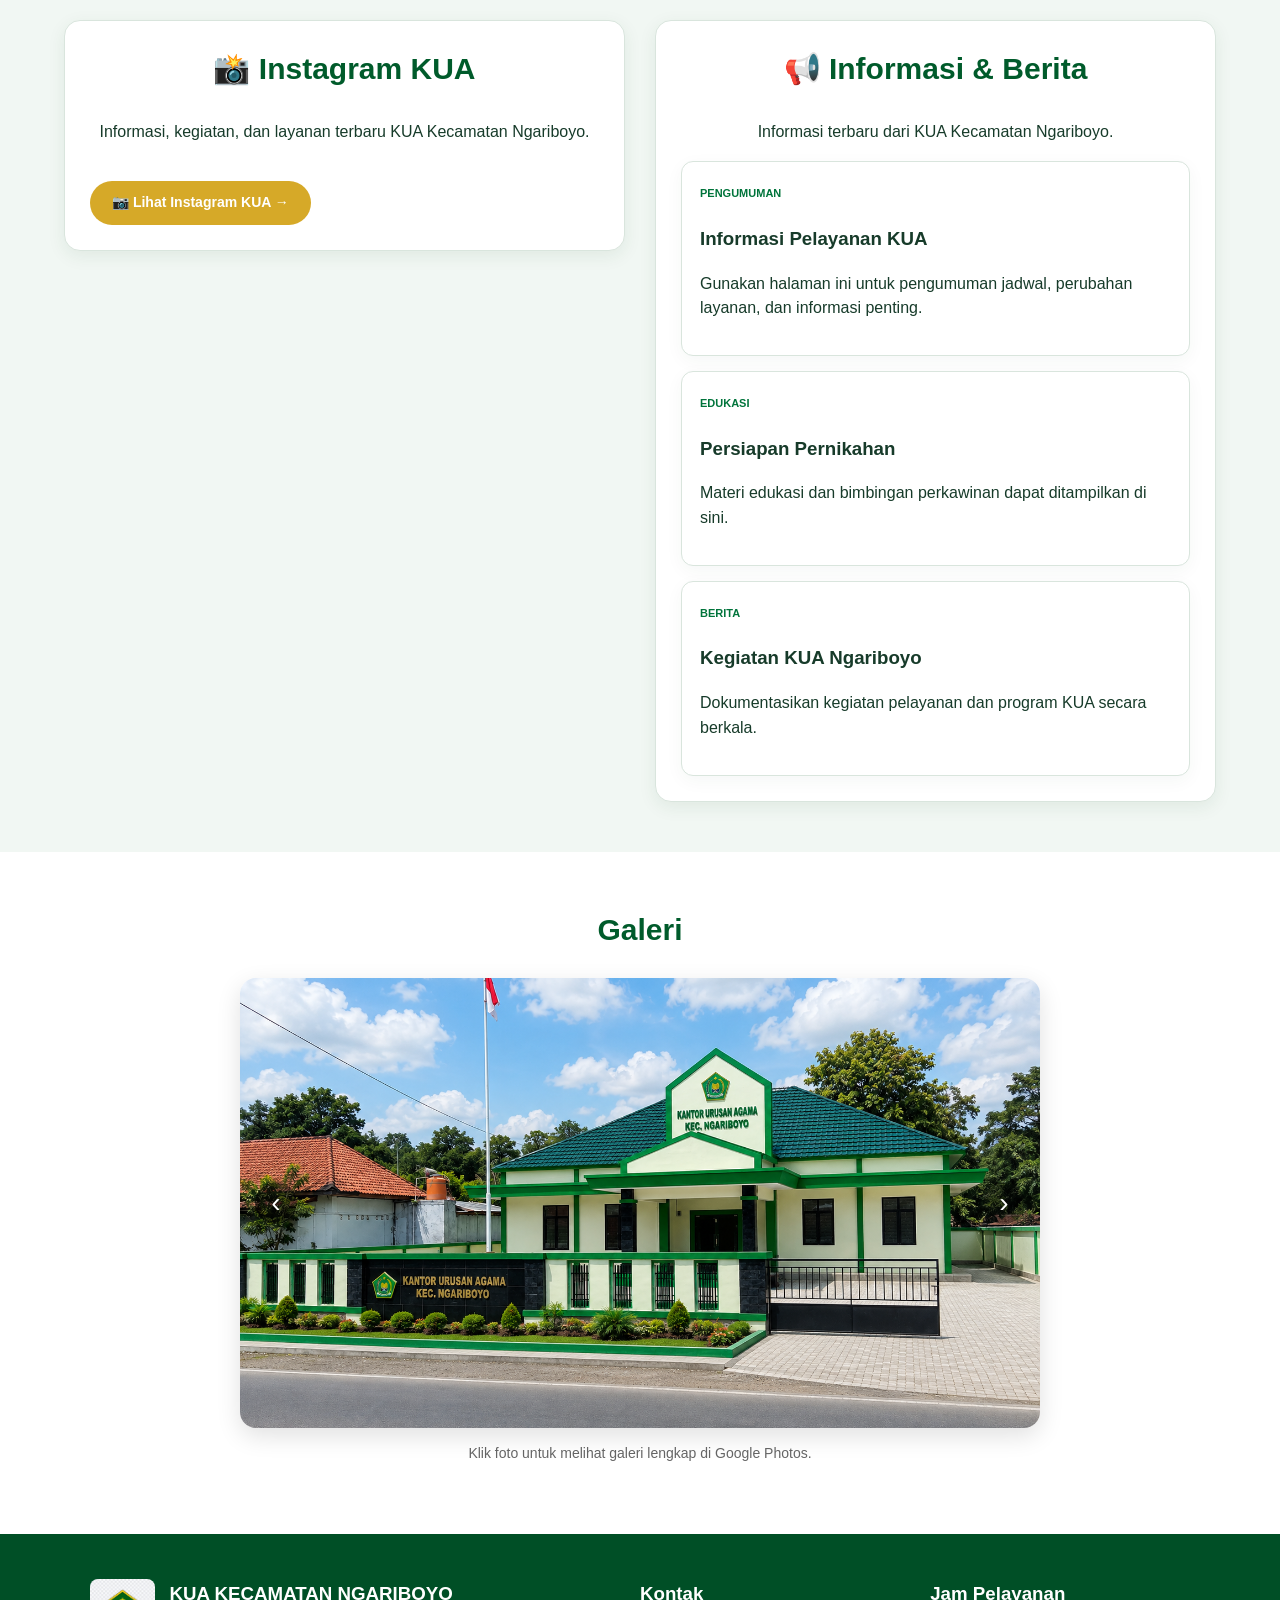
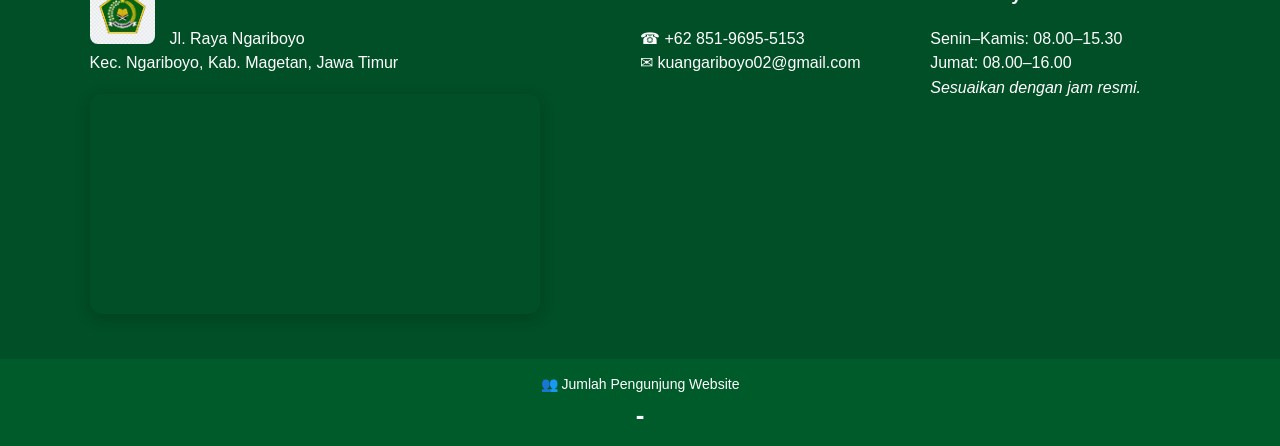
==== commit 61f7b136: "Update index.html" ====
--- a/index.html
+++ b/index.html
@@ -21,6 +21,21 @@
 <script data-goatcounter="https://kuangariboyo.goatcounter.com/count"
         async src="//gc.zgo.at/count.js"></script>
 
+
+<style>
+.info-survei-section{width:100%;box-sizing:border-box}
+.info-survei-grid{width:100%;max-width:1400px;margin:0 auto;display:grid;grid-template-columns:minmax(0,1.35fr) minmax(320px,.65fr);gap:30px;align-items:stretch}
+.info-survei-card{min-width:0;box-sizing:border-box;border-radius:18px}
+.info-survei-card .section-head{text-align:center}
+.survei-kepuasan-card{background:#f7fbf8;padding:30px;display:flex;flex-direction:column;justify-content:center;border:1px solid rgba(0,90,50,.10)}
+.survei-kepuasan-content{text-align:center;padding:25px 15px 15px}
+.survei-icon{font-size:52px;margin-bottom:12px}
+.survei-kepuasan-content h3{margin:0 auto 15px;max-width:450px;font-size:23px;line-height:1.35}
+.survei-kepuasan-content p{max-width:500px;margin:0 auto 25px;line-height:1.7}
+.survei-button{display:inline-block;padding:13px 24px;border-radius:10px;background:#d4a017;color:#fff!important;text-decoration:none!important;font-weight:700;transition:transform .2s ease,opacity .2s ease}
+.survei-button:hover{transform:translateY(-2px);opacity:.92}
+@media(max-width:900px){.info-survei-grid{grid-template-columns:1fr}}
+</style>
 </head>
 <body>
 <header class="topbar">
@@ -192,44 +207,41 @@
   </div>
 
 </section>
-  <!-- INFORMASI PENTING -->
-<section id="informasi-penting" class="section info-penting">
-
-  <div class="section-head">
-    <h2>📢 Informasi Penting</h2>
-    <p>Informasi layanan KUA Kecamatan Ngariboyo untuk masyarakat.</p>
-  </div>
-
-  <div class="pamflet-slider">
-
-    <button class="pamflet-prev" onclick="pamfletPrev()">‹</button>
-
-    <div class="pamflet-frame">
-      <img
-        id="pamfletImage"
-        src="Persyaratan Nikah.png"
-        alt="Informasi layanan KUA Kecamatan Ngariboyo">
-
-      <a
-        id="pamfletZoom"
-        href="Persyaratan Nikah.png"
-        target="_blank"
-        rel="noopener noreferrer"
-        class="pamflet-button">
-        🔍 Lihat Pamflet
-      </a>
-    </div>
-
-    <button class="pamflet-next" onclick="pamfletNext()">›</button>
-
-  </div>
-
-  <div class="pamflet-dots" id="pamfletDots"></div>
-
-  <p class="pamflet-caption">
-    Geser atau gunakan tombol untuk melihat informasi lainnya.
-  </p>
-
+  <!-- INFORMASI PENTING + SURVEI KEPUASAN -->
+<section class="section info-survei-section">
+  <div class="info-survei-grid">
+
+    <div class="info-survei-card info-penting">
+      <div class="section-head">
+        <h2>📢 Informasi Penting</h2>
+        <p>Informasi layanan KUA Kecamatan Ngariboyo untuk masyarakat.</p>
+      </div>
+      <div class="pamflet-slider">
+        <button class="pamflet-prev" onclick="pamfletPrev()">‹</button>
+        <div class="pamflet-frame">
+          <img id="pamfletImage" src="Persyaratan Nikah.png" alt="Informasi layanan KUA Kecamatan Ngariboyo">
+          <a id="pamfletZoom" href="Persyaratan Nikah.png" target="_blank" rel="noopener noreferrer" class="pamflet-button">🔍 Lihat Pamflet</a>
+        </div>
+        <button class="pamflet-next" onclick="pamfletNext()">›</button>
+      </div>
+      <div class="pamflet-dots" id="pamfletDots"></div>
+      <p class="pamflet-caption">Geser atau gunakan tombol untuk melihat informasi lainnya.</p>
+    </div>
+
+    <div class="info-survei-card survei-kepuasan-card">
+      <div class="section-head">
+        <h2>📝 Survei Kepuasan Masyarakat</h2>
+        <p>Bantu kami meningkatkan kualitas pelayanan KUA Kecamatan Ngariboyo.</p>
+      </div>
+      <div class="survei-kepuasan-content">
+        <div class="survei-icon">⭐</div>
+        <h3>Bagaimana pengalaman Anda mendapatkan pelayanan kami?</h3>
+        <p>Silakan isi Survei Kepuasan Masyarakat. Masukan Anda sangat membantu kami dalam meningkatkan kualitas pelayanan KUA Kecamatan Ngariboyo.</p>
+        <a class="survei-button" href="https://docs.google.com/forms/d/e/1FAIpQLSe9x_BmOa2xotB_aCH4w6v5SdQA-DqWN9gHofPEmgc6pU6Y7g/viewform?usp=header" target="_blank" rel="noopener noreferrer">📝 Isi Survei Kepuasan</a>
+      </div>
+    </div>
+
+  </div>
 </section>
 
 <section id="daftar" class="section alt">
--- a/style.css
+++ b/style.css
@@ -1710,6 +1710,7 @@
   .topbar nav a::after {
     display: none !important;
   }
+}
    /* =========================
    INSTAGRAM KUA
 ========================= */
@@ -1788,4 +1789,128 @@
     max-width: 320px;
   }
 }
-}
+/* =====================================================
+   INSTAGRAM + INFORMASI & BERITA
+   ===================================================== */
+
+.social-news-section {
+  width: 100% !important;
+  max-width: none !important;
+  margin: 0 !important;
+  padding: 50px 5% !important;
+  background: #f1f7f3 !important;
+  box-sizing: border-box !important;
+}
+
+.social-news-grid {
+  width: 100% !important;
+  max-width: 1400px !important;
+  margin: 0 auto !important;
+
+  display: grid !important;
+  grid-template-columns: 1fr 1fr !important;
+  gap: 30px !important;
+  align-items: start !important;
+}
+
+.social-news-card {
+  width: 100% !important;
+  min-width: 0 !important;
+  background: #fff;
+  border: 1px solid #d9e5dd;
+  border-radius: 16px;
+  padding: 25px;
+  box-shadow: 0 5px 18px rgba(22,76,43,0.08);
+  box-sizing: border-box !important;
+}
+
+/* Instagram */
+.instagram-card {
+  overflow: hidden;
+}
+
+.instagram-widget {
+  width: 100% !important;
+  max-width: 100% !important;
+  margin: 0 auto !important;
+  overflow: hidden;
+}
+
+.instagram-widget .sk-instagram-feed {
+  width: 100% !important;
+  max-width: 100% !important;
+}
+
+/* Berita */
+.news-card .news {
+  display: grid;
+  grid-template-columns: 1fr;
+  gap: 15px;
+}
+
+.news-card article {
+  padding: 18px !important;
+  margin: 0;
+}
+
+/* HP */
+@media (max-width: 700px) {
+  .social-news-section {
+    padding: 40px 15px !important;
+  }
+
+  .social-news-grid {
+    grid-template-columns: 1fr !important;
+    gap: 20px !important;
+  }
+}
+/* =====================================================
+   FIX TERAKHIR - INSTAGRAM & INFORMASI BERITA SEJAJAR
+   ===================================================== */
+
+section.social-news-section {
+    width: 100% !important;
+    max-width: 100% !important;
+    margin: 0 !important;
+    padding: 50px 5% !important;
+    box-sizing: border-box !important;
+}
+
+section.social-news-section > .social-news-grid {
+    display: grid !important;
+    grid-template-columns: 1fr 1fr !important;
+    width: 100% !important;
+    max-width: 1400px !important;
+    margin: 0 auto !important;
+    gap: 30px !important;
+    align-items: start !important;
+}
+
+section.social-news-section > .social-news-grid > .social-news-card {
+    display: block !important;
+    width: 100% !important;
+    min-width: 0 !important;
+    box-sizing: border-box !important;
+}
+
+/* Instagram */
+section.social-news-section .instagram-card {
+    grid-column: 1 !important;
+}
+
+/* Informasi & Berita */
+section.social-news-section .news-card {
+    grid-column: 2 !important;
+}
+
+/* HP tetap satu kolom */
+@media (max-width: 700px) {
+    section.social-news-section > .social-news-grid {
+        grid-template-columns: 1fr !important;
+    }
+
+    section.social-news-section .instagram-card,
+    section.social-news-section .news-card {
+        grid-column: 1 !important;
+    }
+}
